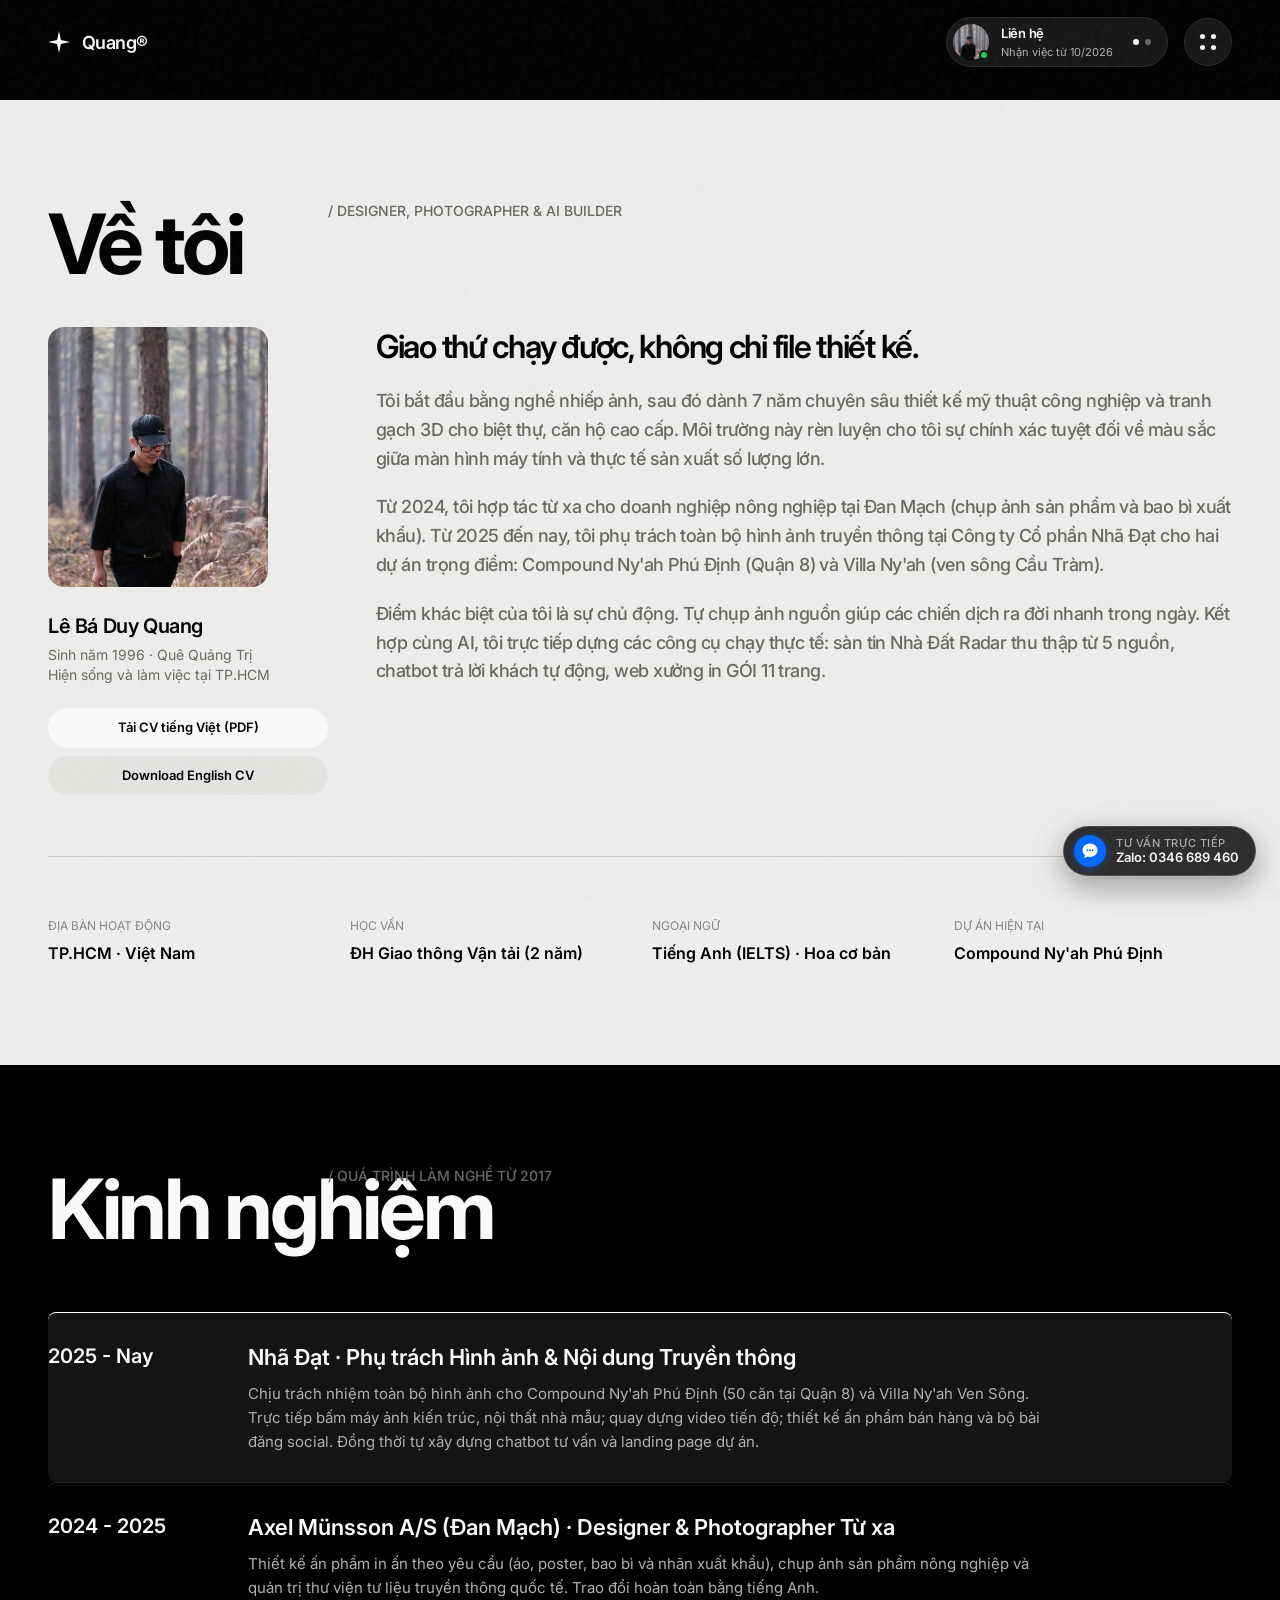
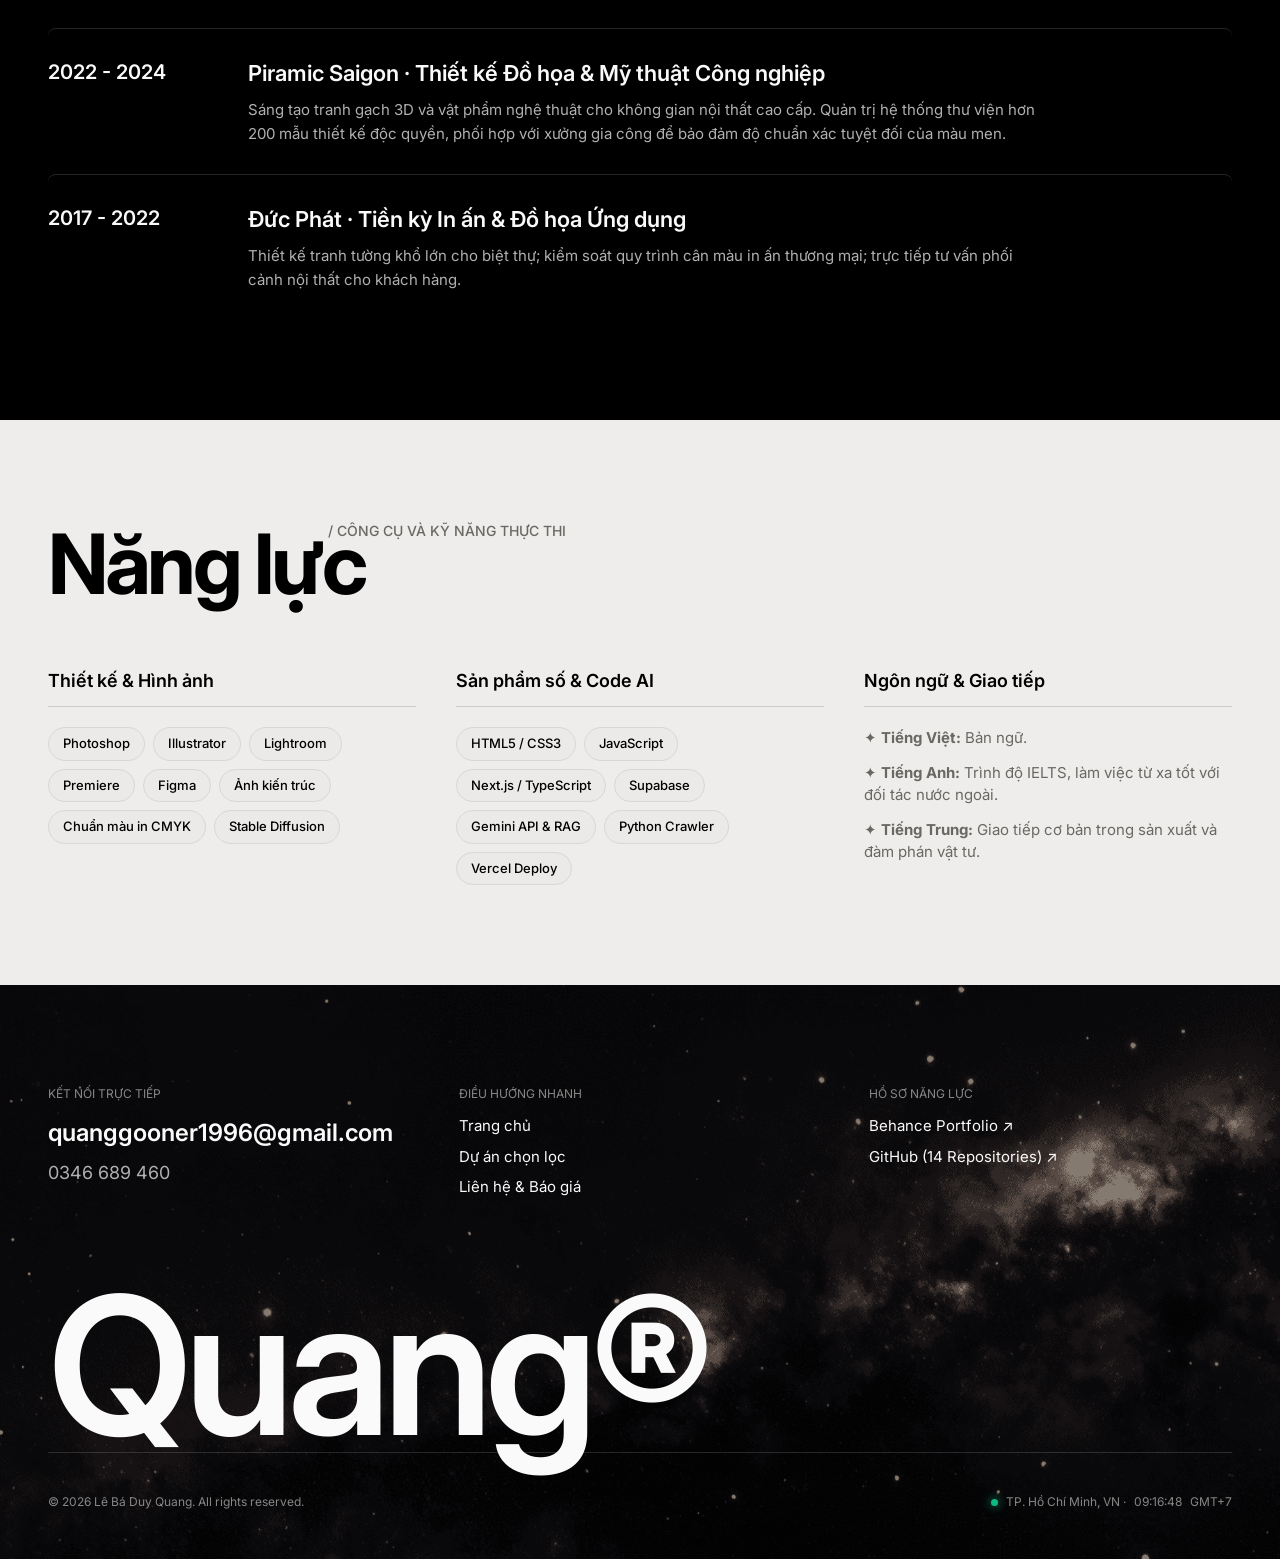
==== about.html @ fb27d02c "feat(ux): audit heuristics, fix unclickable buttons, add full card affordances and mobile 1-touch qu" ====
<!DOCTYPE html>
<html lang="vi">
<head>
  <meta charset="UTF-8">
  <meta name="viewport" content="width=device-width, initial-scale=1.0">
  <title>Về tôi · Lê Bá Duy Quang® | Designer, Photographer &amp; AI Builder</title>
  <meta name="description" content="Lê Bá Duy Quang · 8 năm thiết kế thương mại, am hiểu tiền kỳ in ấn, chụp kiến trúc nội thất và xây dựng sản phẩm AI thực chiến.">
  <meta name="author" content="Lê Bá Duy Quang">
  <meta name="theme-color" content="#000000">

  <!-- Open Graph -->
  <meta property="og:type" content="website">
  <meta property="og:title" content="Về tôi · Lê Bá Duy Quang®">
  <meta property="og:description" content="Hành trình nghề nghiệp, kinh nghiệm thực chiến và bộ kỹ năng của Lê Bá Duy Quang.">
  <meta property="og:image" content="media/portrait.jpg">
  <meta property="og:locale" content="vi_VN">

  <!-- Favicon -->
  <link rel="icon" href="data:image/svg+xml,<svg xmlns='http://www.w3.org/2000/svg' viewBox='0 0 100 100'><rect width='100' height='100' fill='%23000'/><text x='50' y='73' font-size='68' font-family='Inter,Helvetica,Arial' font-weight='600' text-anchor='middle' fill='%23fafafa'>Q</text></svg>">

  <!-- Typography -->
  <link rel="preconnect" href="https://fonts.googleapis.com">
  <link rel="preconnect" href="https://fonts.gstatic.com" crossorigin>
  <link href="https://fonts.googleapis.com/css2?family=Inter:wght@300;400;500;600;700&display=swap" rel="stylesheet">

  <!-- Astra CSS -->
  <link rel="stylesheet" href="assets/styles/astra.css?v=2.7">
</head>
<body>

  <!-- Menu Overlay -->
  <div class="menu-overlay" id="menuOverlay" aria-hidden="true">
    <div class="menu-overlay-header">
      <div class="header-left">
        <svg class="header-star-logo" viewBox="0 0 16 16" fill="currentColor">
          <path d="M8 0L9.4 6.6L16 8L9.4 9.4L8 16L6.6 9.4L0 8L6.6 6.6L8 0Z" />
        </svg>
        <span class="header-brand">Quang®</span>
      </div>
      <button class="menu-close-btn" type="button" aria-label="Đóng bảng điều hướng">
        <div class="menu-close-grid">
          <span></span><span></span><span></span><span></span><span></span>
        </div>
      </button>
    </div>

    <nav class="menu-overlay-nav">
      <a href="index.html">Trang chủ</a>
      <a href="about.html" class="active">Về tôi</a>
      <a href="projects.html">Dự án chọn lọc</a>
      <a href="index.html#services">Dịch vụ &amp; Quy trình</a>
      <a href="contact.html">Liên hệ hợp tác</a>
    </nav>

    <div class="menu-overlay-footer">
      <div>TP. Hồ Chí Minh, Việt Nam · GMT+7</div>
      <div><a href="mailto:quanggooner1996@gmail.com">quanggooner1996@gmail.com</a></div>
      <div>Hotline: <a href="tel:+84346689460">0346 689 460</a></div>
    </div>
  </div>

  <!-- Header -->
  <header class="site-header">
    <div class="header-left">
      <svg class="header-star-logo" viewBox="0 0 16 16" fill="currentColor">
        <path d="M8 0L9.4 6.6L16 8L9.4 9.4L8 16L6.6 9.4L0 8L6.6 6.6L8 0Z" />
      </svg>
      <a href="index.html" class="header-brand">Quang®</a>
    </div>

    <div class="header-center">
      <span>Hồ sơ năng lực &amp; Hành trình nghề nghiệp</span>
    </div>

    <div class="header-right">
      <a href="contact.html" class="contact-pill">
        <div class="contact-pill-avatar-wrap">
          <img src="media/portrait.jpg" alt="Lê Bá Duy Quang" class="contact-pill-avatar">
          <span class="contact-pill-status"></span>
        </div>
        <div class="contact-pill-text">
          <div class="contact-pill-title">Liên hệ</div>
          <div class="contact-pill-sub">Nhận việc từ 10/2026</div>
        </div>
        <div class="contact-pill-dots">
          <span></span><span></span>
        </div>
      </a>

      <button class="menu-trigger-btn" type="button" aria-label="Mở menu" id="menuTriggerBtn">
        <div class="menu-trigger-dots">
          <span></span><span></span><span></span><span></span>
        </div>
      </button>
    </div>
  </header>

  <main style="padding-top: 100px;">
    <!-- Section 1: Editorial Introduction -->
    <section class="section-paper">
      <div class="paper-grid">
        <div class="services-head" style="margin-bottom: 40px;">
          <h1 class="section-big-title">Về tôi</h1>
          <div class="section-count-tag">/ DESIGNER, PHOTOGRAPHER &amp; AI BUILDER</div>
        </div>

        <div class="founder-editorial-row" style="align-items: start;">
          <!-- Portrait Card -->
          <div class="founder-bio-card">
            <img src="media/portrait.jpg" alt="Lê Bá Duy Quang" class="founder-portrait-img" style="width: 220px; height: 260px; border-radius: 16px;">
            <div class="founder-name" style="font-size: 20px; margin-top: 8px;">Lê Bá Duy Quang</div>
            <div class="founder-role" style="font-size: 14px; margin-top: 4px;">Sinh năm 1996 · Quê Quảng Trị<br>Hiện sống và làm việc tại TP.HCM</div>
            <div style="margin-top: 24px; display: flex; flex-direction: column; gap: 8px;">
              <a href="assets/docs/Quang's CV.pdf" target="_blank" rel="noopener" class="pricing-btn" style="padding: 10px 20px; font-size: 13px;">Tải CV tiếng Việt (PDF)</a>
              <a href="assets/docs/Quang's CV English.pdf" target="_blank" rel="noopener" class="pricing-btn" style="background:#E5E4E2; padding: 10px 20px; font-size: 13px;">Download English CV</a>
            </div>
          </div>

          <!-- Editorial Detail -->
          <div class="editorial-statement-block" style="grid-column: span 2;">
            <h2 class="statement-main">Giao thứ chạy được, không chỉ file thiết kế.</h2>
            <p class="statement-muted" style="font-size: 18px; line-height: 1.6;">Tôi bắt đầu bằng nghề nhiếp ảnh, sau đó dành 7 năm chuyên sâu thiết kế mỹ thuật công nghiệp và tranh gạch 3D cho biệt thự, căn hộ cao cấp. Môi trường này rèn luyện cho tôi sự chính xác tuyệt đối về màu sắc giữa màn hình máy tính và thực tế sản xuất số lượng lớn.</p>
            <p class="statement-muted" style="font-size: 18px; line-height: 1.6;">Từ 2024, tôi hợp tác từ xa cho doanh nghiệp nông nghiệp tại Đan Mạch (chụp ảnh sản phẩm và bao bì xuất khẩu). Từ 2025 đến nay, tôi phụ trách toàn bộ hình ảnh truyền thông tại Công ty Cổ phần Nhã Đạt cho hai dự án trọng điểm: Compound Ny'ah Phú Định (Quận 8) và Villa Ny'ah (ven sông Cầu Tràm).</p>
            <p class="statement-muted" style="font-size: 18px; line-height: 1.6;">Điểm khác biệt của tôi là sự chủ động. Tự chụp ảnh nguồn giúp các chiến dịch ra đời nhanh trong ngày. Kết hợp cùng AI, tôi trực tiếp dựng các công cụ chạy thực tế: sàn tin Nhà Đất Radar thu thập từ 5 nguồn, chatbot trả lời khách tự động, web xưởng in GÓI 11 trang.</p>
          </div>
        </div>

        <div class="paper-divider" style="margin-top: 60px;"></div>

        <!-- Quick Facts Grid -->
        <div style="display: grid; grid-template-columns: repeat(4, 1fr); gap: 24px; margin-top: 40px;">
          <div>
            <div style="font-size: 12px; color: var(--text-dark-subtle); margin-bottom: 6px;">ĐỊA BÀN HOẠT ĐỘNG</div>
            <div style="font-size: 16px; font-weight: 600;">TP.HCM · Việt Nam</div>
          </div>
          <div>
            <div style="font-size: 12px; color: var(--text-dark-subtle); margin-bottom: 6px;">HỌC VẤN</div>
            <div style="font-size: 16px; font-weight: 600;">ĐH Giao thông Vận tải (2 năm)</div>
          </div>
          <div>
            <div style="font-size: 12px; color: var(--text-dark-subtle); margin-bottom: 6px;">NGOẠI NGỮ</div>
            <div style="font-size: 16px; font-weight: 600;">Tiếng Anh (IELTS) · Hoa cơ bản</div>
          </div>
          <div>
            <div style="font-size: 12px; color: var(--text-dark-subtle); margin-bottom: 6px;">DỰ ÁN HIỆN TẠI</div>
            <div style="font-size: 16px; font-weight: 600;">Compound Ny'ah Phú Định</div>
          </div>
        </div>
      </div>
    </section>

    <!-- Section 2: Detailed Experience Timeline -->
    <section class="section-experience" style="padding: 100px 48px;">
      <div class="paper-grid">
        <div class="services-head">
          <h2 class="section-big-title">Kinh nghiệm</h2>
          <div class="section-count-tag">/ QUÁ TRÌNH LÀM NGHỀ TỪ 2017</div>
        </div>

        <div class="stages-list" style="margin-top: 40px;">
          <!-- Stage 1 -->
          <div class="stage-item active" style="align-items: start; padding: 28px 0;">
            <div style="width: 200px; font-size: 20px; font-weight: 600;">2025 - Nay</div>
            <div style="flex: 1;">
              <h3 style="font-size: 22px; font-weight: 600; margin-bottom: 8px;">Nhã Đạt · Phụ trách Hình ảnh &amp; Nội dung Truyền thông</h3>
              <p style="font-size: 15px; color: var(--text-light-muted); line-height: 1.6; max-width: 800px;">
                Chịu trách nhiệm toàn bộ hình ảnh cho Compound Ny'ah Phú Định (50 căn tại Quận 8) và Villa Ny'ah Ven Sông. Trực tiếp bấm máy ảnh kiến trúc, nội thất nhà mẫu; quay dựng video tiến độ; thiết kế ấn phẩm bán hàng và bộ bài đăng social. Đồng thời tự xây dựng chatbot tư vấn và landing page dự án.
              </p>
            </div>
          </div>

          <!-- Stage 2 -->
          <div class="stage-item" style="align-items: start; padding: 28px 0;">
            <div style="width: 200px; font-size: 20px; font-weight: 600;">2024 - 2025</div>
            <div style="flex: 1;">
              <h3 style="font-size: 22px; font-weight: 600; margin-bottom: 8px;">Axel Münsson A/S (Đan Mạch) · Designer &amp; Photographer Từ xa</h3>
              <p style="font-size: 15px; color: var(--text-light-muted); line-height: 1.6; max-width: 800px;">
                Thiết kế ấn phẩm in ấn theo yêu cầu (áo, poster, bao bì và nhãn xuất khẩu), chụp ảnh sản phẩm nông nghiệp và quản trị thư viện tư liệu truyền thông quốc tế. Trao đổi hoàn toàn bằng tiếng Anh.
              </p>
            </div>
          </div>

          <!-- Stage 3 -->
          <div class="stage-item" style="align-items: start; padding: 28px 0;">
            <div style="width: 200px; font-size: 20px; font-weight: 600;">2022 - 2024</div>
            <div style="flex: 1;">
              <h3 style="font-size: 22px; font-weight: 600; margin-bottom: 8px;">Piramic Saigon · Thiết kế Đồ họa &amp; Mỹ thuật Công nghiệp</h3>
              <p style="font-size: 15px; color: var(--text-light-muted); line-height: 1.6; max-width: 800px;">
                Sáng tạo tranh gạch 3D và vật phẩm nghệ thuật cho không gian nội thất cao cấp. Quản trị hệ thống thư viện hơn 200 mẫu thiết kế độc quyền, phối hợp với xưởng gia công để bảo đảm độ chuẩn xác tuyệt đối của màu men.
              </p>
            </div>
          </div>

          <!-- Stage 4 -->
          <div class="stage-item" style="align-items: start; padding: 28px 0;">
            <div style="width: 200px; font-size: 20px; font-weight: 600;">2017 - 2022</div>
            <div style="flex: 1;">
              <h3 style="font-size: 22px; font-weight: 600; margin-bottom: 8px;">Đức Phát · Tiền kỳ In ấn &amp; Đồ họa Ứng dụng</h3>
              <p style="font-size: 15px; color: var(--text-light-muted); line-height: 1.6; max-width: 800px;">
                Thiết kế tranh tường khổ lớn cho biệt thự; kiểm soát quy trình cân màu in ấn thương mại; trực tiếp tư vấn phối cảnh nội thất cho khách hàng.
              </p>
            </div>
          </div>
        </div>
      </div>
    </section>

    <!-- Section 3: Skill & Tools Matrix -->
    <section class="section-paper" style="padding: 100px 48px;">
      <div class="paper-grid">
        <div class="services-head">
          <h2 class="section-big-title">Năng lực</h2>
          <div class="section-count-tag">/ CÔNG CỤ VÀ KỸ NĂNG THỰC THI</div>
        </div>

        <div style="display: grid; grid-template-columns: repeat(3, 1fr); gap: 40px; margin-top: 50px;">
          <!-- Column 1 -->
          <div>
            <h3 style="font-size: 18px; font-weight: 600; margin-bottom: 20px; border-bottom: 1px solid var(--border-dark); padding-bottom: 12px;">Thiết kế &amp; Hình ảnh</h3>
            <div style="display: flex; flex-wrap: wrap; gap: 8px;">
              <span class="role-badge" style="background:#EBEAE8; color:#000; border-color:#D8D7D4;">Photoshop</span>
              <span class="role-badge" style="background:#EBEAE8; color:#000; border-color:#D8D7D4;">Illustrator</span>
              <span class="role-badge" style="background:#EBEAE8; color:#000; border-color:#D8D7D4;">Lightroom</span>
              <span class="role-badge" style="background:#EBEAE8; color:#000; border-color:#D8D7D4;">Premiere</span>
              <span class="role-badge" style="background:#EBEAE8; color:#000; border-color:#D8D7D4;">Figma</span>
              <span class="role-badge" style="background:#EBEAE8; color:#000; border-color:#D8D7D4;">Ảnh kiến trúc</span>
              <span class="role-badge" style="background:#EBEAE8; color:#000; border-color:#D8D7D4;">Chuẩn màu in CMYK</span>
              <span class="role-badge" style="background:#EBEAE8; color:#000; border-color:#D8D7D4;">Stable Diffusion</span>
            </div>
          </div>

          <!-- Column 2 -->
          <div>
            <h3 style="font-size: 18px; font-weight: 600; margin-bottom: 20px; border-bottom: 1px solid var(--border-dark); padding-bottom: 12px;">Sản phẩm số &amp; Code AI</h3>
            <div style="display: flex; flex-wrap: wrap; gap: 8px;">
              <span class="role-badge" style="background:#EBEAE8; color:#000; border-color:#D8D7D4;">HTML5 / CSS3</span>
              <span class="role-badge" style="background:#EBEAE8; color:#000; border-color:#D8D7D4;">JavaScript</span>
              <span class="role-badge" style="background:#EBEAE8; color:#000; border-color:#D8D7D4;">Next.js / TypeScript</span>
              <span class="role-badge" style="background:#EBEAE8; color:#000; border-color:#D8D7D4;">Supabase</span>
              <span class="role-badge" style="background:#EBEAE8; color:#000; border-color:#D8D7D4;">Gemini API &amp; RAG</span>
              <span class="role-badge" style="background:#EBEAE8; color:#000; border-color:#D8D7D4;">Python Crawler</span>
              <span class="role-badge" style="background:#EBEAE8; color:#000; border-color:#D8D7D4;">Vercel Deploy</span>
            </div>
          </div>

          <!-- Column 3 -->
          <div>
            <h3 style="font-size: 18px; font-weight: 600; margin-bottom: 20px; border-bottom: 1px solid var(--border-dark); padding-bottom: 12px;">Ngôn ngữ &amp; Giao tiếp</h3>
            <div style="display: flex; flex-direction: column; gap: 12px; font-size: 15px; color: var(--text-dark-muted);">
              <div>✦ <strong>Tiếng Việt:</strong> Bản ngữ.</div>
              <div>✦ <strong>Tiếng Anh:</strong> Trình độ IELTS, làm việc từ xa tốt với đối tác nước ngoài.</div>
              <div>✦ <strong>Tiếng Trung:</strong> Giao tiếp cơ bản trong sản xuất và đàm phán vật tư.</div>
            </div>
          </div>
        </div>
      </div>
    </section>
  </main>

  <!-- Footer -->
  <footer class="site-footer">
    <div class="footer-sky-bg"></div>
    <div class="footer-content">
      <div class="footer-top-grid">
        <div>
          <div style="font-size: 12px; color: var(--text-light-subtle); margin-bottom: 12px;">KẾT NỐI TRỰC TIẾP</div>
          <div style="font-size: 24px; font-weight: 600; margin-bottom: 8px;">
            <a href="mailto:quanggooner1996@gmail.com">quanggooner1996@gmail.com</a>
          </div>
          <div style="font-size: 18px; color: var(--text-light-muted);">
            <a href="tel:+84346689460">0346 689 460</a>
          </div>
        </div>
        <div>
          <div style="font-size: 12px; color: var(--text-light-subtle); margin-bottom: 12px;">ĐIỀU HƯỚNG NHANH</div>
          <div style="display: flex; flex-direction: column; gap: 8px; font-size: 15px;">
            <a href="index.html">Trang chủ</a>
            <a href="projects.html">Dự án chọn lọc</a>
            <a href="contact.html">Liên hệ &amp; Báo giá</a>
          </div>
        </div>
        <div>
          <div style="font-size: 12px; color: var(--text-light-subtle); margin-bottom: 12px;">HỒ SƠ NĂNG LỰC</div>
          <div style="display: flex; flex-direction: column; gap: 8px; font-size: 15px;">
            <a href="https://www.behance.net/quanglee1996" target="_blank" rel="noopener">Behance Portfolio ↗</a>
            <a href="https://github.com/quang507" target="_blank" rel="noopener">GitHub (14 Repositories) ↗</a>
          </div>
        </div>
      </div>
      <div class="footer-giant-brand">Quang®</div>
      <div class="footer-bottom-bar">
        <div>© 2026 Lê Bá Duy Quang. All rights reserved.</div>
        <div>TP. Hồ Chí Minh, Việt Nam · GMT+7</div>
      </div>
    </div>
  </footer>

  <script src="assets/astra.js?v=2.7"></script>
</body>
</html>
---- assets/styles/astra.css ----
/* ==========================================================================
   ASTRA DESIGN SYSTEM · LÊ BÁ DUY QUANG PORTFOLIO
   Extracted & Transformed from Figma: Portfolio_Quang
   Tokens, Typography, Modular Layouts & Responsive Fluid Grid
   ========================================================================== */

:root {
  /* Surface Colors */
  --bg-cosmos: #000000;
  --bg-paper: #EEEDEC;
  --bg-card-dark: #161616;
  --bg-card-light: #FAFAFA;
  --bg-input: #E5E4E2;
  
  /* Text Colors */
  --text-light-primary: #FAFAFA;
  --text-light-muted: #B0B0B0;
  --text-light-subtle: #878787;
  --text-dark-primary: #000000;
  --text-dark-muted: #686963;
  --text-dark-subtle: #878787;
  
  /* Borders & Dividers */
  --border-light: rgba(255, 255, 255, 0.14);
  --border-light-subtle: rgba(255, 255, 255, 0.08);
  --border-dark: rgba(0, 0, 0, 0.14);
  --border-dark-subtle: rgba(0, 0, 0, 0.08);
  --border-card-dark: #2B2B2B;

  /* Typography */
  --font-sans: 'Inter', -apple-system, BlinkMacSystemFont, "Segoe UI", Roboto, sans-serif;
  
  /* Radii */
  --radius-xs: 4px;
  --radius-sm: 8px;
  --radius-md: 12px;
  --radius-lg: 16px;
  --radius-xl: 20px;
  --radius-pill: 1000px;

  /* Transitions */
  --ease-astra: cubic-bezier(0.16, 1, 0.3, 1);
  --transition-fast: 0.25s var(--ease-astra);
  --transition-smooth: 0.4s var(--ease-astra);
}

/* Base Reset */
*, *::before, *::after {
  box-sizing: border-box;
  margin: 0;
  padding: 0;
}

html {
  font-family: var(--font-sans);
  background-color: var(--bg-cosmos);
  color: var(--text-light-primary);
  scroll-behavior: smooth;
  -webkit-font-smoothing: antialiased;
  -moz-osx-font-smoothing: grayscale;
}

body {
  width: 100%;
  overflow-x: hidden;
  line-height: 1.5;
}

a {
  color: inherit;
  text-decoration: none;
}

button {
  font-family: inherit;
  cursor: pointer;
  border: none;
  background: none;
}

img {
  display: block;
  max-width: 100%;
  height: auto;
}

/* ==========================================================================
   TOP HEADER NAVIGATION (Glass / Pill / Astra 4-Dot Menu)
   ========================================================================== */
.site-header {
  position: fixed;
  top: 0;
  left: 0;
  right: 0;
  height: 84px;
  display: flex;
  align-items: center;
  justify-content: space-between;
  padding: 0 48px;
  z-index: 100;
  pointer-events: none;
  transition: background 0.35s var(--ease-astra),
              backdrop-filter 0.35s var(--ease-astra),
              -webkit-backdrop-filter 0.35s var(--ease-astra),
              border-color 0.35s var(--ease-astra),
              height 0.35s var(--ease-astra),
              box-shadow 0.35s var(--ease-astra);
}

.site-header.is-scrolled {
  background: rgba(10, 10, 10, 0.85);
  backdrop-filter: blur(24px);
  -webkit-backdrop-filter: blur(24px);
  border-bottom: 1px solid rgba(255, 255, 255, 0.08);
  height: 72px;
  box-shadow: 0 10px 30px rgba(0, 0, 0, 0.5);
}

.site-header.is-scrolled .header-brand {
  color: #FAFAFA !important;
}

.site-header.is-scrolled .header-star-logo {
  fill: #FAFAFA !important;
}

.site-header > * {
  pointer-events: auto;
}

.header-left {
  display: flex;
  align-items: center;
  gap: 12px;
}

.header-star-logo {
  width: 22px;
  height: 22px;
}

.header-brand {
  font-size: 18px;
  font-weight: 600;
  letter-spacing: -0.03em;
  transition: color var(--transition-fast);
}

/* On Hero, brand sits over white sphere, so it turns black */
.hero-active .header-left .header-brand,
.hero-active .header-left .header-star-logo path {
  color: var(--text-dark-primary);
  fill: var(--text-dark-primary);
}

.header-center {
  display: none;
}
@media (min-width: 1024px) {
  .header-center {
    display: block;
    position: absolute;
    left: 360px;
    font-size: 13px;
    font-weight: 500;
    line-height: 1.3;
    letter-spacing: -0.02em;
    color: var(--text-dark-primary);
    transition: color var(--transition-fast);
  }
  .header-nav-links {
    display: flex;
    gap: 32px;
  }
  .header-nav-links a {
    font-size: 14px;
    font-weight: 500;
    color: var(--text-light-subtle);
    transition: color var(--transition-fast);
  }
  .header-nav-links a:hover,
  .header-nav-links a.active {
    color: var(--text-light-primary);
  }
}

.header-right {
  display: flex;
  align-items: center;
  gap: 16px;
}

.contact-pill {
  display: flex;
  align-items: center;
  gap: 12px;
  padding: 6px 16px 6px 6px;
  background: var(--bg-card-dark);
  border: 1px solid var(--border-card-dark);
  border-radius: var(--radius-pill);
  transition: transform var(--transition-fast), border-color var(--transition-fast);
}
.contact-pill:hover {
  transform: translateY(-2px);
  border-color: rgba(255, 255, 255, 0.3);
}

.contact-pill-avatar-wrap {
  position: relative;
  width: 36px;
  height: 36px;
}
.contact-pill-avatar {
  width: 36px;
  height: 36px;
  border-radius: 50%;
  object-fit: cover;
}
.contact-pill-status {
  position: absolute;
  right: 0;
  bottom: 0;
  width: 10px;
  height: 10px;
  background: #22C55E;
  border: 2px solid var(--bg-card-dark);
  border-radius: 50%;
}

.contact-pill-text {
  display: flex;
  flex-direction: column;
}
.contact-pill-title {
  font-size: 13px;
  font-weight: 600;
  letter-spacing: -0.02em;
  color: var(--text-light-primary);
}
.contact-pill-sub {
  font-size: 11px;
  color: var(--text-light-muted);
}
.contact-pill-dots {
  display: flex;
  gap: 6px;
  margin-left: 8px;
}
.contact-pill-dots span {
  width: 6px;
  height: 6px;
  border-radius: 50%;
  background: var(--text-light-primary);
}
.contact-pill-dots span:last-child {
  background: var(--text-dark-muted);
}

/* ==========================================================================
   MENU TRIGGER & FULL-SCREEN OVERLAY (Astra Genuine Fluid Reveal)
   ========================================================================== */
.menu-trigger-btn {
  width: 48px;
  height: 48px;
  background: var(--bg-card-dark);
  border: 1px solid var(--border-card-dark);
  border-radius: 50%;
  display: grid;
  place-items: center;
  cursor: pointer;
  position: relative;
  overflow: hidden;
  transition: transform 0.4s cubic-bezier(0.16, 1, 0.3, 1),
              border-color 0.4s ease,
              background 0.4s ease,
              box-shadow 0.4s ease;
}
.menu-trigger-btn:hover {
  transform: scale(1.08);
  border-color: rgba(255, 255, 255, 0.3);
  box-shadow: 0 0 24px rgba(255, 255, 255, 0.12);
  background: #1f1f1f;
}
.menu-trigger-btn:hover .menu-trigger-dots {
  transform: rotate(90deg);
}
.menu-trigger-dots {
  display: grid;
  grid-template-columns: repeat(2, 5px);
  gap: 6px;
  transition: transform 0.5s cubic-bezier(0.16, 1, 0.3, 1);
}
.menu-trigger-dots span {
  width: 5px;
  height: 5px;
  background: var(--text-light-primary);
  border-radius: 50%;
  transition: transform 0.3s ease, background 0.3s ease;
}

/* FULL-SCREEN MENU OVERLAY (00_Menu_Overlay) */
.menu-overlay {
  position: fixed;
  inset: 0;
  background: rgba(7, 7, 7, 0.96);
  backdrop-filter: blur(36px) saturate(180%);
  -webkit-backdrop-filter: blur(36px) saturate(180%);
  z-index: 9999;
  display: flex;
  flex-direction: column;
  justify-content: space-between;
  padding: clamp(28px, 4vw, 48px) clamp(28px, 5vw, 64px);
  opacity: 0;
  visibility: hidden !important;
  clip-path: circle(0% at calc(100% - 72px) 48px);
  transition: clip-path 0.75s cubic-bezier(0.16, 1, 0.3, 1),
              opacity 0.45s cubic-bezier(0.16, 1, 0.3, 1),
              visibility 0.75s;
  pointer-events: none !important;
}
.menu-overlay.is-open {
  opacity: 1;
  visibility: visible !important;
  clip-path: circle(150% at calc(100% - 72px) 48px);
  pointer-events: auto !important;
}

.menu-overlay-header {
  display: flex;
  justify-content: space-between;
  align-items: center;
  opacity: 0;
  transform: translateY(-20px);
  transition: opacity 0.5s cubic-bezier(0.16, 1, 0.3, 1) 0.1s,
              transform 0.5s cubic-bezier(0.16, 1, 0.3, 1) 0.1s;
}
.menu-overlay.is-open .menu-overlay-header {
  opacity: 1;
  transform: translateY(0);
}

.menu-close-btn {
  width: 48px;
  height: 48px;
  background: rgba(255, 255, 255, 0.08);
  border: 1px solid rgba(255, 255, 255, 0.15);
  border-radius: 50%;
  display: grid;
  place-items: center;
  cursor: pointer;
  transition: transform 0.5s cubic-bezier(0.16, 1, 0.3, 1),
              background 0.3s ease,
              border-color 0.3s ease;
}
.menu-close-btn:hover {
  transform: rotate(180deg) scale(1.08);
  background: #FAFAFA;
  border-color: #FAFAFA;
}
.menu-close-grid {
  position: relative;
  width: 24px;
  height: 24px;
  transition: transform 0.3s ease;
}
.menu-close-grid span {
  position: absolute;
  width: 5px;
  height: 5px;
  background: var(--text-light-primary);
  border-radius: 50%;
  transition: background 0.3s ease;
}
.menu-close-btn:hover .menu-close-grid span {
  background: #000000;
}
.menu-close-grid span:nth-child(1) { top: 2px; left: 2px; }
.menu-close-grid span:nth-child(2) { top: 2px; right: 2px; }
.menu-close-grid span:nth-child(3) { top: 50%; left: 50%; transform: translate(-50%, -50%); }
.menu-close-grid span:nth-child(4) { bottom: 2px; left: 2px; }
.menu-close-grid span:nth-child(5) { bottom: 2px; right: 2px; }

.menu-overlay-nav {
  display: flex;
  flex-direction: column;
  align-items: center;
  gap: clamp(14px, 2.5vw, 26px);
  perspective: 1000px;
}
.menu-overlay-nav a {
  font-size: clamp(40px, 6vw, 84px);
  font-weight: 500;
  letter-spacing: -0.04em;
  line-height: 1.1;
  color: rgba(250, 250, 250, 0.82);
  text-decoration: none;
  position: relative;
  display: inline-flex;
  align-items: center;
  gap: 16px;
  opacity: 0;
  transform: translateY(45px) rotateX(10deg);
  filter: blur(8px);
  transition: transform 0.7s cubic-bezier(0.16, 1, 0.3, 1),
              opacity 0.7s cubic-bezier(0.16, 1, 0.3, 1),
              filter 0.7s cubic-bezier(0.16, 1, 0.3, 1),
              color 0.25s ease;
}

/* Staggered entry sequence */
.menu-overlay.is-open .menu-overlay-nav a:nth-child(1) { transition-delay: 0.16s; }
.menu-overlay.is-open .menu-overlay-nav a:nth-child(2) { transition-delay: 0.23s; }
.menu-overlay.is-open .menu-overlay-nav a:nth-child(3) { transition-delay: 0.30s; }
.menu-overlay.is-open .menu-overlay-nav a:nth-child(4) { transition-delay: 0.37s; }
.menu-overlay.is-open .menu-overlay-nav a:nth-child(5) { transition-delay: 0.44s; }

.menu-overlay.is-open .menu-overlay-nav a {
  opacity: 1;
  transform: translateY(0) rotateX(0deg);
  filter: blur(0);
}

/* Astra Hover Focus Effect */
.menu-overlay-nav:hover a {
  opacity: 0.25;
  filter: blur(1.5px);
}
.menu-overlay-nav a:hover {
  opacity: 1 !important;
  filter: blur(0) !important;
  color: #FFFFFF;
  transform: translateX(14px) scale(1.02);
}
.menu-overlay-nav a.active {
  color: var(--text-light-primary);
}
.menu-overlay-nav a.active::before {
  content: '✦';
  font-size: 0.4em;
  color: rgba(255, 255, 255, 0.4);
}

.menu-overlay-footer {
  display: flex;
  justify-content: space-between;
  align-items: center;
  font-size: 14px;
  font-weight: 500;
  color: var(--text-light-muted);
  border-top: 1px solid rgba(255, 255, 255, 0.08);
  padding-top: 24px;
  opacity: 0;
  transform: translateY(20px);
  transition: opacity 0.5s cubic-bezier(0.16, 1, 0.3, 1) 0.25s,
              transform 0.5s cubic-bezier(0.16, 1, 0.3, 1) 0.25s;
}
.menu-overlay.is-open .menu-overlay-footer {
  opacity: 1;
  transform: translateY(0);
}
.menu-overlay-footer a {
  color: var(--text-light-primary);
  text-decoration: underline;
  text-underline-offset: 4px;
}

/* ==========================================================================
   01_HERO_CELESTIAL_CONTRAST (Eclipse Lens Layout)
   ========================================================================== */
.hero-section {
  position: relative;
  width: 100%;
  height: 100vh;
  min-height: 800px;
  max-height: 1000px;
  background: var(--bg-cosmos);
  overflow: hidden;
}

.hero-cosmos-bg {
  position: absolute;
  inset: 0;
  overflow: hidden;
  background: #000000;
  z-index: 0;
}

.hero-planet {
  position: absolute;
  top: -310px;
  left: -830px;
  width: 1520px;
  height: 1520px;
  border-radius: 50%;
  background: linear-gradient(105deg, #FFFFFF 0%, #FFFFFF 72%, #F4F3F0 88%, #E3E2DE 97%, #C8C4C6 100%);
  z-index: 1;
  overflow: hidden;
  box-shadow: 0 0 120px rgba(0, 0, 0, 0.9);
}

.hero-planet-backdrop {
  display: none;
}

.hero-lens-ring-outer {
  position: absolute;
  top: -325px;
  left: -845px;
  width: 1550px;
  height: 1550px;
  border-radius: 50%;
  border: 1px solid rgba(250, 250, 250, 0.22);
  z-index: 3;
  pointer-events: none;
}
.hero-lens-ring-inner {
  position: absolute;
  top: -295px;
  left: -815px;
  width: 1490px;
  height: 1490px;
  border-radius: 50%;
  border: 1px solid rgba(0, 0, 0, 0.12);
  z-index: 3;
  pointer-events: none;
}

.hero-streak {
  position: absolute;
  top: 248px;
  left: 310px;
  width: 430px;
  height: 22px;
  border-radius: 11px;
  background: linear-gradient(90deg, rgba(0,0,0,0) 0%, rgba(0,0,0,0.88) 22%, rgba(0,0,0,0.98) 75%, rgba(0,0,0,0) 100%);
  z-index: 4;
}

.hero-satellite {
  position: absolute;
  top: 148px;
  left: 465px;
  width: 74px;
  height: 74px;
  background: #000000;
  border-radius: 50%;
  z-index: 4;
}

/* Giant Center Display Typography with Split Blend / Pure Contrast */
.hero-title-wrap {
  position: absolute;
  top: 330px;
  left: 360px;
  z-index: 10;
  pointer-events: none;
  mix-blend-mode: difference !important;
}

.hero-display-title {
  font-size: clamp(120px, 15vw, 216px);
  font-weight: 600;
  letter-spacing: -0.04em;
  line-height: 0.9;
  color: #FFFFFF !important;
  mix-blend-mode: difference !important;
}

.hero-optics-badges {
  position: absolute;
  top: 120px;
  right: 180px;
  z-index: 4;
  text-align: right;
  display: flex;
  flex-direction: column;
  gap: 6px;
}
.hero-optics-badge {
  font-size: 12px;
  font-weight: 500;
  letter-spacing: 0.05em;
  color: var(--text-light-subtle);
}
.hero-location-badge {
  font-size: 12px;
  color: var(--text-dark-muted);
}

.hero-subtitle-wrap {
  position: absolute;
  top: 556px;
  left: 760px;
  display: flex;
  gap: 12px;
  z-index: 5;
}
.hero-sparkle-icon {
  width: 18px;
  height: 18px;
  margin-top: 4px;
}
.hero-subtitle-text {
  font-size: 18px;
  font-weight: 500;
  letter-spacing: -0.03em;
  line-height: 1.35;
  color: var(--text-light-muted);
}

.hero-services-list {
  position: absolute;
  bottom: 60px;
  left: 48px;
  width: 330px;
  z-index: 5;
  display: flex;
  flex-direction: column;
}
.hero-service-item {
  position: relative;
  display: flex;
  justify-content: space-between;
  align-items: center;
  padding: 14px 0;
  border-top: 1px solid rgba(0, 0, 0, 0.16);
  color: var(--text-dark-muted);
  font-size: 14px;
  font-weight: 500;
  letter-spacing: -0.02em;
}
.hero-service-item.active {
  color: var(--text-dark-primary);
  font-weight: 600;
  border-top-color: rgba(0, 0, 0, 0.85);
  padding-left: 28px;
}
.hero-service-item.active::before {
  content: "";
  position: absolute;
  left: 0;
  top: 50%;
  transform: translateY(-50%);
  width: 18px;
  height: 2px;
  background: #000000;
}
.hero-service-step {
  font-size: 12px;
  color: var(--text-dark-subtle);
}

.hero-scroll-indicator {
  position: absolute;
  bottom: 48px;
  right: 48px;
  font-size: 12px;
  font-weight: 600;
  letter-spacing: 0.05em;
  color: var(--text-light-subtle);
  z-index: 5;
}

/* ==========================================================================
   02_HELLO_EDITORIAL_INTRO_&_STATS (Warm Paper #EEEDEC)
   ========================================================================== */
.section-paper {
  background: var(--bg-paper);
  color: var(--text-dark-primary);
  padding: 100px 48px;
  position: relative;
}

.paper-grid {
  max-width: 1344px;
  margin: 0 auto;
}

.stats-row {
  display: grid;
  grid-template-columns: 80px 1fr 1fr;
  gap: 48px;
  align-items: start;
  margin-bottom: 80px;
}
.double-sparkle-svg {
  width: 44px;
  height: 22px;
}

.stat-card {
  display: flex;
  flex-direction: column;
}
.stat-card-label {
  font-size: 15px;
  font-weight: 500;
  color: var(--text-dark-primary);
  padding-bottom: 12px;
  border-bottom: 1px solid var(--border-dark);
}
.stat-card-body {
  display: flex;
  align-items: baseline;
  gap: 24px;
  padding-top: 18px;
}
.stat-card-number {
  font-size: clamp(64px, 8vw, 116px);
  font-weight: 600;
  letter-spacing: -0.04em;
  line-height: 0.95;
  color: var(--text-dark-primary);
}
.stat-card-desc {
  font-size: 13px;
  line-height: 1.4;
  color: var(--text-dark-muted);
  max-width: 200px;
}

.stats-row-offset {
  display: grid;
  grid-template-columns: 80px 1fr 1fr;
  gap: 48px;
  margin-bottom: 80px;
}

.paper-divider {
  width: 100%;
  height: 1px;
  background: var(--border-dark);
  margin-bottom: 60px;
}

.founder-editorial-row {
  display: grid;
  grid-template-columns: 280px 240px 1fr;
  gap: 48px;
}
.tools-stack-block {
  display: flex;
  flex-direction: column;
}
.tools-stack-title {
  font-size: 15px;
  font-weight: 600;
  color: var(--text-dark-primary);
}
.tools-stack-sub {
  font-size: 13px;
  color: var(--text-dark-muted);
  margin-bottom: 18px;
}
.tools-badges-cluster {
  display: flex;
  align-items: center;
}
.tool-badge {
  width: 44px;
  height: 44px;
  border-radius: 50%;
  background: #EBEAE8;
  border: 3px solid var(--bg-paper);
  display: grid;
  place-items: center;
  font-size: 13px;
  font-weight: 600;
  color: var(--text-dark-primary);
  margin-left: -10px;
}
.tool-badge:first-child {
  margin-left: 0;
}
.tool-badge.dark {
  background: var(--bg-cosmos);
  color: var(--text-light-primary);
}

.founder-bio-card {
  display: flex;
  flex-direction: column;
}
.founder-portrait-img {
  width: 88px;
  height: 88px;
  border-radius: var(--radius-md);
  object-fit: cover;
  margin-bottom: 16px;
}
.founder-name {
  font-size: 16px;
  font-weight: 600;
  letter-spacing: -0.02em;
}
.founder-role {
  font-size: 13px;
  color: var(--text-dark-muted);
  line-height: 1.4;
}

.editorial-statement-block {
  display: flex;
  flex-direction: column;
  gap: 20px;
}
.statement-main {
  font-size: clamp(24px, 2.5vw, 32px);
  font-weight: 600;
  letter-spacing: -0.04em;
  line-height: 1.25;
  color: var(--text-dark-primary);
}
.statement-muted {
  font-size: clamp(18px, 1.8vw, 24px);
  font-weight: 500;
  letter-spacing: -0.03em;
  line-height: 1.35;
  color: var(--text-dark-muted);
}

.brand-partners-strip {
  margin-top: 40px;
  padding-top: 24px;
  border-top: 1px solid var(--border-dark);
}
.brand-strip-label {
  font-size: 11px;
  font-weight: 600;
  letter-spacing: 0.05em;
  color: var(--text-dark-subtle);
  margin-bottom: 16px;
}
.brand-tags-grid {
  display: grid;
  grid-template-columns: repeat(auto-fit, minmax(220px, 1fr));
  gap: 12px;
}
.brand-tag {
  display: flex;
  align-items: center;
  gap: 8px;
  padding: 12px 18px;
  background: #EBEAE8;
  border: 1px solid #D8D7D4;
  border-radius: var(--radius-sm);
  font-size: 13px;
  font-weight: 600;
  color: #2B2B2B;
}

/* ==========================================================================
   03_SERVICES_ACCORDION (Staggered Layout + Layered Images)
   ========================================================================== */
.section-services {
  background: var(--bg-paper);
  color: var(--text-dark-primary);
  padding: 100px 48px;
  border-top: 1px solid var(--border-dark);
}

.services-head {
  display: grid;
  grid-template-columns: 280px 1fr;
  margin-bottom: 60px;
}
.section-big-title {
  font-size: clamp(48px, 6.5vw, 92px);
  font-weight: 700;
  letter-spacing: -0.04em;
  line-height: 1.05;
  white-space: nowrap;
}
.section-count-tag {
  font-size: 14px;
  font-weight: 500;
  color: var(--text-dark-muted);
}

.accordion-item {
  border-top: 1px solid var(--border-dark);
  padding: 24px 0;
  transition: padding var(--transition-smooth);
}
.accordion-header {
  display: flex;
  align-items: center;
  justify-content: space-between;
  cursor: pointer;
}
.accordion-left {
  display: flex;
  align-items: center;
  gap: 80px;
}
.accordion-num {
  font-size: 12px;
  font-weight: 500;
  color: var(--text-dark-subtle);
}
.accordion-title {
  font-size: clamp(24px, 3vw, 40px);
  font-weight: 600;
  letter-spacing: -0.04em;
}
.accordion-right {
  display: flex;
  align-items: center;
  gap: 40px;
}
.accordion-count {
  font-size: 14px;
  font-weight: 600;
}
.accordion-plus {
  font-size: 32px;
  font-weight: 400;
  transition: transform var(--transition-fast);
}
.accordion-item.open .accordion-plus {
  transform: rotate(45deg);
}

.accordion-body {
  max-height: 0;
  overflow: hidden;
  transition: max-height 0.5s var(--ease-astra), padding var(--transition-smooth);
}
.accordion-item.open .accordion-body {
  max-height: 400px;
  padding-top: 40px;
  padding-bottom: 20px;
}
.accordion-content-grid {
  display: grid;
  grid-template-columns: 200px 320px 1fr;
  gap: 40px;
  align-items: center;
}
.accordion-images-overlap {
  position: relative;
  width: 240px;
  height: 160px;
}
.accordion-overlap-img {
  width: 140px;
  height: 140px;
  border-radius: 50%;
  object-fit: cover;
  position: absolute;
  box-shadow: 0 8px 24px rgba(0,0,0,0.12);
}
.accordion-overlap-img:last-child {
  left: 80px;
  top: 15px;
}

/* ==========================================================================
   04_PROJECTS_STICKY_TIMELINE (Cosmos Dark Background)
   ========================================================================== */
.section-projects {
  background: var(--bg-cosmos);
  position: relative;
  padding: 120px 48px;
  color: var(--text-light-primary);
}
.projects-sky-bg {
  position: absolute;
  top: 0;
  left: 0;
  right: 0;
  height: 1000px;
  background-image: url('../../media/sky-galaxy.png');
  background-size: cover;
  opacity: 0.8;
  pointer-events: none;
}

.timeline-items-stack {
  position: relative;
  z-index: 2;
  display: flex;
  flex-direction: column;
  gap: 80px;
  max-width: 1344px;
  margin: 80px auto 0;
}
.timeline-card-row {
  display: grid;
  grid-template-columns: 180px 1fr 140px;
  gap: 32px;
  align-items: start;
}
.timeline-date-block {
  display: flex;
  flex-direction: column;
}
.timeline-date {
  font-size: 28px;
  font-weight: 600;
  letter-spacing: -0.03em;
}
.timeline-year {
  font-size: 14px;
  color: var(--text-light-subtle);
}

.timeline-card {
  border-radius: var(--radius-lg);
  overflow: hidden;
  background: var(--bg-card-dark);
  border: 1px solid var(--border-card-dark);
  transition: transform var(--transition-smooth), border-color var(--transition-fast);
}
.timeline-card:hover {
  transform: translateY(-4px);
  border-color: rgba(255,255,255,0.3);
}
.timeline-card-media {
  width: 100%;
  height: clamp(320px, 42vh, 460px);
  object-fit: cover;
}
.timeline-card-meta {
  padding: 24px 32px;
}
.timeline-card-title {
  font-size: 32px;
  font-weight: 600;
  letter-spacing: -0.04em;
  margin-bottom: 8px;
}
.timeline-card-desc {
  font-size: 15px;
  color: var(--text-light-muted);
}

.timeline-roles-stack {
  display: flex;
  flex-direction: column;
  gap: 8px;
}
.role-badge {
  padding: 6px 14px;
  background: var(--bg-card-dark);
  border: 1px solid var(--border-card-dark);
  border-radius: var(--radius-pill);
  font-size: 13px;
  font-weight: 500;
  color: var(--text-light-primary);
  text-align: center;
}

/* ==========================================================================
   05_PRICING_ECLIPSE (Astrological Cooperation)
   ========================================================================== */
.section-pricing {
  background: var(--bg-cosmos);
  padding: 120px 48px;
  color: var(--text-light-primary);
  position: relative;
  overflow: hidden;
}
.pricing-cards-grid {
  display: grid;
  grid-template-columns: 1fr 1fr;
  gap: 48px;
  max-width: 1100px;
  margin: 60px auto 0;
  position: relative;
  z-index: 2;
}
.pricing-card {
  background: var(--bg-card-dark);
  border: 1px solid var(--border-card-dark);
  border-radius: 24px;
  padding: 40px;
  display: flex;
  flex-direction: column;
}
.pricing-card-num {
  font-size: 12px;
  color: var(--text-light-subtle);
}
.pricing-card-name {
  font-size: 20px;
  font-weight: 600;
  margin: 8px 0 16px;
}
.pricing-card-price {
  font-size: 36px;
  font-weight: 600;
  letter-spacing: -0.04em;
  margin-bottom: 32px;
}
.pricing-items-list {
  display: flex;
  flex-direction: column;
  gap: 16px;
  margin-bottom: 40px;
}
.pricing-item-row {
  display: flex;
  align-items: center;
  gap: 12px;
  padding-top: 12px;
  border-top: 1px solid var(--border-light);
  font-size: 15px;
  color: var(--text-light-muted);
}
.pricing-btn {
  display: inline-flex;
  align-items: center;
  justify-content: center;
  padding: 16px 32px;
  background: var(--bg-card-light);
  color: var(--text-dark-primary);
  font-size: 15px;
  font-weight: 600;
  border-radius: var(--radius-pill);
  transition: transform var(--transition-fast);
}
.pricing-btn:hover {
  transform: translateY(-2px);
}

.eclipse-shape-wrap {
  position: absolute;
  top: 50%;
  left: 50%;
  transform: translate(-50%, -50%);
  width: 320px;
  height: 320px;
  pointer-events: none;
  z-index: 1;
}
.eclipse-white-sun {
  width: 260px;
  height: 260px;
  background: #FAFAFA;
  border-radius: 50%;
  position: absolute;
}
.eclipse-black-moon {
  width: 260px;
  height: 260px;
  background: #000000;
  border-radius: 50%;
  position: absolute;
  top: -16px;
  left: 44px;
}

/* ==========================================================================
   06_DASHBOARD_NUMBERS (Analytical Metrics)
   ========================================================================== */
.dashboard-cards-grid {
  display: grid;
  grid-template-columns: repeat(3, 1fr);
  gap: 24px;
  margin: 60px 0;
}
.dash-card {
  background: var(--bg-card-light);
  border-radius: var(--radius-lg);
  padding: 32px;
  display: flex;
  flex-direction: column;
  height: 360px;
}
.dash-card-title {
  font-size: 15px;
  font-weight: 600;
  margin-bottom: 24px;
}

/* ==========================================================================
   07_EXPERIENCE_PLANET_ARC (Orbital Stages)
   ========================================================================== */
.section-experience {
  background: var(--bg-cosmos);
  padding: 120px 48px;
  color: var(--text-light-primary);
  position: relative;
}
.experience-layout-grid {
  display: grid;
  grid-template-columns: 1fr 1fr;
  gap: 60px;
  align-items: center;
  max-width: 1344px;
  margin: 60px auto 0;
}
.planets-arc-wrap {
  display: flex;
  align-items: center;
  gap: 16px;
}
.planet-item-portrait {
  width: 220px;
  height: 220px;
  border-radius: 50%;
  object-fit: cover;
  border: 2px solid var(--border-light);
}
.planet-item {
  border-radius: 50%;
  object-fit: cover;
  border: 1px solid var(--border-light);
}

.stages-list {
  display: flex;
  flex-direction: column;
}
.stage-item {
  display: flex;
  justify-content: space-between;
  align-items: center;
  padding: 18px 0;
  border-top: 1px solid var(--border-light);
}
.stage-item.active {
  border-top-color: rgba(255,255,255,0.7);
}
.stage-name {
  font-size: 20px;
  font-weight: 600;
}

/* ==========================================================================
   08_FOOTER_COSMOS_CTA (Giant Brand Mark)
   ========================================================================== */
.site-footer {
  background: var(--bg-cosmos);
  position: relative;
  padding: 100px 48px 48px;
  color: var(--text-light-primary);
  overflow: hidden;
}
.footer-sky-bg {
  position: absolute;
  inset: 0;
  background-image: url('../../media/sky-galaxy.png');
  background-size: cover;
  opacity: 0.85;
}
.footer-content {
  position: relative;
  z-index: 2;
  max-width: 1344px;
  margin: 0 auto;
}
.footer-top-grid {
  display: grid;
  grid-template-columns: 1fr 1fr 1fr;
  gap: 48px;
  margin-bottom: 80px;
}
.footer-giant-brand {
  font-size: clamp(100px, 15vw, 216px);
  font-weight: 600;
  letter-spacing: -0.04em;
  line-height: 0.9;
  margin-top: 60px;
}
.footer-bottom-bar {
  display: flex;
  justify-content: space-between;
  padding-top: 40px;
  border-top: 1px solid var(--border-light);
  font-size: 12px;
  color: var(--text-light-subtle);
}

/* Responsive Breakpoints */
@media (max-width: 1024px) {
  .site-header { padding: 0 24px; }
  .section-paper, .section-services, .section-projects, .section-pricing, .section-experience, .site-footer {
    padding: 80px 24px;
  }
  .stats-row, .stats-row-offset, .founder-editorial-row, .timeline-card-row, .pricing-cards-grid, .dashboard-cards-grid, .experience-layout-grid, .footer-top-grid {
    grid-template-columns: 1fr;
    gap: 32px;
  }
  .hero-planet {
    left: -400px;
  }
  .hero-title-wrap {
    left: 48px;
    top: 280px;
  }
  .hero-subtitle-wrap {
    left: 48px;
    top: 500px;
  }
}


/* ==========================================================================
   SUBPAGES: PROJECTS, TOOLS, CONTACT & LIGHTBOX (Astra Tokens)
   ========================================================================== */

/* Project Filters */
.project-filters {
  display: flex;
  flex-wrap: wrap;
  gap: 10px;
  margin: 32px 0 48px;
}
.filter-btn {
  padding: 10px 20px;
  background: #EBEAE8;
  border: 1px solid #D8D7D4;
  border-radius: var(--radius-pill);
  font-size: 14px;
  font-weight: 500;
  color: var(--text-dark-primary);
  transition: all var(--transition-fast);
}
.filter-btn:hover, .filter-btn[aria-pressed="true"] {
  background: var(--bg-cosmos);
  color: var(--text-light-primary);
  border-color: var(--bg-cosmos);
}

/* Projects Grid */
.projects-gallery-grid {
  display: grid;
  grid-template-columns: repeat(auto-fill, minmax(380px, 1fr));
  gap: 32px;
}
@media (max-width: 640px) {
  .projects-gallery-grid {
    grid-template-columns: 1fr;
  }
}
.project-work-card {
  background: #FAFAFA;
  border: 1px solid #E5E4E2;
  border-radius: var(--radius-lg);
  overflow: hidden;
  display: flex;
  flex-direction: column;
  transition: transform var(--transition-smooth), box-shadow var(--transition-smooth);
}
.project-work-card:hover {
  transform: translateY(-4px);
  box-shadow: 0 12px 32px rgba(0,0,0,0.08);
}
.project-work-card.hidden {
  display: none !important;
}
.project-work-thumb {
  width: 100%;
  height: 260px;
  object-fit: cover;
  background: #E5E4E2;
}
.project-work-body {
  padding: 24px;
  display: flex;
  flex-direction: column;
  flex: 1;
}
.project-work-tags {
  display: flex;
  gap: 8px;
  margin-bottom: 12px;
}
.project-work-tag {
  font-size: 11px;
  font-weight: 600;
  letter-spacing: 0.04em;
  text-transform: uppercase;
  color: var(--text-dark-subtle);
}
.project-work-title {
  font-size: 20px;
  font-weight: 600;
  letter-spacing: -0.02em;
  margin-bottom: 8px;
}
.project-work-desc {
  font-size: 14px;
  line-height: 1.55;
  color: var(--text-dark-muted);
  margin-bottom: 16px;
  flex: 1;
}
.project-work-link {
  font-size: 13px;
  font-weight: 600;
  color: var(--text-dark-primary);
  display: inline-flex;
  align-items: center;
  gap: 4px;
}
.project-work-link:hover {
  text-decoration: underline;
}

/* Tools List */
.tools-items-list {
  display: grid;
  grid-template-columns: repeat(auto-fit, minmax(300px, 1fr));
  gap: 20px;
  margin-top: 24px;
}
.tool-box-card {
  background: #FAFAFA;
  border: 1px solid #E5E4E2;
  border-radius: var(--radius-md);
  padding: 20px;
  display: flex;
  flex-direction: column;
  justify-content: space-between;
}
.tool-box-title {
  font-size: 16px;
  font-weight: 600;
  margin-bottom: 4px;
}
.tool-box-tech {
  font-size: 12px;
  color: var(--text-dark-subtle);
  margin-bottom: 10px;
}
.tool-box-desc {
  font-size: 13px;
  color: var(--text-dark-muted);
  line-height: 1.5;
  margin-bottom: 14px;
}

/* Contact Grid & Form */
.contact-page-grid {
  display: grid;
  grid-template-columns: 1fr 1fr;
  gap: 60px;
  align-items: start;
}
@media (max-width: 900px) {
  .contact-page-grid {
    grid-template-columns: 1fr;
    gap: 40px;
  }
}
.contact-info-list {
  display: flex;
  flex-direction: column;
  gap: 20px;
  margin-top: 32px;
}
.contact-info-item {
  display: flex;
  justify-content: space-between;
  align-items: center;
  padding: 16px 0;
  border-bottom: 1px solid var(--border-dark);
}
.contact-info-label {
  font-size: 13px;
  color: var(--text-dark-subtle);
}
.contact-info-val {
  font-size: 16px;
  font-weight: 600;
  color: var(--text-dark-primary);
}

.astra-form-card {
  background: #FAFAFA;
  border: 1px solid #E5E4E2;
  border-radius: var(--radius-xl);
  padding: 40px;
}
.form-field-group {
  display: flex;
  flex-direction: column;
  gap: 6px;
  margin-bottom: 20px;
}
.form-field-group label {
  font-size: 13px;
  font-weight: 500;
  color: var(--text-dark-primary);
}
.form-field-input, .form-field-textarea, .form-field-select {
  width: 100%;
  padding: 14px 16px;
  background: var(--bg-input);
  border: 1px solid transparent;
  border-radius: var(--radius-md);
  font-family: inherit;
  font-size: 14px;
  color: var(--text-dark-primary);
  transition: border-color var(--transition-fast), background var(--transition-fast);
}
.form-field-input:focus, .form-field-textarea:focus, .form-field-select:focus {
  outline: none;
  border-color: #000000;
  background: #FFFFFF;
}
.form-field-textarea {
  min-height: 120px;
  resize: vertical;
}

/* Lightbox */
.lightbox {
  position: fixed;
  inset: 0;
  z-index: 200;
  background: rgba(0, 0, 0, 0.95);
  display: none;
  flex-direction: column;
  color: #FAFAFA;
}
.lightbox.open {
  display: flex;
}
.lb-bar {
  display: flex;
  justify-content: space-between;
  align-items: center;
  padding: 20px 48px;
  font-size: 14px;
  border-bottom: 1px solid var(--border-light);
}
.lb-close {
  background: none;
  border: none;
  color: #FAFAFA;
  font-size: 16px;
  cursor: pointer;
  padding: 8px 16px;
  border-radius: var(--radius-pill);
  border: 1px solid var(--border-light);
}
.lb-stage {
  flex: 1;
  display: flex;
  align-items: center;
  justify-content: center;
  position: relative;
  padding: 20px;
}
.lb-stage-media img, .lb-stage-media video {
  max-width: 90vw;
  max-height: 75vh;
  object-fit: contain;
  border-radius: 8px;
}
.lb-thumbs {
  display: flex;
  gap: 10px;
  justify-content: center;
  padding: 16px;
  overflow-x: auto;
}
.lb-thumbs img {
  width: 50px;
  height: 50px;
  object-fit: cover;
  border-radius: 4px;
  cursor: pointer;
  opacity: 0.5;
  transition: opacity 0.2s;
}
.lb-thumbs img.on {
  opacity: 1;
  outline: 2px solid #FFFFFF;
}



/* ==========================================================================
   AUTHENTIC ASTRA MOTION & INTERACTION ENGINE (Framer 1:1)
   ========================================================================== */

/* 1. Continuous Marquee Ticker */
@keyframes tickerScroll {
  0% { transform: translateX(0); }
  100% { transform: translateX(-50%); }
}

.astra-ticker-wrap {
  width: 100%;
  overflow: hidden;
  background: #000000;
  border-top: 1px solid rgba(255, 255, 255, 0.12);
  border-bottom: 1px solid rgba(255, 255, 255, 0.12);
  padding: 18px 0;
  position: relative;
  z-index: 10;
}
.astra-ticker-track {
  display: flex;
  width: max-content;
  animation: tickerScroll 28s linear infinite;
}
.astra-ticker-track:hover {
  animation-play-state: paused;
}
.astra-ticker-item {
  display: flex;
  align-items: center;
  gap: 28px;
  padding: 0 28px;
  font-size: 13px;
  font-weight: 600;
  letter-spacing: 0.14em;
  text-transform: uppercase;
  color: #FAFAFA;
  white-space: nowrap;
}
.astra-ticker-item span.star {
  color: #878787;
  font-size: 14px;
}

/* 2. Sticky Stacking Cards in Timeline (Astra Signature) */
.timeline-card-row {
  position: sticky;
  top: 100px;
  background: var(--bg-cosmos);
  padding-top: 24px;
  margin-bottom: 60px;
}
.timeline-card {
  box-shadow: 0 20px 50px rgba(0, 0, 0, 0.6);
  transition: transform var(--transition-smooth), border-color var(--transition-fast);
}
.timeline-card:hover {
  transform: translateY(-4px);
  border-color: rgba(255, 255, 255, 0.35);
}

/* 3. Hero Celestial Elements & Split Contrast */
.hero-planet {
  position: absolute;
  top: -310px;
  left: -830px;
  width: 1520px;
  height: 1520px;
  border-radius: 50%;
  background: linear-gradient(105deg, #FFFFFF 0%, #F5F4F2 78%, #E2E1DE 96%, #CFCCCE 100%);
  z-index: 2;
  box-shadow: 0 0 120px rgba(0, 0, 0, 0.85);
  pointer-events: none;
  transition: transform 0.1s ease-out;
  will-change: transform;
}
/* Integrated Satellite & Streak in Astra Engine below */

/* 4. Astronomical Eclipse */
@keyframes coronaGlow {
  0%, 100% {
    box-shadow: 0 0 40px rgba(255, 255, 255, 0.25), 0 0 80px rgba(255, 255, 255, 0.1);
  }
  50% {
    box-shadow: 0 0 70px rgba(255, 255, 255, 0.45), 0 0 120px rgba(255, 255, 255, 0.25);
  }
}
.eclipse-white-sun {
  animation: coronaGlow 6s ease-in-out infinite;
}
.section-pricing:hover .eclipse-black-moon {
  transform: translate(-20px, 8px);
}

/* 5. Tool Badges & Partners Hover */
.tool-badge {
  transition: transform 0.25s cubic-bezier(0.34, 1.56, 0.64, 1), box-shadow 0.25s ease;
  cursor: pointer;
  position: relative;
}
.tool-badge:hover {
  transform: translateY(-6px) scale(1.15);
  box-shadow: 0 8px 18px rgba(0, 0, 0, 0.15);
  z-index: 10;
}
.brand-tag {
  transition: transform 0.2s var(--ease-astra), background 0.2s ease, border-color 0.2s ease;
  cursor: pointer;
}
.brand-tag:hover {
  transform: translateY(-2px);
  background: #FFFFFF;
  border-color: #000000;
}


/* ==========================================================================
   AUTHENTIC FRAMER ASTRA APPEAR ANIMATION SPEC
   Extracted from __framer__appearAnimationsContent on astralab.framer.website
   ========================================================================== */

.framer-appear {
  opacity: 1;
  transform: none;
  transition: opacity 0.65s cubic-bezier(0.16, 1, 0.3, 1),
              transform 0.65s cubic-bezier(0.16, 1, 0.3, 1);
  will-change: transform, opacity;
}
.framer-appear.will-animate {
  opacity: 0.001;
  transform: translate3d(0, 24px, 0);
}
.framer-appear.will-animate.in-view {
  opacity: 1;
  transform: translate3d(0, 0, 0);
}

.framer-delay-1 { transition-delay: 0.08s; }
.framer-delay-2 { transition-delay: 0.16s; }
.framer-delay-3 { transition-delay: 0.24s; }

.hero-planet {
  transform: scale(0.92);
  transition: transform 2.4s cubic-bezier(0.16, 1, 0.3, 1);
}
.hero-planet.in-view {
  transform: scale(1);
}

.timeline-card-media, .accordion-overlap-img {
  transform: scale(1.15);
  transition: transform 0.9s cubic-bezier(0.16, 1, 0.3, 1);
}
.in-view .timeline-card-media, .in-view .accordion-overlap-img {
  transform: scale(1);
}


/* ==========================================================================
   ASTRA CINEMATIC FILM GRAIN (Authentic Analog Atmosphere)
   ========================================================================== */
.grain-overlay {
  position: fixed;
  top: 0;
  left: 0;
  width: 100vw;
  height: 100vh;
  pointer-events: none;
  z-index: 9990;
  opacity: 0.038;
  background-image: url("data:image/svg+xml,%3Csvg viewBox='0 0 200 200' xmlns='http://www.w3.org/2000/svg'%3E%3Cfilter id='noiseFilter'%3E%3CfeTurbulence type='fractalNoise' baseFrequency='0.85' numOctaves='3' stitchTiles='stitch'/%3E%3C/filter%3E%3Crect width='100%25' height='100%25' filter='url(%23noiseFilter)'/%3E%3C/svg%3E");
}

/* ==========================================================================
   STANDARD SYSTEM CURSOR
   ========================================================================== */
a, button, [role="button"], .contact-pill, .menu-trigger-btn, .menu-close-btn, .accordion-header, .pricing-card-btn {
  cursor: pointer;
}

/* ==========================================================================
   INFINITE MARQUEE TICKER (Astra Genuine Tech & Craft Marquee)
   ========================================================================== */
.astra-marquee-wrap {
  position: relative;
  width: 100%;
  overflow: hidden;
  background: var(--bg-cosmos);
  border-top: 1px solid rgba(255, 255, 255, 0.08);
  border-bottom: 1px solid rgba(255, 255, 255, 0.08);
  padding: 22px 0;
  user-select: none;
}
.astra-marquee-track {
  display: flex;
  align-items: center;
  gap: 36px;
  width: max-content;
  white-space: nowrap;
  animation: astraMarquee 32s linear infinite;
  will-change: transform;
}
.astra-marquee-track:hover {
  animation-play-state: paused;
}
.astra-marquee-track span {
  font-size: 13px;
  font-weight: 600;
  letter-spacing: 0.16em;
  text-transform: uppercase;
  color: var(--text-light-muted);
}
.astra-marquee-track .star-sep {
  color: rgba(255, 255, 255, 0.35);
  font-size: 10px;
}
@keyframes astraMarquee {
  0% { transform: translate3d(0, 0, 0); }
  100% { transform: translate3d(-50%, 0, 0); }
}

/* ==========================================================================
   LIVE TIMEZONE CLOCK IN FOOTER
   ========================================================================== */
.live-clock {
  display: inline-flex;
  align-items: center;
  gap: 8px;
}
.clock-dot {
  width: 7px;
  height: 7px;
  background: #10B981;
  border-radius: 50%;
  box-shadow: 0 0 10px #10B981;
  animation: pulseDot 2s ease-in-out infinite;
}
@keyframes pulseDot {
  0%, 100% { opacity: 1; transform: scale(1); }
  50% { opacity: 0.4; transform: scale(0.85); }
}


/* ==========================================================================
   INTERACTIVE CAREER STAGES & PLANETS (Hành trình)
   ========================================================================== */
.stage-item {
  display: flex;
  justify-content: space-between;
  align-items: center;
  padding: 18px 16px;
  border-top: 1px solid var(--border-light);
  cursor: pointer !important;
  border-radius: 8px;
  transition: background 0.25s ease, border-top-color 0.25s ease, transform 0.25s ease;
  user-select: none;
}
.stage-item:hover {
  background: rgba(255, 255, 255, 0.05);
  border-top-color: rgba(255, 255, 255, 0.4);
  transform: translateX(8px);
}
.stage-item.active {
  background: rgba(255, 255, 255, 0.08);
  border-top-color: #FAFAFA !important;
  transform: translateX(12px);
}
.stage-item.active .stage-name {
  color: #FFFFFF !important;
  font-weight: 600;
}

.planets-arc-wrap img {
  cursor: pointer !important;
  border-radius: 50%;
  transition: transform 0.35s cubic-bezier(0.16, 1, 0.3, 1),
              box-shadow 0.35s ease,
              opacity 0.35s ease,
              outline 0.35s ease;
}
.planets-arc-wrap img:hover {
  transform: scale(1.12);
  box-shadow: 0 0 24px rgba(255, 255, 255, 0.35);
}
.planets-arc-wrap img.active {
  transform: scale(1.18);
  box-shadow: 0 0 32px rgba(255, 255, 255, 0.55);
  outline: 2px solid #FAFAFA;
  outline-offset: 4px;
  opacity: 1 !important;
}

/* Explicit interactive styles for header & footer */
.contact-pill {
  cursor: pointer !important;
  pointer-events: auto !important;
  position: relative;
  z-index: 102;
}
.menu-trigger-btn {
  cursor: pointer !important;
  pointer-events: auto !important;
  position: relative;
  z-index: 102;
}
.site-footer a {
  cursor: pointer !important;
  position: relative;
  z-index: 20;
  pointer-events: auto !important;
  transition: color 0.2s ease, transform 0.2s ease;
  display: inline-block;
}
.site-footer a:hover {
  color: #FFFFFF !important;
  transform: translateX(4px);
}

/* ==========================================================================
   COSMIC BACKGROUND 4K VIDEOS (Hero & Footer)
   ========================================================================== */
.hero-cosmos-bg {
  position: absolute;
  inset: 0;
  overflow: hidden;
  z-index: 0;
  background: #000000;
}
.hero-cosmos-video {
  position: absolute;
  inset: 0;
  width: 100%;
  height: 100%;
  object-fit: cover;
  object-position: 70% center;
  pointer-events: none;
  opacity: 1 !important;
  mix-blend-mode: normal !important;
  z-index: 0;
  transition: opacity 2.0s cubic-bezier(0.16, 1, 0.3, 1);
}

.footer-sky-bg {
  position: absolute;
  inset: 0;
  overflow: hidden;
  z-index: 0;
}
.footer-cosmos-video {
  position: absolute;
  inset: 0;
  width: 100%;
  height: 100%;
  object-fit: cover;
  object-position: center bottom;
  pointer-events: none;
  opacity: 0.60;
  mix-blend-mode: screen;
  z-index: 0;
}


/* ==========================================================================
   FRAMER ASTRA 1:1 HERO LIQUID ENTRANCE ENGINE (Spring Physics)
   ========================================================================== */

/* 1. Header slide-down */
.site-header {
  transform: translate3d(0, -60px, 0);
  opacity: 0;
  transition: transform 2.1s cubic-bezier(0.16, 1, 0.3, 1) 0.15s,
              opacity 1.8s cubic-bezier(0.16, 1, 0.3, 1) 0.15s;
  will-change: transform, opacity;
}
.site-header.hero-ready {
  transform: translate3d(0, 0, 0);
  opacity: 1;
}

/* 2. Main Title Drop (Quang: y -126px, ®: y -176px) */
.hero-title-wrap {
  pointer-events: none;
  position: absolute;
  top: 330px;
  left: 360px;
  z-index: 10;
  mix-blend-mode: difference !important;
}
.hero-display-title {
  display: inline-flex;
  align-items: flex-start;
  overflow: visible;
  line-height: 0.9;
  letter-spacing: -0.04em;
}
.hero-name {
  display: inline-block;
  color: #FFFFFF !important;
  mix-blend-mode: difference !important;
  transform: translate3d(0, -126px, 0);
  opacity: 0.001;
  transition: transform 2.2s cubic-bezier(0.16, 1, 0.3, 1) 0.25s,
              opacity 2.0s cubic-bezier(0.16, 1, 0.3, 1) 0.25s;
  will-change: transform, opacity;
}
.hero-reg {
  display: inline-block;
  color: #FFFFFF !important;
  mix-blend-mode: difference !important;
  margin-left: 8px;
  transform: translate3d(0, -176px, 0);
  opacity: 0.001;
  transition: transform 2.0s cubic-bezier(0.16, 1, 0.3, 1) 0.35s,
              opacity 1.8s cubic-bezier(0.16, 1, 0.3, 1) 0.35s;
  will-change: transform, opacity;
}
.hero-ready .hero-name,
.hero-ready .hero-reg {
  transform: translate3d(0, 0, 0);
  opacity: 1 !important;
}

/* 3. Celestial Planet Sphere expansion */
.hero-planet {
  transform: scale(0.92);
  opacity: 0.85;
  transition: transform 2.4s cubic-bezier(0.16, 1, 0.3, 1) 0.1s,
              opacity 2.0s cubic-bezier(0.16, 1, 0.3, 1) 0.1s;
  will-change: transform, opacity;
}
.hero-planet.hero-ready {
  transform: scale(1.0);
  opacity: 1;
}

/* 4. Optical Lens Rings */
.hero-lens-ring-outer,
.hero-lens-ring-inner {
  transform: scale(0.95);
  opacity: 0.001;
  transition: transform 2.4s cubic-bezier(0.16, 1, 0.3, 1) 0.2s,
              opacity 2.0s cubic-bezier(0.16, 1, 0.3, 1) 0.2s;
  will-change: transform, opacity;
}
.hero-lens-ring-outer.hero-ready,
.hero-lens-ring-inner.hero-ready {
  transform: scale(1.0);
  opacity: 1;
}

/* 5. Satellite Orb & Horizontal Asteroid Streak */
.hero-satellite-orb {
  transform: scale(0.01);
  opacity: 0.001;
  transition: transform 1.8s cubic-bezier(0.16, 1, 0.3, 1) 0.35s,
              opacity 1.2s cubic-bezier(0.16, 1, 0.3, 1) 0.35s;
  will-change: transform, opacity;
}
.hero-satellite-orb.hero-ready {
  transform: scale(1.0);
  opacity: 1;
}

.hero-streak {
  position: absolute;
  top: 260px;
  left: 190px;
  width: 530px;
  height: 16px;
  border-radius: 8px;
  background: linear-gradient(90deg, rgba(0,0,0,0) 0%, rgba(0,0,0,0.88) 18%, rgba(0,0,0,0.96) 75%, rgba(0,0,0,0) 100%);
  z-index: 3;
  pointer-events: none;
  transform: scaleX(0);
  transform-origin: left center;
  opacity: 0.001;
  transition: transform 2.0s cubic-bezier(0.16, 1, 0.3, 1) 0.45s,
              opacity 1.4s cubic-bezier(0.16, 1, 0.3, 1) 0.45s;
  will-change: transform, opacity;
}
.hero-streak.hero-ready {
  transform: scaleX(1);
  opacity: 1;
}

/* 6. White Subtitles & Center Header text (y: -41px drop) */
.hero-subtitle-wrap {
  transform: translate3d(0, -41px, 0);
  opacity: 0.001;
  transition: transform 2.1s cubic-bezier(0.16, 1, 0.3, 1) 0.65s,
              opacity 1.8s cubic-bezier(0.16, 1, 0.3, 1) 0.65s;
  will-change: transform, opacity;
}
.hero-subtitle-wrap.hero-ready {
  transform: translate3d(0, 0, 0);
  opacity: 1;
}

.header-center {
  transform: translate3d(0, -32px, 0);
  opacity: 0.001;
  transition: transform 2.1s cubic-bezier(0.16, 1, 0.3, 1) 0.5s,
              opacity 1.8s cubic-bezier(0.16, 1, 0.3, 1) 0.5s;
  will-change: transform, opacity;
}
.header-center.hero-ready {
  transform: translate3d(0, 0, 0);
  opacity: 1;
}

/* 7. Left Service Items (Staggered Slide-in) */
.hero-service-item {
  transform: translate3d(-35px, -15px, 0);
  opacity: 0.001;
  transition: transform 2.0s cubic-bezier(0.16, 1, 0.3, 1),
              opacity 1.8s cubic-bezier(0.16, 1, 0.3, 1),
              border-color 0.25s ease,
              background 0.25s ease;
  will-change: transform, opacity;
}
.hero-ready .hero-service-item:nth-child(1) {
  transition-delay: 0.50s;
  transform: translate3d(0, 0, 0);
  opacity: 1;
}
.hero-ready .hero-service-item:nth-child(2) {
  transition-delay: 0.65s;
  transform: translate3d(0, 0, 0);
  opacity: 1;
}
.hero-ready .hero-service-item:nth-child(3) {
  transition-delay: 0.80s;
  transform: translate3d(0, 0, 0);
  opacity: 1;
}
.hero-ready .hero-service-item:nth-child(4) {
  transition-delay: 0.95s;
  transform: translate3d(0, 0, 0);
  opacity: 1;
}

/* ==========================================================================
   ASTRA SATELLITE ORB (Positioned inside planet sphere 1:1 with Astra)
   ========================================================================== */
.hero-satellite-wrap {
  position: absolute;
  top: 152px;
  left: 465px;
  width: 74px;
  height: 74px;
  z-index: 4;
  pointer-events: none;
  transform: scale(0.01);
  opacity: 0.001;
  transition: transform 1.8s cubic-bezier(0.16, 1, 0.3, 1) 0.35s,
              opacity 1.2s cubic-bezier(0.16, 1, 0.3, 1) 0.35s;
  will-change: transform, opacity;
}
.hero-satellite-wrap.hero-ready {
  transform: scale(1.0);
  opacity: 1;
}

.hero-satellite-orb {
  position: absolute;
  top: 0;
  left: 0;
  width: 74px;
  height: 74px;
  border-radius: 50%;
  background: radial-gradient(circle at 35% 35%, #2a2a2a 0%, #000000 75%);
  box-shadow: 0 4px 24px rgba(0, 0, 0, 0.85);
}

/* Hero Cosmic Slogan (Right Side on Dark Space - No overflow) */
.hero-slogan-block {
  position: absolute;
  top: 240px;
  right: 180px;
  z-index: 5;
  text-align: right;
  font-size: clamp(20px, 2.2vw, 32px);
  font-weight: 600;
  color: #FAFAFA;
  line-height: 1.25;
  letter-spacing: -0.02em;
  pointer-events: none;
  transform: translate3d(0, -32px, 0);
  opacity: 0.001;
  transition: transform 2.0s cubic-bezier(0.16, 1, 0.3, 1) 0.5s,
              opacity 1.8s cubic-bezier(0.16, 1, 0.3, 1) 0.5s;
}
.hero-slogan-block.hero-ready {
  transform: translate3d(0, 0, 0);
  opacity: 1;
}

.timeline-view-link {
  display: inline-block;
  margin-top: 12px;
  font-size: 13px;
  font-weight: 500;
  color: var(--text-light-muted);
  text-decoration: none;
  border-bottom: 1px solid rgba(255, 255, 255, 0.2);
  padding-bottom: 2px;
  transition: color 0.2s ease, border-color 0.2s ease;
}
.timeline-view-link:hover {
  color: #FAFAFA;
  border-color: #FAFAFA;
}

/* ==========================================================================
   UI/UX PRO MAX HEURISTIC INTERACTIVITY & ERGONOMICS
   ========================================================================== */
.hero-service-item {
  cursor: pointer;
  transition: background 0.25s ease, transform 0.2s cubic-bezier(0.16, 1, 0.3, 1), border-color 0.25s ease;
  user-select: none;
  border-radius: 6px;
  padding: 8px 12px;
  margin: -2px -12px;
}
.hero-service-item:hover {
  background: rgba(0, 0, 0, 0.04);
  transform: translateX(4px);
}
.hero-service-item:active {
  transform: translateX(2px) scale(0.98);
}
.hero-service-item:focus-visible {
  outline: 2px solid rgba(0, 0, 0, 0.6);
  outline-offset: 2px;
}

.timeline-card {
  cursor: pointer;
}
.timeline-card:active {
  transform: scale(0.99);
}

.accordion-header {
  cursor: pointer;
  user-select: none;
  transition: opacity 0.2s ease, transform 0.2s ease;
}
.accordion-header:active {
  opacity: 0.85;
}
.accordion-header:focus-visible {
  outline: 2px solid rgba(0, 0, 0, 0.7);
  outline-offset: 4px;
}

/* Lightbox overlay sits above header (z-index 1000) */
.lightbox {
  z-index: 10000 !important;
}

/* Project gallery cards interactivity */
.project-work-thumb, .project-work-title {
  cursor: pointer;
  transition: opacity 0.2s ease;
}
.project-work-thumb:hover {
  opacity: 0.94;
}
.project-work-title:hover {
  color: var(--brand-accent, #2563eb);
}

/* Active touch feedback for all buttons */
button:active, .filter-btn:active, .pricing-btn:active, .contact-pill:active, .menu-trigger-btn:active {
  transform: scale(0.96);
  transition: transform 0.1s ease;
}

/* Focus rings for accessibility */
button:focus-visible, a:focus-visible {
  outline: 2px solid rgba(255, 255, 255, 0.6);
  outline-offset: 2px;
}
.section-paper button:focus-visible, .section-paper a:focus-visible {
  outline: 2px solid rgba(0, 0, 0, 0.6);
}

/* Quick Contact Floating Thumb Button (Mobile Ergonomics >= 44px) */
.floating-quick-contact {
  position: fixed;
  bottom: 24px;
  right: 24px;
  z-index: 990;
  display: flex;
  align-items: center;
  gap: 10px;
  background: rgba(18, 18, 18, 0.88);
  backdrop-filter: blur(20px);
  -webkit-backdrop-filter: blur(20px);
  border: 1px solid rgba(255, 255, 255, 0.15);
  border-radius: 999px;
  padding: 8px 16px 8px 10px;
  color: #FAFAFA;
  text-decoration: none;
  box-shadow: 0 10px 30px rgba(0, 0, 0, 0.35);
  transition: transform 0.25s cubic-bezier(0.16, 1, 0.3, 1), box-shadow 0.25s ease, background 0.25s ease;
  min-height: 48px;
}
.floating-quick-contact:hover {
  transform: translateY(-3px) scale(1.02);
  background: rgba(26, 26, 26, 0.95);
  border-color: rgba(255, 255, 255, 0.3);
  box-shadow: 0 14px 36px rgba(0, 0, 0, 0.45);
  color: #FFFFFF;
}
.floating-quick-contact:active {
  transform: translateY(0) scale(0.96);
}
.floating-quick-icon {
  width: 32px;
  height: 32px;
  border-radius: 50%;
  background: #0068FF;
  display: flex;
  align-items: center;
  justify-content: center;
  flex-shrink: 0;
  box-shadow: 0 2px 8px rgba(0, 104, 255, 0.4);
}
.floating-quick-text {
  display: flex;
  flex-direction: column;
  line-height: 1.2;
}
.floating-quick-label {
  font-size: 11px;
  text-transform: uppercase;
  letter-spacing: 0.05em;
  color: rgba(255, 255, 255, 0.6);
  font-weight: 500;
}
.floating-quick-title {
  font-size: 13px;
  font-weight: 600;
  color: #FAFAFA;
}
@media (max-width: 600px) {
  .floating-quick-contact {
    bottom: 20px;
    right: 20px;
    padding: 8px 14px 8px 10px;
  }
}

body.lightbox-open .site-header,
body.lightbox-open .floating-quick-contact {
  opacity: 0 !important;
  visibility: hidden !important;
  pointer-events: none !important;
}
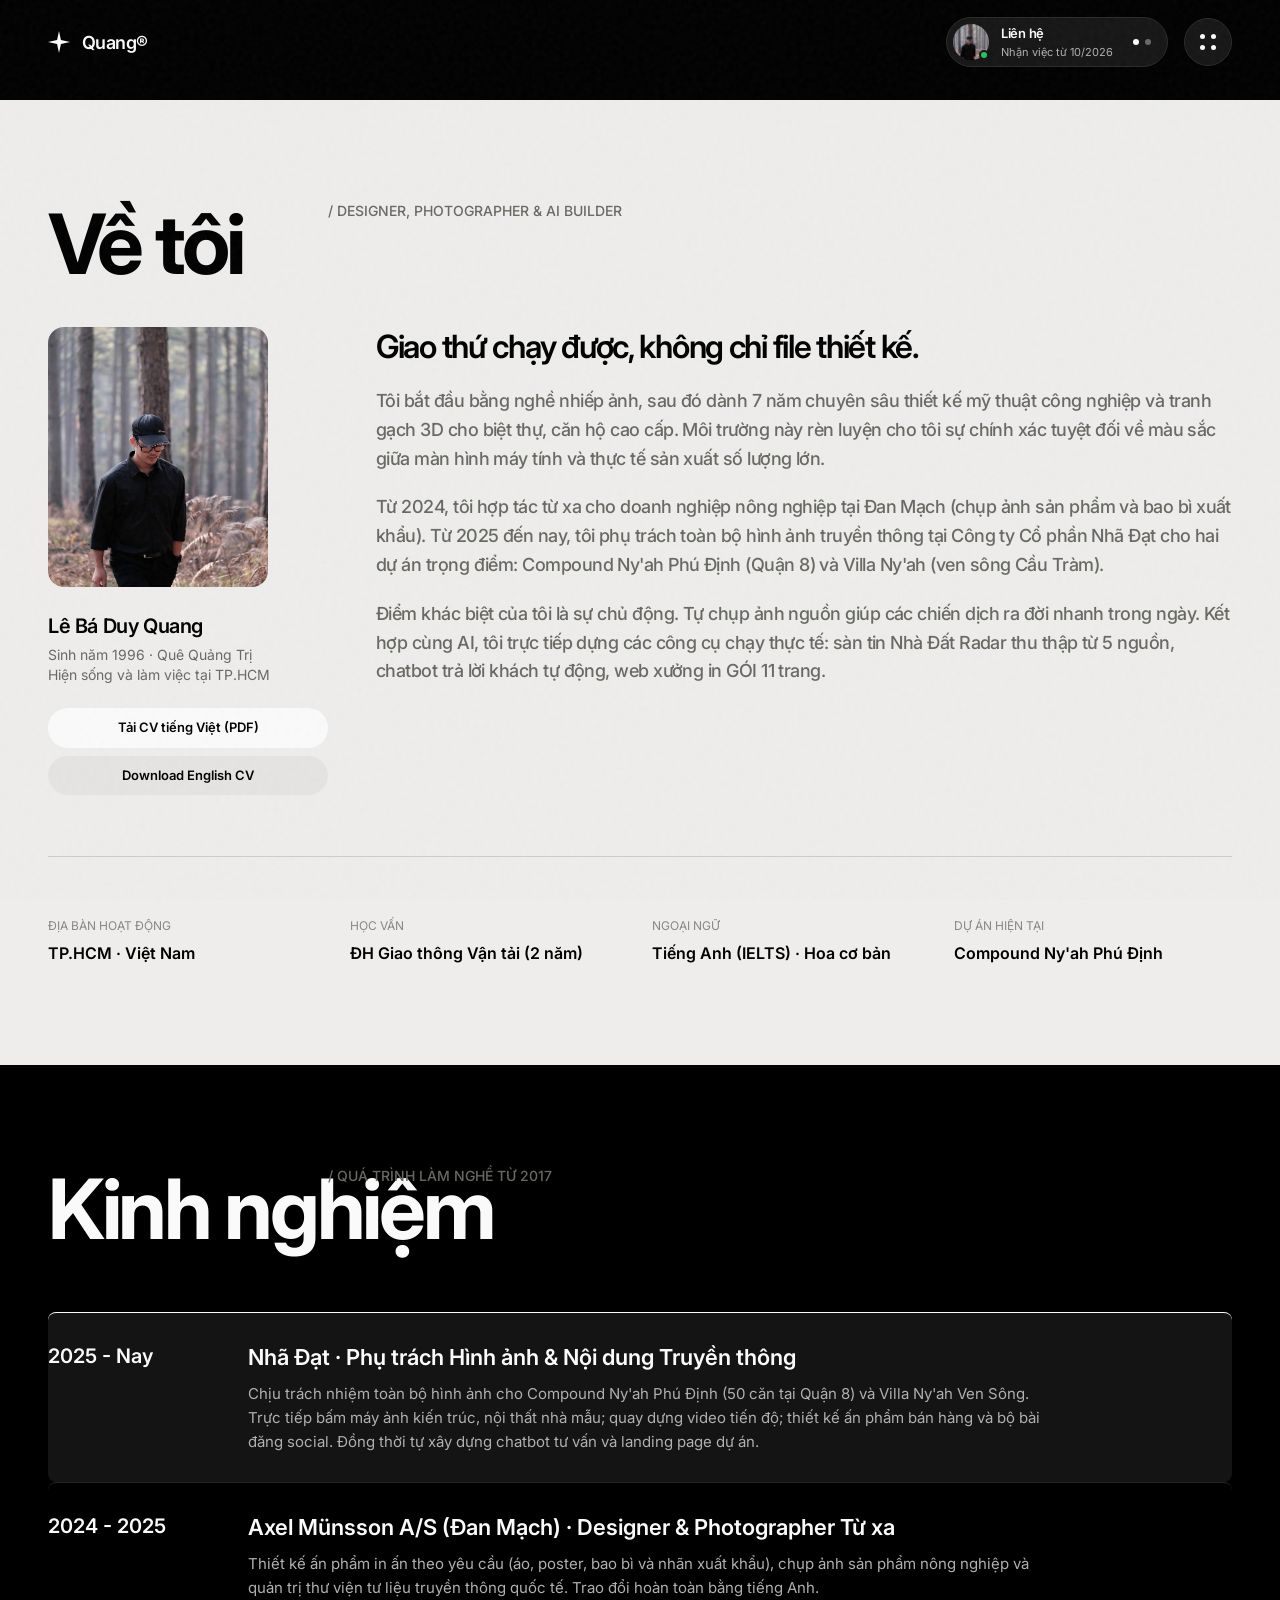
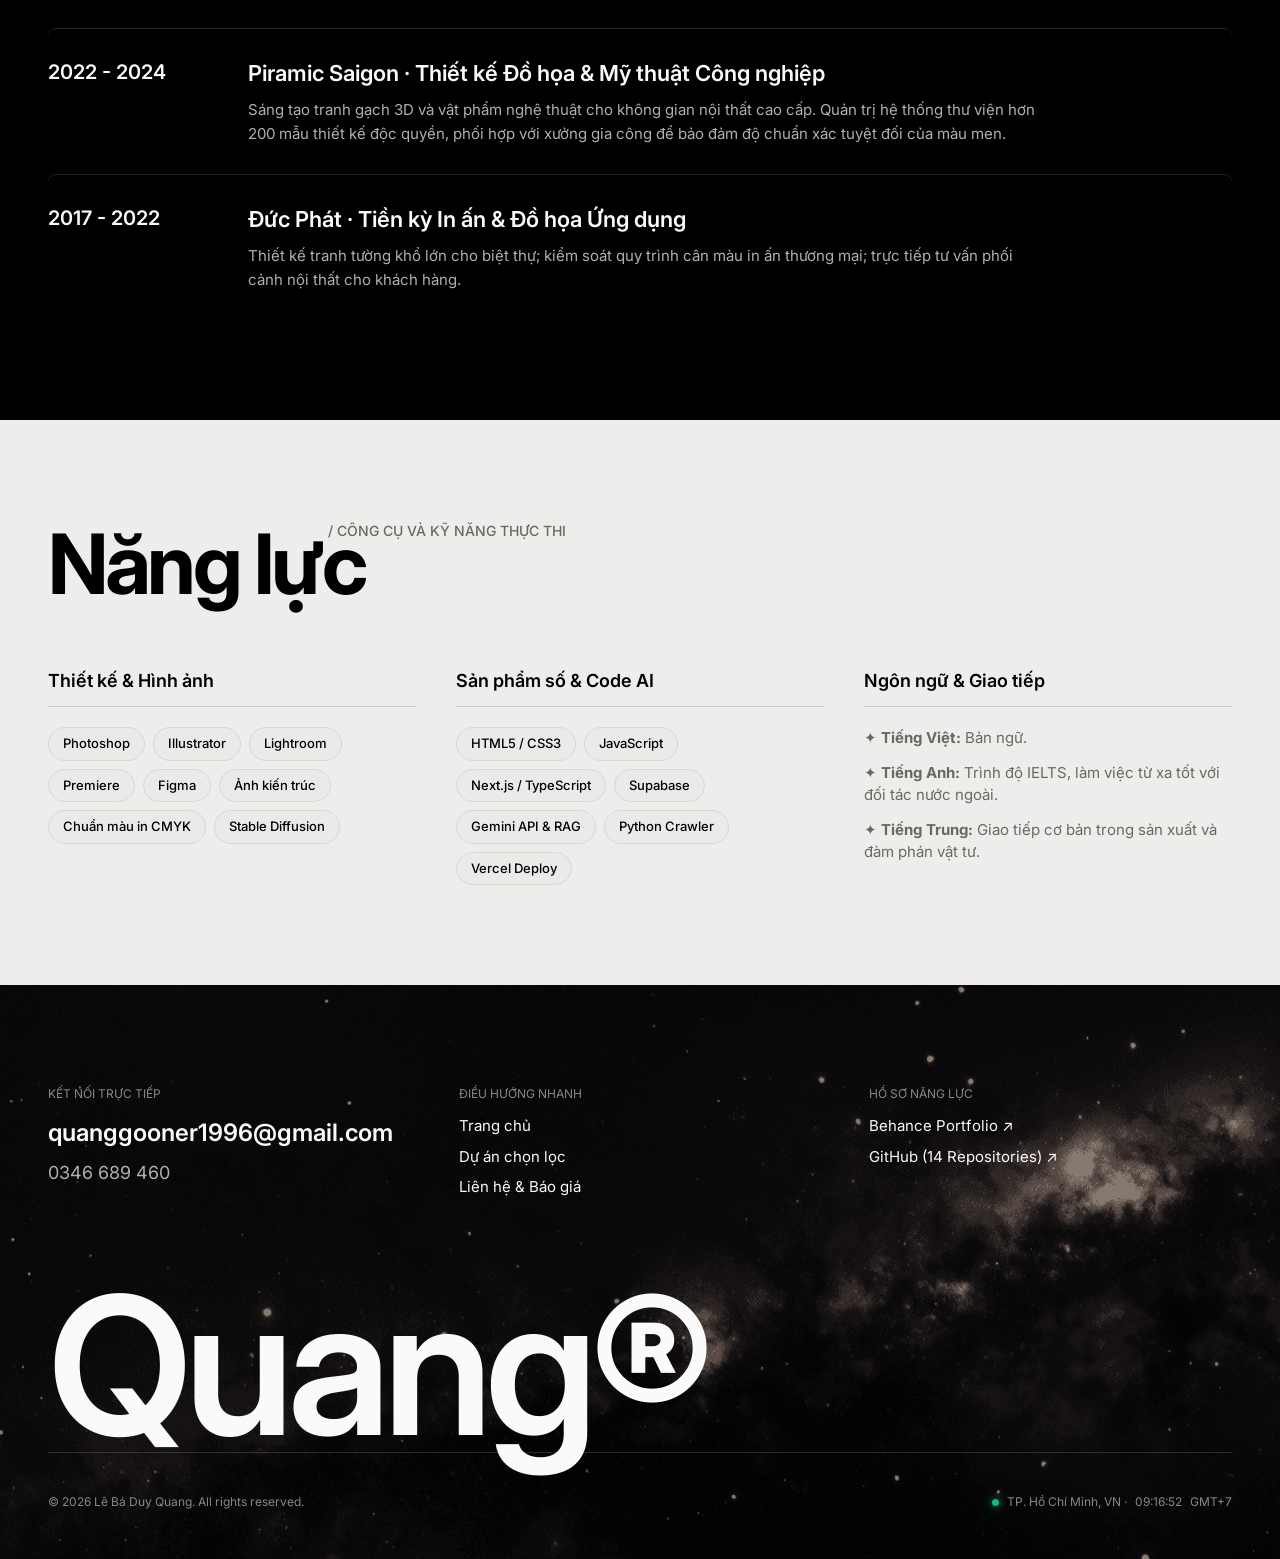
==== commit 49f5dd31: "fix(hero-polish): restore satellite orbit physics, add 20% video dark overlay, remove active dash ba" ====
--- a/about.html
+++ b/about.html
@@ -24,7 +24,7 @@
   <link href="https://fonts.googleapis.com/css2?family=Inter:wght@300;400;500;600;700&display=swap" rel="stylesheet">
 
   <!-- Astra CSS -->
-  <link rel="stylesheet" href="assets/styles/astra.css?v=2.7">
+  <link rel="stylesheet" href="assets/styles/astra.css?v=2.8">
 </head>
 <body>
 
@@ -295,6 +295,6 @@
     </div>
   </footer>
 
-  <script src="assets/astra.js?v=2.7"></script>
+  <script src="assets/astra.js?v=2.8"></script>
 </body>
 </html>
--- a/assets/styles/astra.css
+++ b/assets/styles/astra.css
@@ -484,6 +484,14 @@
   background: #000000;
   z-index: 0;
 }
+.hero-cosmos-bg::after {
+  content: "";
+  position: absolute;
+  inset: 0;
+  background: rgba(0, 0, 0, 0.20);
+  pointer-events: none;
+  z-index: 2;
+}
 
 .hero-planet {
   position: absolute;
@@ -633,18 +641,9 @@
   color: var(--text-dark-primary);
   font-weight: 600;
   border-top-color: rgba(0, 0, 0, 0.85);
-  padding-left: 28px;
-}
-.hero-service-item.active::before {
-  content: "";
-  position: absolute;
-  left: 0;
-  top: 50%;
-  transform: translateY(-50%);
-  width: 18px;
-  height: 2px;
-  background: #000000;
-}
+  padding-left: 12px;
+}
+/* Dash bar removed per user request */
 .hero-service-step {
   font-size: 12px;
   color: var(--text-dark-subtle);
@@ -836,9 +835,11 @@
   grid-template-columns: repeat(auto-fit, minmax(220px, 1fr));
   gap: 12px;
 }
+
 .brand-tag {
   display: flex;
   align-items: center;
+  justify-content: space-between;
   gap: 8px;
   padding: 12px 18px;
   background: #EBEAE8;
@@ -847,7 +848,35 @@
   font-size: 13px;
   font-weight: 600;
   color: #2B2B2B;
-}
+  text-decoration: none;
+  cursor: pointer;
+  transition: all 0.25s cubic-bezier(0.16, 1, 0.3, 1);
+  user-select: none;
+}
+.brand-tag:hover {
+  background: #FFFFFF;
+  border-color: #000000;
+  color: #000000;
+  transform: translateY(-2px);
+  box-shadow: 0 4px 14px rgba(0, 0, 0, 0.08);
+}
+.brand-tag:active {
+  transform: translateY(0) scale(0.98);
+}
+.brand-tag-arrow {
+  font-size: 14px;
+  color: var(--text-dark-subtle);
+  transition: transform 0.2s ease, color 0.2s ease;
+}
+.brand-tag:hover .brand-tag-arrow {
+  color: #000000;
+  transform: translate(2px, -2px);
+}
+.timeline-card-row.partner-highlight .timeline-card {
+  box-shadow: 0 0 0 3px rgba(255, 255, 255, 0.8), 0 16px 40px rgba(0, 0, 0, 0.6);
+  transition: box-shadow 0.4s ease;
+}
+
 
 /* ==========================================================================
    03_SERVICES_ACCORDION (Staggered Layout + Layered Images)
@@ -1681,10 +1710,48 @@
   box-shadow: 0 8px 18px rgba(0, 0, 0, 0.15);
   z-index: 10;
 }
+
 .brand-tag {
-  transition: transform 0.2s var(--ease-astra), background 0.2s ease, border-color 0.2s ease;
+  display: flex;
+  align-items: center;
+  justify-content: space-between;
+  gap: 8px;
+  padding: 12px 18px;
+  background: #EBEAE8;
+  border: 1px solid #D8D7D4;
+  border-radius: var(--radius-sm);
+  font-size: 13px;
+  font-weight: 600;
+  color: #2B2B2B;
+  text-decoration: none;
   cursor: pointer;
-}
+  transition: all 0.25s cubic-bezier(0.16, 1, 0.3, 1);
+  user-select: none;
+}
+.brand-tag:hover {
+  background: #FFFFFF;
+  border-color: #000000;
+  color: #000000;
+  transform: translateY(-2px);
+  box-shadow: 0 4px 14px rgba(0, 0, 0, 0.08);
+}
+.brand-tag:active {
+  transform: translateY(0) scale(0.98);
+}
+.brand-tag-arrow {
+  font-size: 14px;
+  color: var(--text-dark-subtle);
+  transition: transform 0.2s ease, color 0.2s ease;
+}
+.brand-tag:hover .brand-tag-arrow {
+  color: #000000;
+  transform: translate(2px, -2px);
+}
+.timeline-card-row.partner-highlight .timeline-card {
+  box-shadow: 0 0 0 3px rgba(255, 255, 255, 0.8), 0 16px 40px rgba(0, 0, 0, 0.6);
+  transition: box-shadow 0.4s ease;
+}
+
 .brand-tag:hover {
   transform: translateY(-2px);
   background: #FFFFFF;
@@ -1898,6 +1965,15 @@
    COSMIC BACKGROUND 4K VIDEOS (Hero & Footer)
    ========================================================================== */
 .hero-cosmos-bg {
+.hero-cosmos-bg::after {
+  content: "";
+  position: absolute;
+  inset: 0;
+  background: rgba(0, 0, 0, 0.20);
+  pointer-events: none;
+  z-index: 2;
+}
+
   position: absolute;
   inset: 0;
   overflow: hidden;
@@ -2264,76 +2340,69 @@
   outline: 2px solid rgba(0, 0, 0, 0.6);
 }
 
-/* Quick Contact Floating Thumb Button (Mobile Ergonomics >= 44px) */
-.floating-quick-contact {
-  position: fixed;
-  bottom: 24px;
-  right: 24px;
-  z-index: 990;
-  display: flex;
-  align-items: center;
-  gap: 10px;
-  background: rgba(18, 18, 18, 0.88);
-  backdrop-filter: blur(20px);
-  -webkit-backdrop-filter: blur(20px);
-  border: 1px solid rgba(255, 255, 255, 0.15);
-  border-radius: 999px;
-  padding: 8px 16px 8px 10px;
-  color: #FAFAFA;
-  text-decoration: none;
-  box-shadow: 0 10px 30px rgba(0, 0, 0, 0.35);
-  transition: transform 0.25s cubic-bezier(0.16, 1, 0.3, 1), box-shadow 0.25s ease, background 0.25s ease;
-  min-height: 48px;
-}
-.floating-quick-contact:hover {
-  transform: translateY(-3px) scale(1.02);
-  background: rgba(26, 26, 26, 0.95);
-  border-color: rgba(255, 255, 255, 0.3);
-  box-shadow: 0 14px 36px rgba(0, 0, 0, 0.45);
-  color: #FFFFFF;
-}
-.floating-quick-contact:active {
-  transform: translateY(0) scale(0.96);
-}
-.floating-quick-icon {
-  width: 32px;
-  height: 32px;
+
+/* ==========================================================================
+   ASTRA REVOLVING SATELLITE & MINI MOON SYSTEM (Astra 1:1 Continuous Orbit)
+   ========================================================================== */
+.hero-satellite-wrap {
+  position: absolute;
+  top: 148px;
+  left: 465px;
+  width: 74px;
+  height: 74px;
+  z-index: 4;
+  pointer-events: none;
+  transform: scale(1.0);
+  opacity: 1;
+  transition: transform 1.2s cubic-bezier(0.16, 1, 0.3, 1), opacity 0.8s ease;
+  will-change: transform, opacity;
+}
+.hero-satellite-wrap.hero-ready {
+  transform: scale(1.0);
+  opacity: 1;
+}
+
+.hero-satellite-orb {
+  width: 74px;
+  height: 74px;
   border-radius: 50%;
-  background: #0068FF;
-  display: flex;
-  align-items: center;
-  justify-content: center;
-  flex-shrink: 0;
-  box-shadow: 0 2px 8px rgba(0, 104, 255, 0.4);
-}
-.floating-quick-text {
-  display: flex;
-  flex-direction: column;
-  line-height: 1.2;
-}
-.floating-quick-label {
-  font-size: 11px;
-  text-transform: uppercase;
-  letter-spacing: 0.05em;
-  color: rgba(255, 255, 255, 0.6);
-  font-weight: 500;
-}
-.floating-quick-title {
-  font-size: 13px;
-  font-weight: 600;
-  color: #FAFAFA;
-}
-@media (max-width: 600px) {
-  .floating-quick-contact {
-    bottom: 20px;
-    right: 20px;
-    padding: 8px 14px 8px 10px;
+  background: radial-gradient(circle at 35% 35%, #2a2a2a 0%, #0d0d0d 65%, #000000 100%);
+  box-shadow: 0 12px 36px rgba(0, 0, 0, 0.65), inset 0 -2px 6px rgba(255, 255, 255, 0.08);
+  position: relative;
+}
+
+.hero-satellite-orbit-track {
+  position: absolute;
+  top: 50%;
+  left: 50%;
+  width: 116px;
+  height: 116px;
+  margin-top: -58px;
+  margin-left: -58px;
+  border-radius: 50%;
+  pointer-events: none;
+  animation: astraOrbitMini 4.5s linear infinite;
+  will-change: transform;
+}
+
+.hero-satellite-mini {
+  position: absolute;
+  top: 0;
+  left: 50%;
+  width: 16px;
+  height: 16px;
+  margin-left: -8px;
+  margin-top: -8px;
+  border-radius: 50%;
+  background: radial-gradient(circle at 35% 35%, #ffffff 0%, #d1d5db 45%, #4b5563 100%);
+  box-shadow: 0 0 14px rgba(255, 255, 255, 0.85), 0 2px 6px rgba(0, 0, 0, 0.6);
+}
+
+@keyframes astraOrbitMini {
+  0% {
+    transform: rotate(0deg);
   }
-}
-
-body.lightbox-open .site-header,
-body.lightbox-open .floating-quick-contact {
-  opacity: 0 !important;
-  visibility: hidden !important;
-  pointer-events: none !important;
-}
+  100% {
+    transform: rotate(360deg);
+  }
+}
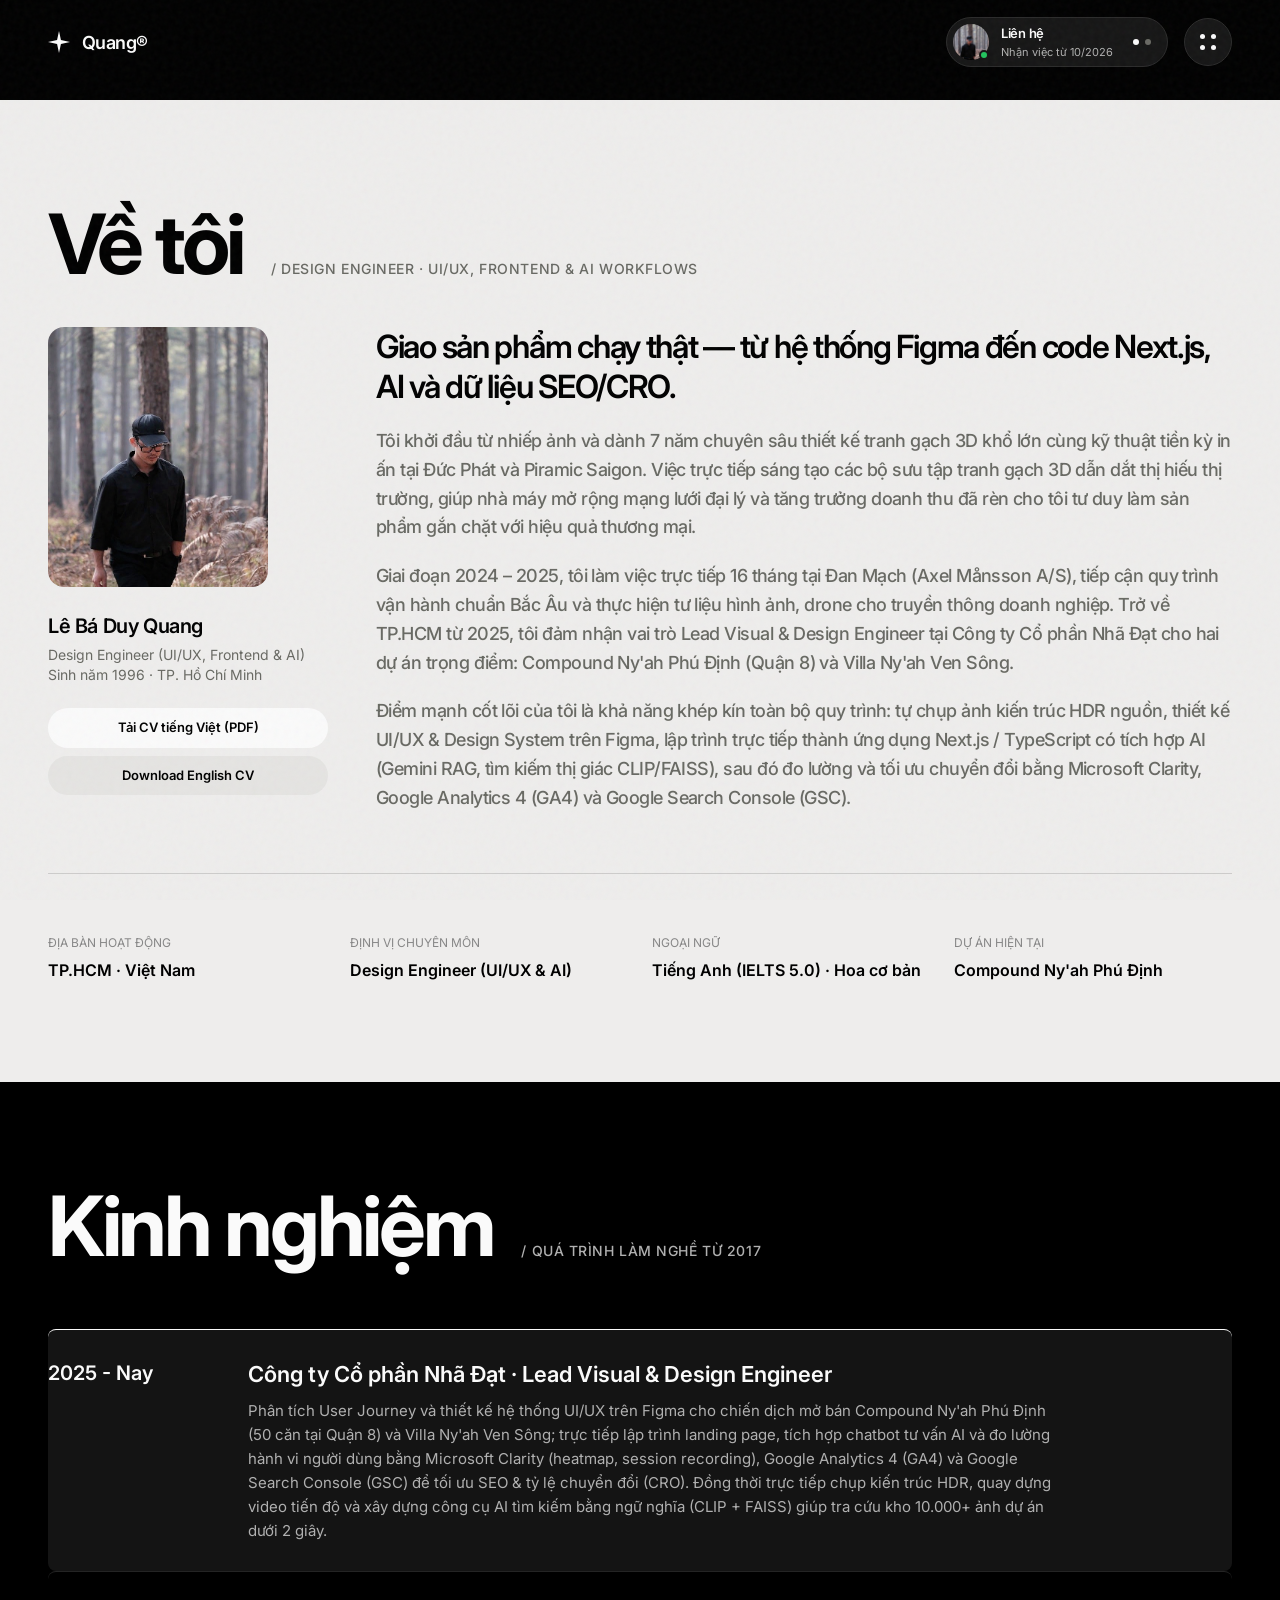
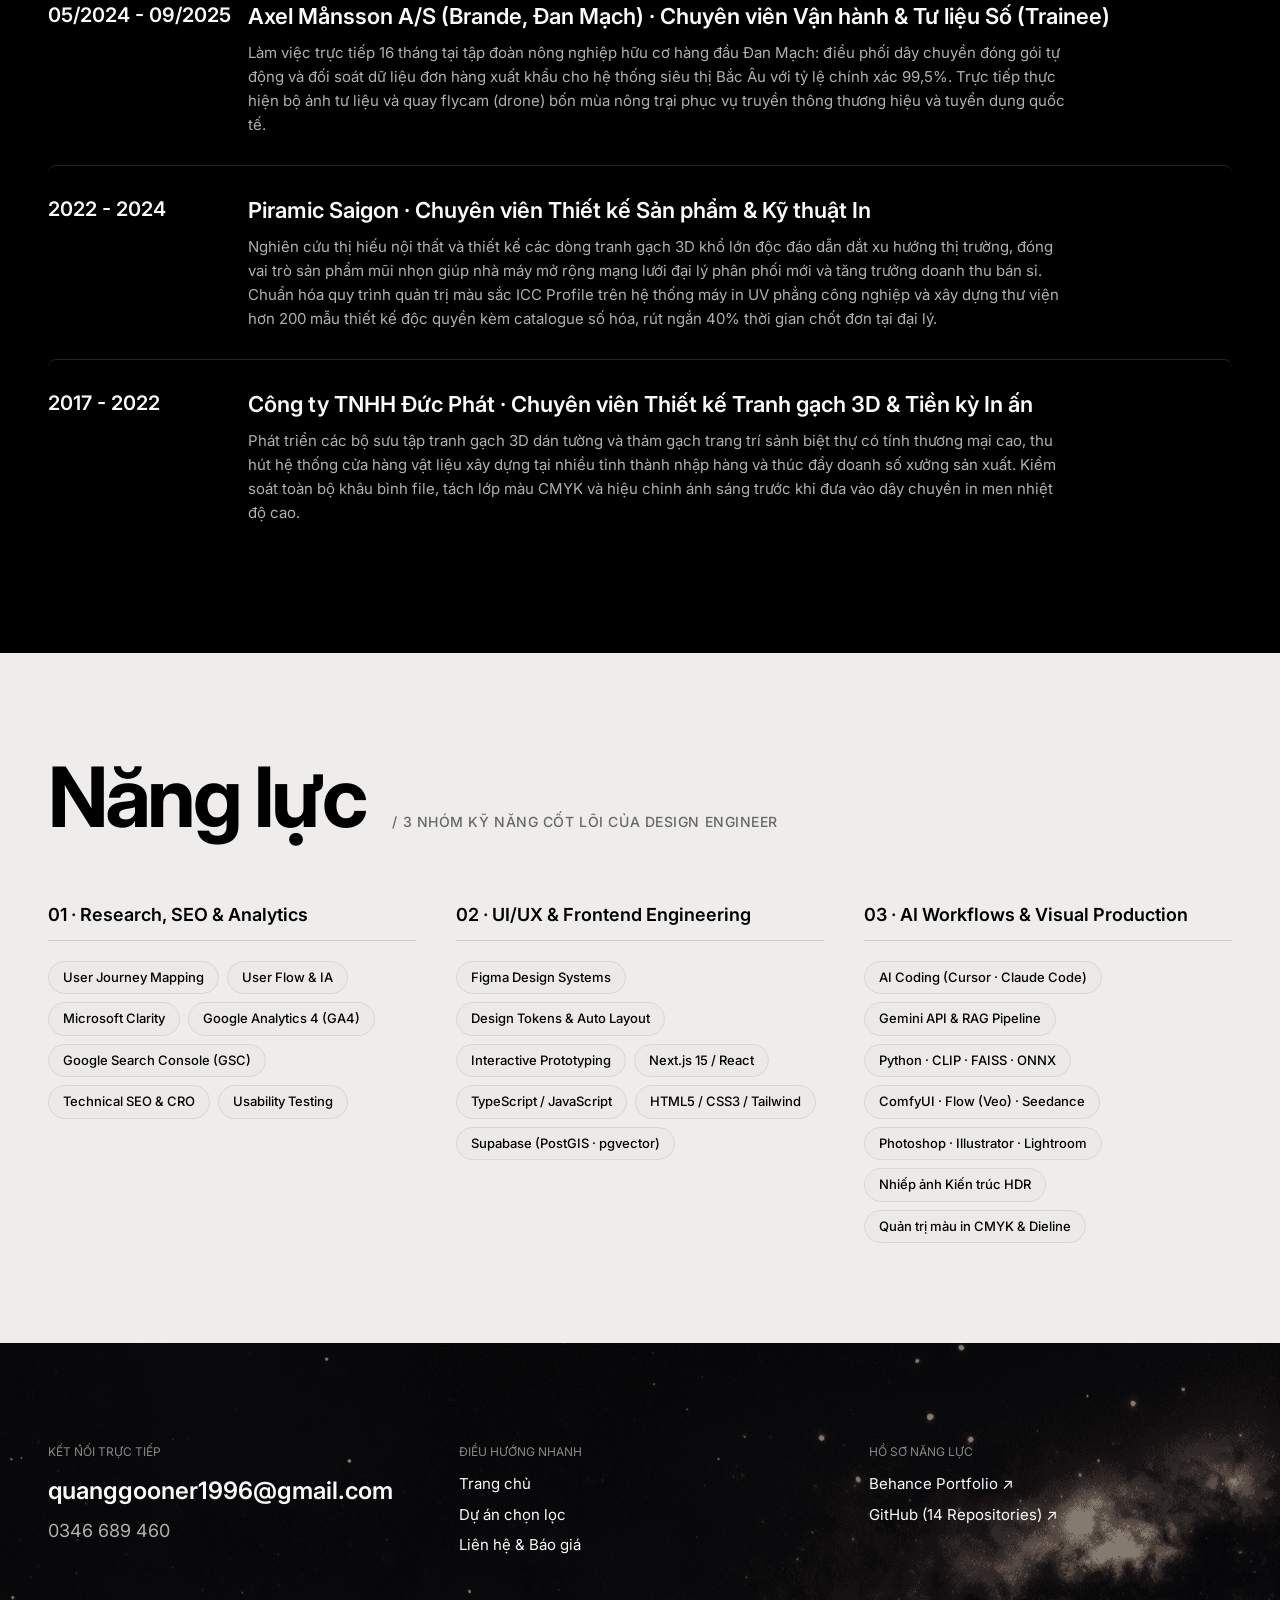
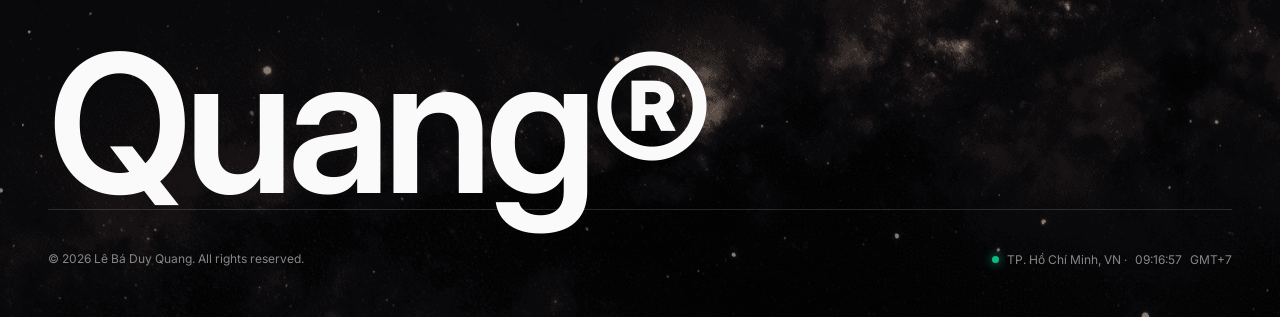
==== commit 34346ee0: "Rebuild portfolio pages (index, about, projects, contact) to align with Design Engineer positioning," ====
--- a/about.html
+++ b/about.html
@@ -3,15 +3,15 @@
 <head>
   <meta charset="UTF-8">
   <meta name="viewport" content="width=device-width, initial-scale=1.0">
-  <title>Về tôi · Lê Bá Duy Quang® | Designer, Photographer &amp; AI Builder</title>
-  <meta name="description" content="Lê Bá Duy Quang · 8 năm thiết kế thương mại, am hiểu tiền kỳ in ấn, chụp kiến trúc nội thất và xây dựng sản phẩm AI thực chiến.">
+  <title>Về tôi · Lê Bá Duy Quang® | Design Engineer (UI/UX, Frontend &amp; AI Workflows)</title>
+  <meta name="description" content="Lê Bá Duy Quang · Design Engineer kết hợp 8+ năm kinh nghiệm thị giác, in ấn và nhiếp ảnh kiến trúc với năng lực thiết kế hệ thống UI/UX Figma, lập trình Next.js, tối ưu SEO/CRO và xây dựng ứng dụng AI thực chiến.">
   <meta name="author" content="Lê Bá Duy Quang">
   <meta name="theme-color" content="#000000">
 
   <!-- Open Graph -->
   <meta property="og:type" content="website">
-  <meta property="og:title" content="Về tôi · Lê Bá Duy Quang®">
-  <meta property="og:description" content="Hành trình nghề nghiệp, kinh nghiệm thực chiến và bộ kỹ năng của Lê Bá Duy Quang.">
+  <meta property="og:title" content="Về tôi · Lê Bá Duy Quang® | Design Engineer">
+  <meta property="og:description" content="Hành trình nghề nghiệp, kinh nghiệm thực chiến từ Việt Nam đến Đan Mạch và bộ kỹ năng Design Engineer của Lê Bá Duy Quang.">
   <meta property="og:image" content="media/portrait.jpg">
   <meta property="og:locale" content="vi_VN">
 
@@ -101,7 +101,7 @@
       <div class="paper-grid">
         <div class="services-head" style="margin-bottom: 40px;">
           <h1 class="section-big-title">Về tôi</h1>
-          <div class="section-count-tag">/ DESIGNER, PHOTOGRAPHER &amp; AI BUILDER</div>
+          <div class="section-count-tag">/ DESIGN ENGINEER · UI/UX, FRONTEND &amp; AI WORKFLOWS</div>
         </div>
 
         <div class="founder-editorial-row" style="align-items: start;">
@@ -109,7 +109,7 @@
           <div class="founder-bio-card">
             <img src="media/portrait.jpg" alt="Lê Bá Duy Quang" class="founder-portrait-img" style="width: 220px; height: 260px; border-radius: 16px;">
             <div class="founder-name" style="font-size: 20px; margin-top: 8px;">Lê Bá Duy Quang</div>
-            <div class="founder-role" style="font-size: 14px; margin-top: 4px;">Sinh năm 1996 · Quê Quảng Trị<br>Hiện sống và làm việc tại TP.HCM</div>
+            <div class="founder-role" style="font-size: 14px; margin-top: 4px;">Design Engineer (UI/UX, Frontend &amp; AI)<br>Sinh năm 1996 · TP. Hồ Chí Minh</div>
             <div style="margin-top: 24px; display: flex; flex-direction: column; gap: 8px;">
               <a href="assets/docs/Quang's CV.pdf" target="_blank" rel="noopener" class="pricing-btn" style="padding: 10px 20px; font-size: 13px;">Tải CV tiếng Việt (PDF)</a>
               <a href="assets/docs/Quang's CV English.pdf" target="_blank" rel="noopener" class="pricing-btn" style="background:#E5E4E2; padding: 10px 20px; font-size: 13px;">Download English CV</a>
@@ -118,10 +118,10 @@
 
           <!-- Editorial Detail -->
           <div class="editorial-statement-block" style="grid-column: span 2;">
-            <h2 class="statement-main">Giao thứ chạy được, không chỉ file thiết kế.</h2>
-            <p class="statement-muted" style="font-size: 18px; line-height: 1.6;">Tôi bắt đầu bằng nghề nhiếp ảnh, sau đó dành 7 năm chuyên sâu thiết kế mỹ thuật công nghiệp và tranh gạch 3D cho biệt thự, căn hộ cao cấp. Môi trường này rèn luyện cho tôi sự chính xác tuyệt đối về màu sắc giữa màn hình máy tính và thực tế sản xuất số lượng lớn.</p>
-            <p class="statement-muted" style="font-size: 18px; line-height: 1.6;">Từ 2024, tôi hợp tác từ xa cho doanh nghiệp nông nghiệp tại Đan Mạch (chụp ảnh sản phẩm và bao bì xuất khẩu). Từ 2025 đến nay, tôi phụ trách toàn bộ hình ảnh truyền thông tại Công ty Cổ phần Nhã Đạt cho hai dự án trọng điểm: Compound Ny'ah Phú Định (Quận 8) và Villa Ny'ah (ven sông Cầu Tràm).</p>
-            <p class="statement-muted" style="font-size: 18px; line-height: 1.6;">Điểm khác biệt của tôi là sự chủ động. Tự chụp ảnh nguồn giúp các chiến dịch ra đời nhanh trong ngày. Kết hợp cùng AI, tôi trực tiếp dựng các công cụ chạy thực tế: sàn tin Nhà Đất Radar thu thập từ 5 nguồn, chatbot trả lời khách tự động, web xưởng in GÓI 11 trang.</p>
+            <h2 class="statement-main">Giao sản phẩm chạy thật — từ hệ thống Figma đến code Next.js, AI và dữ liệu SEO/CRO.</h2>
+            <p class="statement-muted" style="font-size: 18px; line-height: 1.6;">Tôi khởi đầu từ nhiếp ảnh và dành 7 năm chuyên sâu thiết kế tranh gạch 3D khổ lớn cùng kỹ thuật tiền kỳ in ấn tại Đức Phát và Piramic Saigon. Việc trực tiếp sáng tạo các bộ sưu tập tranh gạch 3D dẫn dắt thị hiếu thị trường, giúp nhà máy mở rộng mạng lưới đại lý và tăng trưởng doanh thu đã rèn cho tôi tư duy làm sản phẩm gắn chặt với hiệu quả thương mại.</p>
+            <p class="statement-muted" style="font-size: 18px; line-height: 1.6;">Giai đoạn 2024 – 2025, tôi làm việc trực tiếp 16 tháng tại Đan Mạch (Axel Månsson A/S), tiếp cận quy trình vận hành chuẩn Bắc Âu và thực hiện tư liệu hình ảnh, drone cho truyền thông doanh nghiệp. Trở về TP.HCM từ 2025, tôi đảm nhận vai trò Lead Visual &amp; Design Engineer tại Công ty Cổ phần Nhã Đạt cho hai dự án trọng điểm: Compound Ny'ah Phú Định (Quận 8) và Villa Ny'ah Ven Sông.</p>
+            <p class="statement-muted" style="font-size: 18px; line-height: 1.6;">Điểm mạnh cốt lõi của tôi là khả năng khép kín toàn bộ quy trình: tự chụp ảnh kiến trúc HDR nguồn, thiết kế UI/UX &amp; Design System trên Figma, lập trình trực tiếp thành ứng dụng Next.js / TypeScript có tích hợp AI (Gemini RAG, tìm kiếm thị giác CLIP/FAISS), sau đó đo lường và tối ưu chuyển đổi bằng Microsoft Clarity, Google Analytics 4 (GA4) và Google Search Console (GSC).</p>
           </div>
         </div>
 
@@ -134,12 +134,12 @@
             <div style="font-size: 16px; font-weight: 600;">TP.HCM · Việt Nam</div>
           </div>
           <div>
-            <div style="font-size: 12px; color: var(--text-dark-subtle); margin-bottom: 6px;">HỌC VẤN</div>
-            <div style="font-size: 16px; font-weight: 600;">ĐH Giao thông Vận tải (2 năm)</div>
+            <div style="font-size: 12px; color: var(--text-dark-subtle); margin-bottom: 6px;">ĐỊNH VỊ CHUYÊN MÔN</div>
+            <div style="font-size: 16px; font-weight: 600;">Design Engineer (UI/UX &amp; AI)</div>
           </div>
           <div>
             <div style="font-size: 12px; color: var(--text-dark-subtle); margin-bottom: 6px;">NGOẠI NGỮ</div>
-            <div style="font-size: 16px; font-weight: 600;">Tiếng Anh (IELTS) · Hoa cơ bản</div>
+            <div style="font-size: 16px; font-weight: 600;">Tiếng Anh (IELTS 5.0) · Hoa cơ bản</div>
           </div>
           <div>
             <div style="font-size: 12px; color: var(--text-dark-subtle); margin-bottom: 6px;">DỰ ÁN HIỆN TẠI</div>
@@ -162,20 +162,20 @@
           <div class="stage-item active" style="align-items: start; padding: 28px 0;">
             <div style="width: 200px; font-size: 20px; font-weight: 600;">2025 - Nay</div>
             <div style="flex: 1;">
-              <h3 style="font-size: 22px; font-weight: 600; margin-bottom: 8px;">Nhã Đạt · Phụ trách Hình ảnh &amp; Nội dung Truyền thông</h3>
-              <p style="font-size: 15px; color: var(--text-light-muted); line-height: 1.6; max-width: 800px;">
-                Chịu trách nhiệm toàn bộ hình ảnh cho Compound Ny'ah Phú Định (50 căn tại Quận 8) và Villa Ny'ah Ven Sông. Trực tiếp bấm máy ảnh kiến trúc, nội thất nhà mẫu; quay dựng video tiến độ; thiết kế ấn phẩm bán hàng và bộ bài đăng social. Đồng thời tự xây dựng chatbot tư vấn và landing page dự án.
+              <h3 style="font-size: 22px; font-weight: 600; margin-bottom: 8px;">Công ty Cổ phần Nhã Đạt · Lead Visual &amp; Design Engineer</h3>
+              <p style="font-size: 15px; color: var(--text-light-muted); line-height: 1.6; max-width: 820px;">
+                Phân tích User Journey và thiết kế hệ thống UI/UX trên Figma cho chiến dịch mở bán Compound Ny'ah Phú Định (50 căn tại Quận 8) và Villa Ny'ah Ven Sông; trực tiếp lập trình landing page, tích hợp chatbot tư vấn AI và đo lường hành vi người dùng bằng Microsoft Clarity (heatmap, session recording), Google Analytics 4 (GA4) và Google Search Console (GSC) để tối ưu SEO &amp; tỷ lệ chuyển đổi (CRO). Đồng thời trực tiếp chụp kiến trúc HDR, quay dựng video tiến độ và xây dựng công cụ AI tìm kiếm bằng ngữ nghĩa (CLIP + FAISS) giúp tra cứu kho 10.000+ ảnh dự án dưới 2 giây.
               </p>
             </div>
           </div>
 
           <!-- Stage 2 -->
           <div class="stage-item" style="align-items: start; padding: 28px 0;">
-            <div style="width: 200px; font-size: 20px; font-weight: 600;">2024 - 2025</div>
+            <div style="width: 200px; font-size: 20px; font-weight: 600;">05/2024 - 09/2025</div>
             <div style="flex: 1;">
-              <h3 style="font-size: 22px; font-weight: 600; margin-bottom: 8px;">Axel Münsson A/S (Đan Mạch) · Designer &amp; Photographer Từ xa</h3>
-              <p style="font-size: 15px; color: var(--text-light-muted); line-height: 1.6; max-width: 800px;">
-                Thiết kế ấn phẩm in ấn theo yêu cầu (áo, poster, bao bì và nhãn xuất khẩu), chụp ảnh sản phẩm nông nghiệp và quản trị thư viện tư liệu truyền thông quốc tế. Trao đổi hoàn toàn bằng tiếng Anh.
+              <h3 style="font-size: 22px; font-weight: 600; margin-bottom: 8px;">Axel Månsson A/S (Brande, Đan Mạch) · Chuyên viên Vận hành &amp; Tư liệu Số (Trainee)</h3>
+              <p style="font-size: 15px; color: var(--text-light-muted); line-height: 1.6; max-width: 820px;">
+                Làm việc trực tiếp 16 tháng tại tập đoàn nông nghiệp hữu cơ hàng đầu Đan Mạch: điều phối dây chuyền đóng gói tự động và đối soát dữ liệu đơn hàng xuất khẩu cho hệ thống siêu thị Bắc Âu với tỷ lệ chính xác 99,5%. Trực tiếp thực hiện bộ ảnh tư liệu và quay flycam (drone) bốn mùa nông trại phục vụ truyền thông thương hiệu và tuyển dụng quốc tế.
               </p>
             </div>
           </div>
@@ -184,9 +184,9 @@
           <div class="stage-item" style="align-items: start; padding: 28px 0;">
             <div style="width: 200px; font-size: 20px; font-weight: 600;">2022 - 2024</div>
             <div style="flex: 1;">
-              <h3 style="font-size: 22px; font-weight: 600; margin-bottom: 8px;">Piramic Saigon · Thiết kế Đồ họa &amp; Mỹ thuật Công nghiệp</h3>
-              <p style="font-size: 15px; color: var(--text-light-muted); line-height: 1.6; max-width: 800px;">
-                Sáng tạo tranh gạch 3D và vật phẩm nghệ thuật cho không gian nội thất cao cấp. Quản trị hệ thống thư viện hơn 200 mẫu thiết kế độc quyền, phối hợp với xưởng gia công để bảo đảm độ chuẩn xác tuyệt đối của màu men.
+              <h3 style="font-size: 22px; font-weight: 600; margin-bottom: 8px;">Piramic Saigon · Chuyên viên Thiết kế Sản phẩm &amp; Kỹ thuật In</h3>
+              <p style="font-size: 15px; color: var(--text-light-muted); line-height: 1.6; max-width: 820px;">
+                Nghiên cứu thị hiếu nội thất và thiết kế các dòng tranh gạch 3D khổ lớn độc đáo dẫn dắt xu hướng thị trường, đóng vai trò sản phẩm mũi nhọn giúp nhà máy mở rộng mạng lưới đại lý phân phối mới và tăng trưởng doanh thu bán sỉ. Chuẩn hóa quy trình quản trị màu sắc ICC Profile trên hệ thống máy in UV phẳng công nghiệp và xây dựng thư viện hơn 200 mẫu thiết kế độc quyền kèm catalogue số hóa, rút ngắn 40% thời gian chốt đơn tại đại lý.
               </p>
             </div>
           </div>
@@ -195,9 +195,9 @@
           <div class="stage-item" style="align-items: start; padding: 28px 0;">
             <div style="width: 200px; font-size: 20px; font-weight: 600;">2017 - 2022</div>
             <div style="flex: 1;">
-              <h3 style="font-size: 22px; font-weight: 600; margin-bottom: 8px;">Đức Phát · Tiền kỳ In ấn &amp; Đồ họa Ứng dụng</h3>
-              <p style="font-size: 15px; color: var(--text-light-muted); line-height: 1.6; max-width: 800px;">
-                Thiết kế tranh tường khổ lớn cho biệt thự; kiểm soát quy trình cân màu in ấn thương mại; trực tiếp tư vấn phối cảnh nội thất cho khách hàng.
+              <h3 style="font-size: 22px; font-weight: 600; margin-bottom: 8px;">Công ty TNHH Đức Phát · Chuyên viên Thiết kế Tranh gạch 3D &amp; Tiền kỳ In ấn</h3>
+              <p style="font-size: 15px; color: var(--text-light-muted); line-height: 1.6; max-width: 820px;">
+                Phát triển các bộ sưu tập tranh gạch 3D dán tường và thảm gạch trang trí sảnh biệt thự có tính thương mại cao, thu hút hệ thống cửa hàng vật liệu xây dựng tại nhiều tỉnh thành nhập hàng và thúc đẩy doanh số xưởng sản xuất. Kiểm soát toàn bộ khâu bình file, tách lớp màu CMYK và hiệu chỉnh ánh sáng trước khi đưa vào dây chuyền in men nhiệt độ cao.
               </p>
             </div>
           </div>
@@ -210,46 +210,49 @@
       <div class="paper-grid">
         <div class="services-head">
           <h2 class="section-big-title">Năng lực</h2>
-          <div class="section-count-tag">/ CÔNG CỤ VÀ KỸ NĂNG THỰC THI</div>
+          <div class="section-count-tag">/ 3 NHÓM KỸ NĂNG CỐT LÕI CỦA DESIGN ENGINEER</div>
         </div>
 
         <div style="display: grid; grid-template-columns: repeat(3, 1fr); gap: 40px; margin-top: 50px;">
           <!-- Column 1 -->
           <div>
-            <h3 style="font-size: 18px; font-weight: 600; margin-bottom: 20px; border-bottom: 1px solid var(--border-dark); padding-bottom: 12px;">Thiết kế &amp; Hình ảnh</h3>
+            <h3 style="font-size: 18px; font-weight: 600; margin-bottom: 20px; border-bottom: 1px solid var(--border-dark); padding-bottom: 12px;">01 · Research, SEO &amp; Analytics</h3>
             <div style="display: flex; flex-wrap: wrap; gap: 8px;">
-              <span class="role-badge" style="background:#EBEAE8; color:#000; border-color:#D8D7D4;">Photoshop</span>
-              <span class="role-badge" style="background:#EBEAE8; color:#000; border-color:#D8D7D4;">Illustrator</span>
-              <span class="role-badge" style="background:#EBEAE8; color:#000; border-color:#D8D7D4;">Lightroom</span>
-              <span class="role-badge" style="background:#EBEAE8; color:#000; border-color:#D8D7D4;">Premiere</span>
-              <span class="role-badge" style="background:#EBEAE8; color:#000; border-color:#D8D7D4;">Figma</span>
-              <span class="role-badge" style="background:#EBEAE8; color:#000; border-color:#D8D7D4;">Ảnh kiến trúc</span>
-              <span class="role-badge" style="background:#EBEAE8; color:#000; border-color:#D8D7D4;">Chuẩn màu in CMYK</span>
-              <span class="role-badge" style="background:#EBEAE8; color:#000; border-color:#D8D7D4;">Stable Diffusion</span>
+              <span class="role-badge" style="background:#EBEAE8; color:#000; border-color:#D8D7D4;">User Journey Mapping</span>
+              <span class="role-badge" style="background:#EBEAE8; color:#000; border-color:#D8D7D4;">User Flow &amp; IA</span>
+              <span class="role-badge" style="background:#EBEAE8; color:#000; border-color:#D8D7D4;">Microsoft Clarity</span>
+              <span class="role-badge" style="background:#EBEAE8; color:#000; border-color:#D8D7D4;">Google Analytics 4 (GA4)</span>
+              <span class="role-badge" style="background:#EBEAE8; color:#000; border-color:#D8D7D4;">Google Search Console (GSC)</span>
+              <span class="role-badge" style="background:#EBEAE8; color:#000; border-color:#D8D7D4;">Technical SEO &amp; CRO</span>
+              <span class="role-badge" style="background:#EBEAE8; color:#000; border-color:#D8D7D4;">Usability Testing</span>
             </div>
           </div>
 
           <!-- Column 2 -->
           <div>
-            <h3 style="font-size: 18px; font-weight: 600; margin-bottom: 20px; border-bottom: 1px solid var(--border-dark); padding-bottom: 12px;">Sản phẩm số &amp; Code AI</h3>
+            <h3 style="font-size: 18px; font-weight: 600; margin-bottom: 20px; border-bottom: 1px solid var(--border-dark); padding-bottom: 12px;">02 · UI/UX &amp; Frontend Engineering</h3>
             <div style="display: flex; flex-wrap: wrap; gap: 8px;">
-              <span class="role-badge" style="background:#EBEAE8; color:#000; border-color:#D8D7D4;">HTML5 / CSS3</span>
-              <span class="role-badge" style="background:#EBEAE8; color:#000; border-color:#D8D7D4;">JavaScript</span>
-              <span class="role-badge" style="background:#EBEAE8; color:#000; border-color:#D8D7D4;">Next.js / TypeScript</span>
-              <span class="role-badge" style="background:#EBEAE8; color:#000; border-color:#D8D7D4;">Supabase</span>
-              <span class="role-badge" style="background:#EBEAE8; color:#000; border-color:#D8D7D4;">Gemini API &amp; RAG</span>
-              <span class="role-badge" style="background:#EBEAE8; color:#000; border-color:#D8D7D4;">Python Crawler</span>
-              <span class="role-badge" style="background:#EBEAE8; color:#000; border-color:#D8D7D4;">Vercel Deploy</span>
+              <span class="role-badge" style="background:#EBEAE8; color:#000; border-color:#D8D7D4;">Figma Design Systems</span>
+              <span class="role-badge" style="background:#EBEAE8; color:#000; border-color:#D8D7D4;">Design Tokens &amp; Auto Layout</span>
+              <span class="role-badge" style="background:#EBEAE8; color:#000; border-color:#D8D7D4;">Interactive Prototyping</span>
+              <span class="role-badge" style="background:#EBEAE8; color:#000; border-color:#D8D7D4;">Next.js 15 / React</span>
+              <span class="role-badge" style="background:#EBEAE8; color:#000; border-color:#D8D7D4;">TypeScript / JavaScript</span>
+              <span class="role-badge" style="background:#EBEAE8; color:#000; border-color:#D8D7D4;">HTML5 / CSS3 / Tailwind</span>
+              <span class="role-badge" style="background:#EBEAE8; color:#000; border-color:#D8D7D4;">Supabase (PostGIS · pgvector)</span>
             </div>
           </div>
 
           <!-- Column 3 -->
           <div>
-            <h3 style="font-size: 18px; font-weight: 600; margin-bottom: 20px; border-bottom: 1px solid var(--border-dark); padding-bottom: 12px;">Ngôn ngữ &amp; Giao tiếp</h3>
-            <div style="display: flex; flex-direction: column; gap: 12px; font-size: 15px; color: var(--text-dark-muted);">
-              <div>✦ <strong>Tiếng Việt:</strong> Bản ngữ.</div>
-              <div>✦ <strong>Tiếng Anh:</strong> Trình độ IELTS, làm việc từ xa tốt với đối tác nước ngoài.</div>
-              <div>✦ <strong>Tiếng Trung:</strong> Giao tiếp cơ bản trong sản xuất và đàm phán vật tư.</div>
+            <h3 style="font-size: 18px; font-weight: 600; margin-bottom: 20px; border-bottom: 1px solid var(--border-dark); padding-bottom: 12px;">03 · AI Workflows &amp; Visual Production</h3>
+            <div style="display: flex; flex-wrap: wrap; gap: 8px;">
+              <span class="role-badge" style="background:#EBEAE8; color:#000; border-color:#D8D7D4;">AI Coding (Cursor · Claude Code)</span>
+              <span class="role-badge" style="background:#EBEAE8; color:#000; border-color:#D8D7D4;">Gemini API &amp; RAG Pipeline</span>
+              <span class="role-badge" style="background:#EBEAE8; color:#000; border-color:#D8D7D4;">Python · CLIP · FAISS · ONNX</span>
+              <span class="role-badge" style="background:#EBEAE8; color:#000; border-color:#D8D7D4;">ComfyUI · Flow (Veo) · Seedance</span>
+              <span class="role-badge" style="background:#EBEAE8; color:#000; border-color:#D8D7D4;">Photoshop · Illustrator · Lightroom</span>
+              <span class="role-badge" style="background:#EBEAE8; color:#000; border-color:#D8D7D4;">Nhiếp ảnh Kiến trúc HDR</span>
+              <span class="role-badge" style="background:#EBEAE8; color:#000; border-color:#D8D7D4;">Quản trị màu in CMYK &amp; Dieline</span>
             </div>
           </div>
         </div>
--- a/assets/styles/astra.css
+++ b/assets/styles/astra.css
@@ -488,7 +488,7 @@
   content: "";
   position: absolute;
   inset: 0;
-  background: rgba(0, 0, 0, 0.20);
+  background: radial-gradient(ellipse at 75% 50%, rgba(0, 0, 0, 0.38) 0%, rgba(0, 0, 0, 0.68) 100%);
   pointer-events: none;
   z-index: 2;
 }
@@ -500,48 +500,41 @@
   width: 1520px;
   height: 1520px;
   border-radius: 50%;
-  background: linear-gradient(105deg, #FFFFFF 0%, #FFFFFF 72%, #F4F3F0 88%, #E3E2DE 97%, #C8C4C6 100%);
+  background: linear-gradient(100deg, #C2BEB9 0%, #D4D0CB 28%, #E4E1DD 58%, #F2EFEB 80%, #FAF8F6 94%, #FFFFFF 100%);
   z-index: 1;
   overflow: hidden;
-  box-shadow: 0 0 120px rgba(0, 0, 0, 0.9);
+  box-shadow: 35px 0 75px rgba(0, 0, 0, 0.85), 15px 0 25px rgba(0, 0, 0, 0.65), 0 0 100px rgba(0, 0, 0, 0.5);
+  pointer-events: none;
+  will-change: transform;
 }
 
 .hero-planet-backdrop {
   display: none;
 }
 
-.hero-lens-ring-outer {
-  position: absolute;
-  top: -325px;
-  left: -845px;
-  width: 1550px;
-  height: 1550px;
-  border-radius: 50%;
-  border: 1px solid rgba(250, 250, 250, 0.22);
-  z-index: 3;
+.hero-lens-ring-outer,
+.hero-lens-ring-inner {
+  display: none !important;
+}
+
+.hero-planet-star {
+  position: absolute;
+  top: 60px;
+  left: 64px;
+  z-index: 5;
   pointer-events: none;
 }
-.hero-lens-ring-inner {
-  position: absolute;
-  top: -295px;
-  left: -815px;
-  width: 1490px;
-  height: 1490px;
-  border-radius: 50%;
-  border: 1px solid rgba(0, 0, 0, 0.12);
-  z-index: 3;
+
+.hero-streak-bar {
+  position: absolute;
+  top: 275px;
+  left: 0;
+  width: 100%;
+  height: 12px;
+  z-index: 4;
+  background: linear-gradient(90deg, #000000 0%, #000000 680px, rgba(0, 0, 0, 0.85) 710px, rgba(0, 0, 0, 0.65) 100%);
+  border-bottom: 1px solid rgba(255, 255, 255, 0.08);
   pointer-events: none;
-}
-
-.hero-streak {
-  position: absolute;
-  top: 248px;
-  left: 310px;
-  width: 430px;
-  height: 22px;
-  border-radius: 11px;
-  background: linear-gradient(90deg, rgba(0,0,0,0) 0%, rgba(0,0,0,0.88) 22%, rgba(0,0,0,0.98) 75%, rgba(0,0,0,0) 100%);
-  z-index: 4;
 }
 
 .hero-satellite {
@@ -558,7 +551,7 @@
 /* Giant Center Display Typography with Split Blend / Pure Contrast */
 .hero-title-wrap {
   position: absolute;
-  top: 330px;
+  top: 295px;
   left: 360px;
   z-index: 10;
   pointer-events: none;
@@ -567,11 +560,26 @@
 
 .hero-display-title {
   font-size: clamp(120px, 15vw, 216px);
-  font-weight: 600;
-  letter-spacing: -0.04em;
+  font-weight: 700;
+  letter-spacing: -0.055em;
   line-height: 0.9;
   color: #FFFFFF !important;
   mix-blend-mode: difference !important;
+}
+
+.hero-brand-descriptor {
+  position: absolute;
+  top: 100%;
+  left: 50%;
+  transform: translateX(-50%);
+  margin-top: 14px;
+  text-align: center;
+  font-size: 12px;
+  font-weight: 500;
+  letter-spacing: 0.04em;
+  line-height: 1.35;
+  color: #FAFAFA;
+  white-space: nowrap;
 }
 
 .hero-optics-badges {
@@ -595,26 +603,7 @@
   color: var(--text-dark-muted);
 }
 
-.hero-subtitle-wrap {
-  position: absolute;
-  top: 556px;
-  left: 760px;
-  display: flex;
-  gap: 12px;
-  z-index: 5;
-}
-.hero-sparkle-icon {
-  width: 18px;
-  height: 18px;
-  margin-top: 4px;
-}
-.hero-subtitle-text {
-  font-size: 18px;
-  font-weight: 500;
-  letter-spacing: -0.03em;
-  line-height: 1.35;
-  color: var(--text-light-muted);
-}
+
 
 .hero-services-list {
   position: absolute;
@@ -889,21 +878,28 @@
 }
 
 .services-head {
-  display: grid;
-  grid-template-columns: 280px 1fr;
+  display: flex;
+  align-items: baseline;
+  gap: 28px;
+  flex-wrap: wrap;
   margin-bottom: 60px;
 }
 .section-big-title {
-  font-size: clamp(48px, 6.5vw, 92px);
+  font-size: clamp(40px, 6.5vw, 92px);
   font-weight: 700;
   letter-spacing: -0.04em;
   line-height: 1.05;
-  white-space: nowrap;
 }
 .section-count-tag {
   font-size: 14px;
   font-weight: 500;
   color: var(--text-dark-muted);
+  letter-spacing: 0.04em;
+}
+.section-projects .section-count-tag,
+.section-experience .section-count-tag,
+.section-pricing .section-count-tag {
+  color: var(--text-light-muted, rgba(255, 255, 255, 0.5));
 }
 
 .accordion-item {
@@ -1047,8 +1043,11 @@
 }
 .timeline-card-media {
   width: 100%;
-  height: clamp(320px, 42vh, 460px);
+  height: auto;
+  max-height: 580px;
   object-fit: cover;
+  object-position: top center;
+  display: block;
 }
 .timeline-card-meta {
   padding: 24px 32px;
@@ -1384,6 +1383,7 @@
   width: 100%;
   height: 260px;
   object-fit: cover;
+  object-position: top center;
   background: #E5E4E2;
 }
 .project-work-body {
@@ -1674,9 +1674,9 @@
   width: 1520px;
   height: 1520px;
   border-radius: 50%;
-  background: linear-gradient(105deg, #FFFFFF 0%, #F5F4F2 78%, #E2E1DE 96%, #CFCCCE 100%);
+  background: linear-gradient(100deg, #C2BEB9 0%, #D4D0CB 28%, #E4E1DD 58%, #F2EFEB 80%, #FAF8F6 94%, #FFFFFF 100%);
   z-index: 2;
-  box-shadow: 0 0 120px rgba(0, 0, 0, 0.85);
+  box-shadow: 35px 0 75px rgba(0, 0, 0, 0.85), 15px 0 25px rgba(0, 0, 0, 0.65), 0 0 100px rgba(0, 0, 0, 0.5);
   pointer-events: none;
   transition: transform 0.1s ease-out;
   will-change: transform;
@@ -1793,7 +1793,7 @@
 }
 
 .timeline-card-media, .accordion-overlap-img {
-  transform: scale(1.15);
+  transform: scale(1.02);
   transition: transform 0.9s cubic-bezier(0.16, 1, 0.3, 1);
 }
 .in-view .timeline-card-media, .in-view .accordion-overlap-img {
@@ -1965,15 +1965,6 @@
    COSMIC BACKGROUND 4K VIDEOS (Hero & Footer)
    ========================================================================== */
 .hero-cosmos-bg {
-.hero-cosmos-bg::after {
-  content: "";
-  position: absolute;
-  inset: 0;
-  background: rgba(0, 0, 0, 0.20);
-  pointer-events: none;
-  z-index: 2;
-}
-
   position: absolute;
   inset: 0;
   overflow: hidden;
@@ -2198,11 +2189,11 @@
    ========================================================================== */
 .hero-satellite-wrap {
   position: absolute;
-  top: 152px;
-  left: 465px;
-  width: 74px;
-  height: 74px;
-  z-index: 4;
+  top: 168px;
+  left: 475px;
+  width: 96px;
+  height: 96px;
+  z-index: 5;
   pointer-events: none;
   transform: scale(0.01);
   opacity: 0.001;
@@ -2219,14 +2210,13 @@
   position: absolute;
   top: 0;
   left: 0;
-  width: 74px;
-  height: 74px;
+  width: 96px;
+  height: 96px;
   border-radius: 50%;
-  background: radial-gradient(circle at 35% 35%, #2a2a2a 0%, #000000 75%);
-  box-shadow: 0 4px 24px rgba(0, 0, 0, 0.85);
-}
-
-/* Hero Cosmic Slogan (Right Side on Dark Space - No overflow) */
+  background: radial-gradient(circle at 35% 35%, #2c2c2c 0%, #111111 55%, #000000 100%);
+  box-shadow: 0 16px 36px rgba(0, 0, 0, 0.65), 0 4px 12px rgba(0, 0, 0, 0.45);
+}
+
 .hero-slogan-block {
   position: absolute;
   top: 240px;
@@ -2250,19 +2240,31 @@
 }
 
 .timeline-view-link {
-  display: inline-block;
-  margin-top: 12px;
+  display: inline-flex;
+  align-items: center;
+  justify-content: center;
+  margin-top: 16px;
   font-size: 13px;
-  font-weight: 500;
-  color: var(--text-light-muted);
+  font-weight: 600;
+  color: #FAFAFA;
   text-decoration: none;
-  border-bottom: 1px solid rgba(255, 255, 255, 0.2);
-  padding-bottom: 2px;
-  transition: color 0.2s ease, border-color 0.2s ease;
+  min-height: 44px;
+  padding: 0 20px;
+  border-radius: 999px;
+  background: rgba(255, 255, 255, 0.08);
+  border: 1px solid rgba(255, 255, 255, 0.16);
+  transition: background 0.25s ease, border-color 0.25s ease, transform 0.2s ease, box-shadow 0.25s ease;
+  cursor: pointer;
+  white-space: nowrap;
 }
 .timeline-view-link:hover {
-  color: #FAFAFA;
-  border-color: #FAFAFA;
+  background: rgba(255, 255, 255, 0.16);
+  border-color: rgba(255, 255, 255, 0.35);
+  transform: translateY(-2px);
+  box-shadow: 0 6px 20px rgba(0, 0, 0, 0.3);
+}
+.timeline-view-link:active {
+  transform: scale(0.96);
 }
 
 /* ==========================================================================
@@ -2375,10 +2377,10 @@
   position: absolute;
   top: 50%;
   left: 50%;
-  width: 116px;
-  height: 116px;
-  margin-top: -58px;
-  margin-left: -58px;
+  width: 146px;
+  height: 146px;
+  margin-top: -73px;
+  margin-left: -73px;
   border-radius: 50%;
   pointer-events: none;
   animation: astraOrbitMini 4.5s linear infinite;
@@ -2389,13 +2391,14 @@
   position: absolute;
   top: 0;
   left: 50%;
-  width: 16px;
-  height: 16px;
-  margin-left: -8px;
-  margin-top: -8px;
+  width: 18px;
+  height: 18px;
+  margin-left: -9px;
+  margin-top: -9px;
   border-radius: 50%;
-  background: radial-gradient(circle at 35% 35%, #ffffff 0%, #d1d5db 45%, #4b5563 100%);
-  box-shadow: 0 0 14px rgba(255, 255, 255, 0.85), 0 2px 6px rgba(0, 0, 0, 0.6);
+  background: radial-gradient(circle at 35% 35%, #3a3a3a 0%, #181818 60%, #000000 100%);
+  box-shadow: 0 4px 12px rgba(0, 0, 0, 0.55), 0 1px 4px rgba(0, 0, 0, 0.35);
+  border: 1px solid rgba(255, 255, 255, 0.12);
 }
 
 @keyframes astraOrbitMini {
@@ -2406,3 +2409,110 @@
     transform: rotate(360deg);
   }
 }
+
+
+/* ==========================================================================
+   HEURISTIC INTERACTION ENHANCEMENTS (UI/UX Pro Max WCAG AA & Ergonomics)
+   ========================================================================== */
+.tools-stack-block {
+  position: relative;
+}
+.tools-popover {
+  position: absolute;
+  top: 100%;
+  left: 0;
+  margin-top: 14px;
+  background: rgba(18, 18, 18, 0.95);
+  backdrop-filter: blur(24px);
+  -webkit-backdrop-filter: blur(24px);
+  border: 1px solid rgba(255, 255, 255, 0.16);
+  border-radius: var(--radius-md);
+  padding: 18px 22px;
+  width: 320px;
+  max-width: calc(100vw - 48px);
+  box-shadow: 0 20px 50px rgba(0, 0, 0, 0.5);
+  z-index: 100;
+  display: none;
+  opacity: 0;
+  transform: translateY(-6px);
+  transition: opacity 0.25s cubic-bezier(0.16, 1, 0.3, 1), transform 0.25s cubic-bezier(0.16, 1, 0.3, 1);
+}
+.tools-popover.open {
+  display: block;
+  opacity: 1;
+  transform: translateY(0);
+}
+.tools-popover-title {
+  font-size: 13px;
+  font-weight: 600;
+  color: #FFFFFF;
+  margin-bottom: 12px;
+  letter-spacing: -0.01em;
+}
+.tools-popover-tags {
+  display: flex;
+  flex-wrap: wrap;
+  gap: 8px;
+}
+.tools-popover-tags span {
+  font-size: 11px;
+  font-weight: 500;
+  background: rgba(255, 255, 255, 0.10);
+  color: rgba(255, 255, 255, 0.85);
+  padding: 5px 12px;
+  border-radius: 999px;
+  border: 1px solid rgba(255, 255, 255, 0.14);
+}
+.tool-badge-more {
+  cursor: pointer;
+  transition: transform 0.2s ease, border-color 0.2s ease, background 0.2s ease;
+}
+.tool-badge-more:hover {
+  transform: scale(1.12);
+  background: #1a1a1a;
+  border-color: #2563eb !important;
+}
+
+/* Dashboard Products Link Highlight */
+.dash-product-link {
+  color: var(--text-dark-primary);
+  text-decoration: none;
+  border-bottom: 1px dashed var(--text-dark-muted);
+  transition: color 0.2s ease, border-color 0.2s ease;
+}
+.dash-product-link:hover {
+  color: #2563eb;
+  border-color: #2563eb;
+}
+
+/* Footer Giant Watermark Link */
+.footer-giant-brand-link {
+  text-decoration: none;
+  display: block;
+  cursor: pointer;
+}
+.footer-giant-brand {
+  transition: opacity 0.3s ease, transform 0.3s ease;
+}
+.footer-giant-brand-link:hover .footer-giant-brand {
+  opacity: 0.12 !important;
+  transform: translateY(-6px);
+}
+
+/* Ensure entire timeline-card has pointer cursor */
+.timeline-card {
+  cursor: pointer;
+}
+
+.hero-service-dash {
+  font-size: 16px;
+  font-weight: 400;
+  opacity: 0.35;
+  margin-left: 24px;
+  transition: opacity 0.2s ease, font-weight 0.2s ease;
+}
+.hero-service-item.active .hero-service-dash {
+  opacity: 1;
+  font-weight: 700;
+  color: #000000;
+}
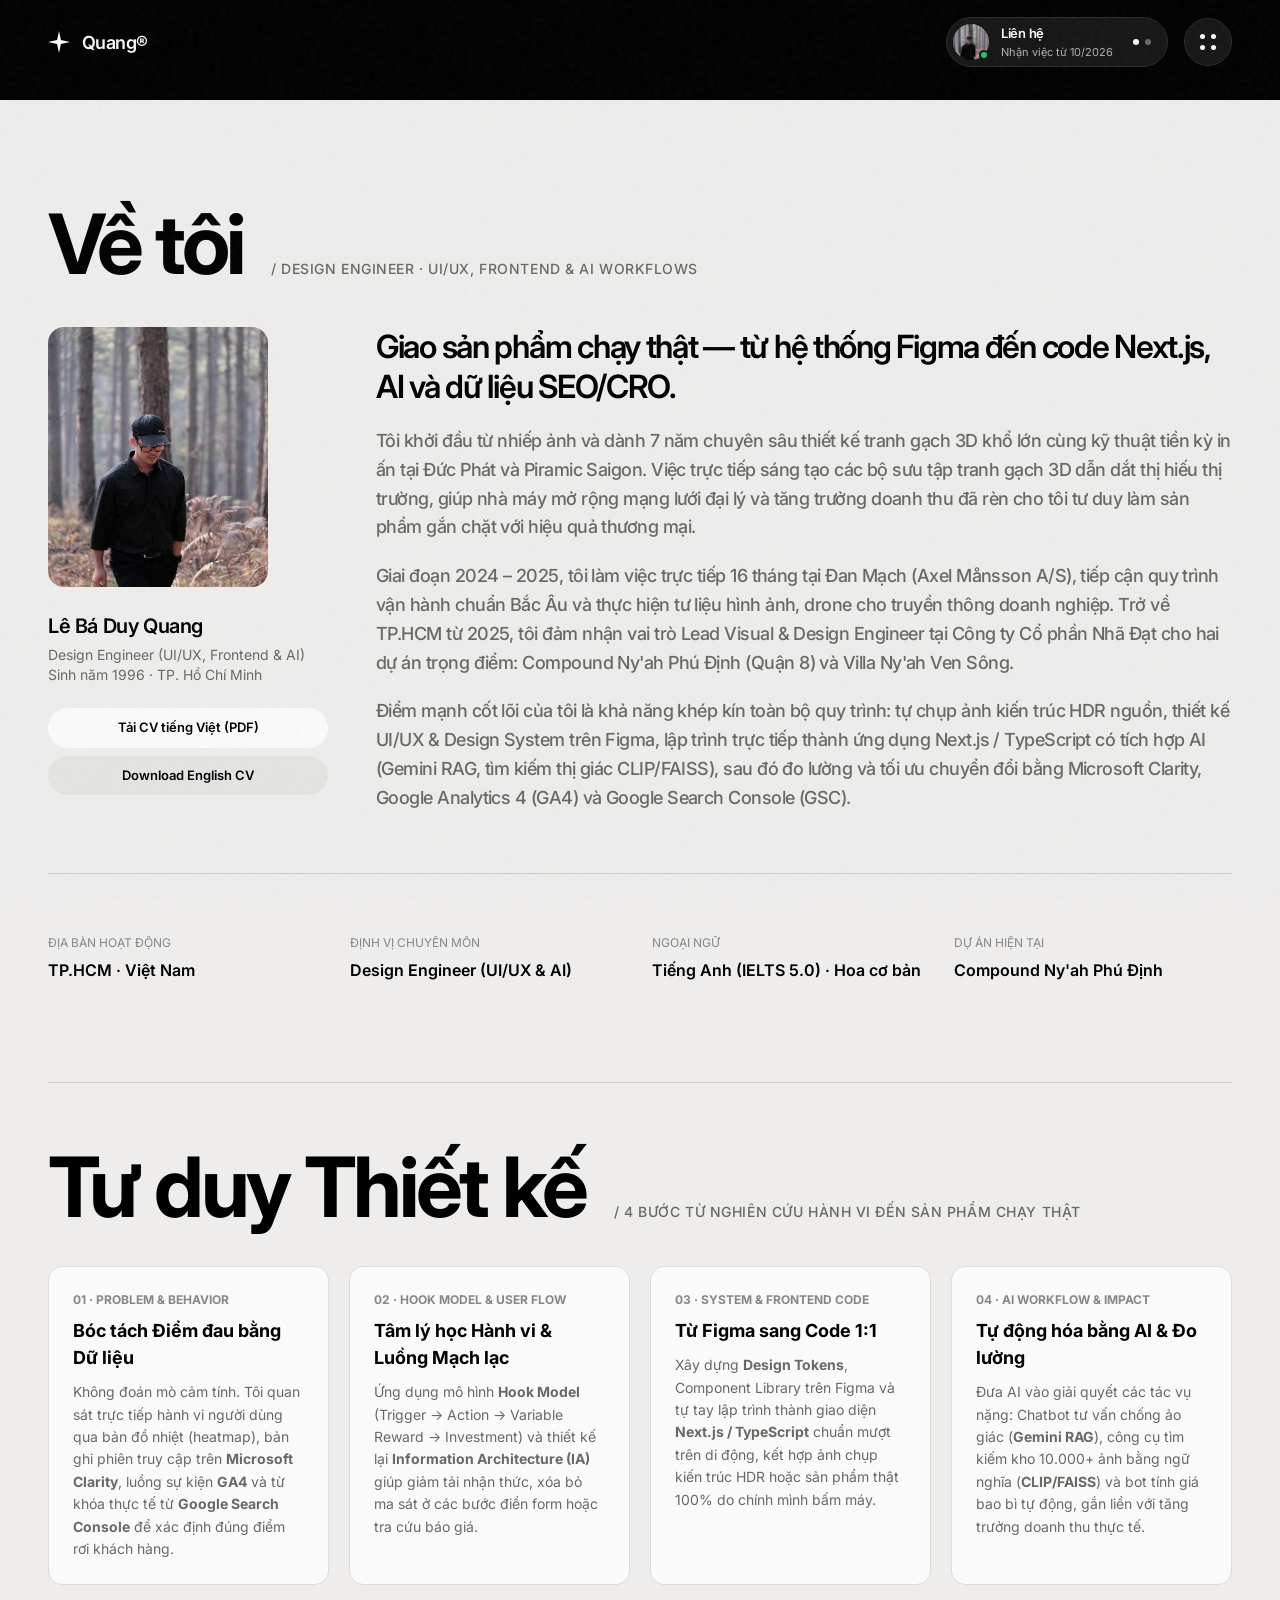
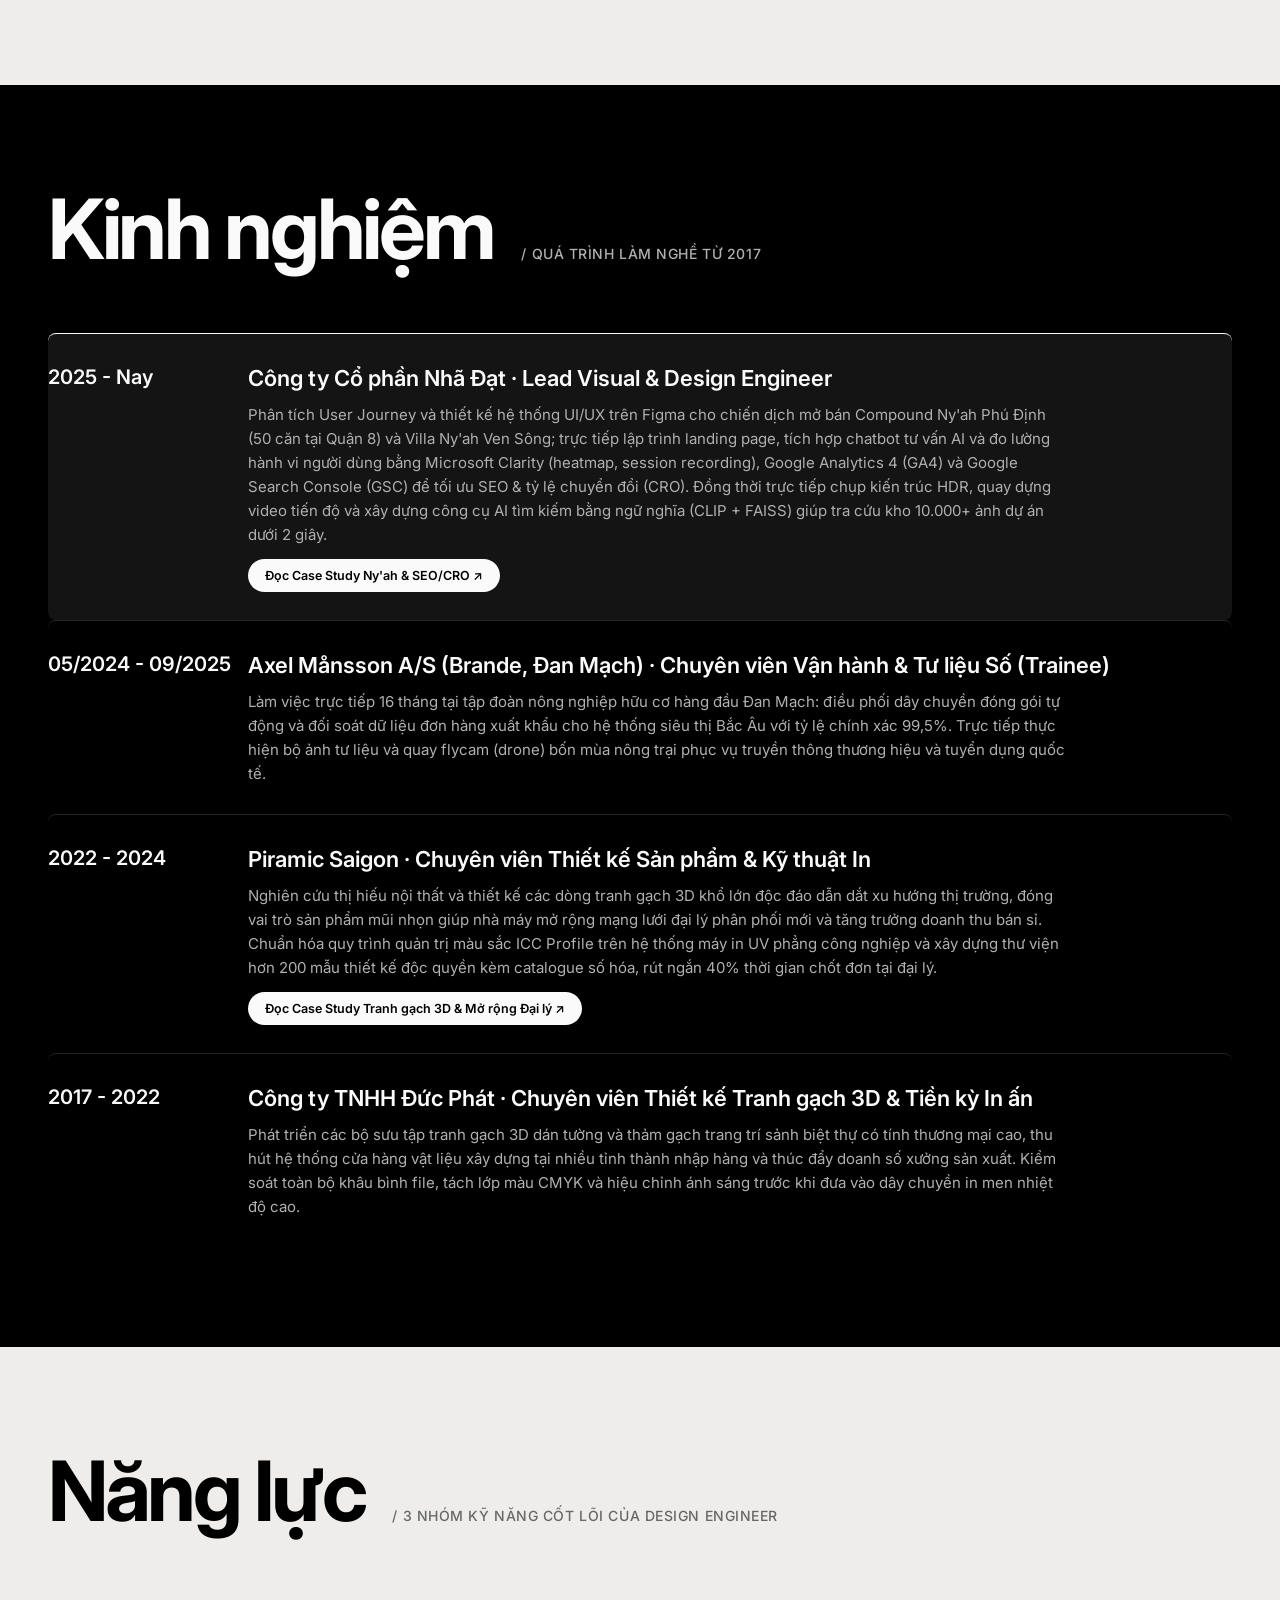
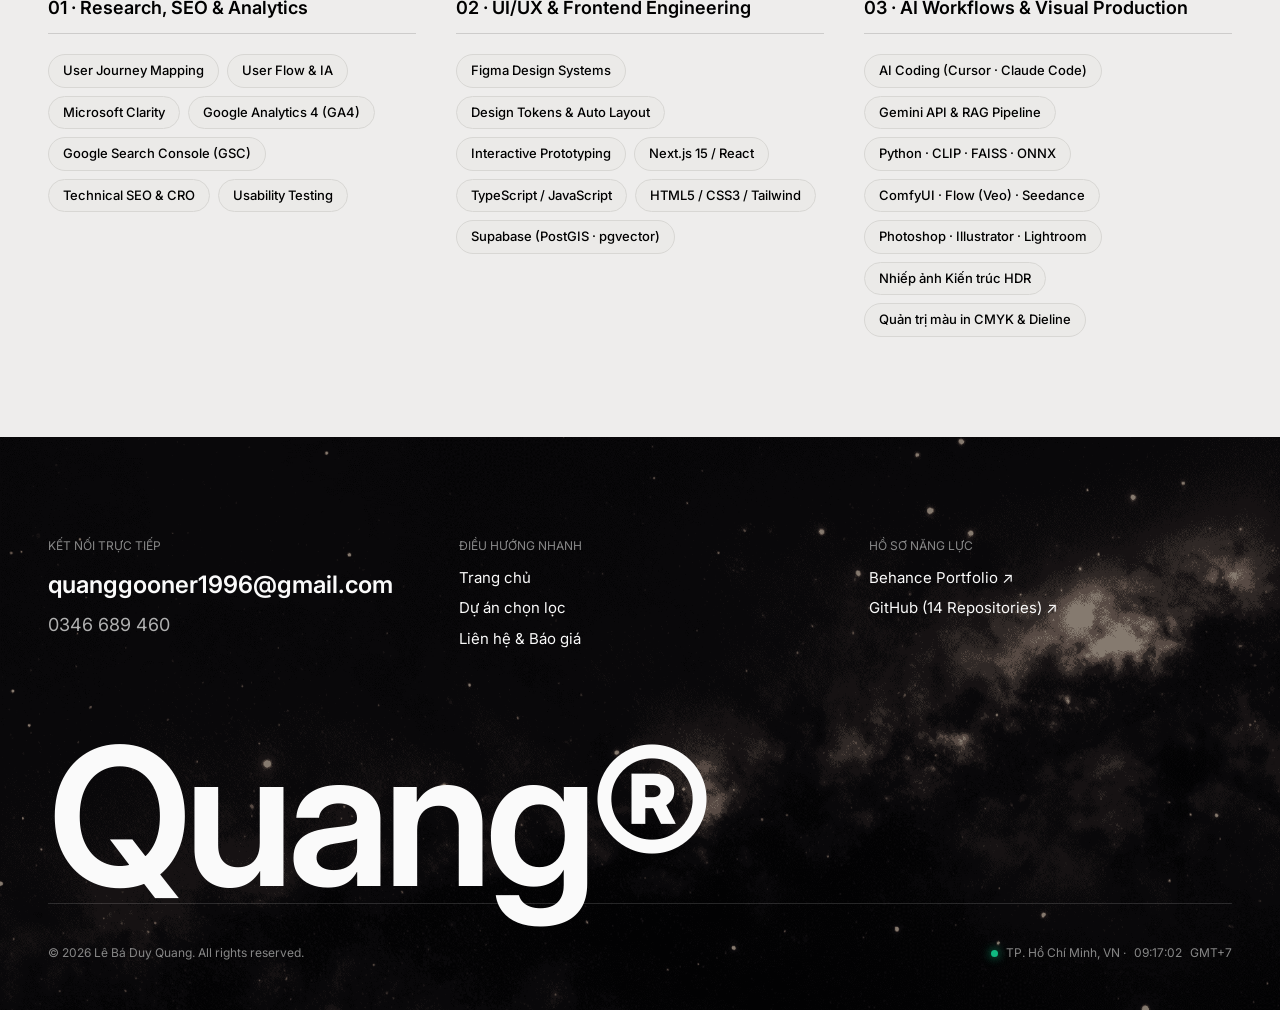
==== commit e0a8448d: "Add deep-dive UX & Product Case Studies (Problem Statement, Pain Points, Hook Model, User Flow, Exec" ====
--- a/about.html
+++ b/about.html
@@ -11,7 +11,7 @@
   <!-- Open Graph -->
   <meta property="og:type" content="website">
   <meta property="og:title" content="Về tôi · Lê Bá Duy Quang® | Design Engineer">
-  <meta property="og:description" content="Hành trình nghề nghiệp, kinh nghiệm thực chiến từ Việt Nam đến Đan Mạch và bộ kỹ năng Design Engineer của Lê Bá Duy Quang.">
+  <meta property="og:description" content="Hành trình nghề nghiệp, phương pháp tư duy sản phẩm và bộ kỹ năng Design Engineer của Lê Bá Duy Quang.">
   <meta property="og:image" content="media/portrait.jpg">
   <meta property="og:locale" content="vi_VN">
 
@@ -24,7 +24,7 @@
   <link href="https://fonts.googleapis.com/css2?family=Inter:wght@300;400;500;600;700&display=swap" rel="stylesheet">
 
   <!-- Astra CSS -->
-  <link rel="stylesheet" href="assets/styles/astra.css?v=2.8">
+  <link rel="stylesheet" href="assets/styles/astra.css?v=2.9">
 </head>
 <body>
 
@@ -69,7 +69,7 @@
     </div>
 
     <div class="header-center">
-      <span>Hồ sơ năng lực &amp; Hành trình nghề nghiệp</span>
+      <span>Hồ sơ năng lực &amp; Phương pháp tư duy sản phẩm</span>
     </div>
 
     <div class="header-right">
@@ -149,6 +149,51 @@
       </div>
     </section>
 
+    <!-- Section 1.5: Product & Design Thinking Methodology -->
+    <section class="section-paper" style="padding-top: 0;">
+      <div class="paper-grid">
+        <div class="paper-divider" style="margin-bottom: 60px;"></div>
+        <div class="services-head" style="margin-bottom: 36px;">
+          <h2 class="section-big-title">Tư duy Thiết kế</h2>
+          <div class="section-count-tag">/ 4 BƯỚC TỪ NGHIÊN CỨU HÀNH VI ĐẾN SẢN PHẨM CHẠY THẬT</div>
+        </div>
+
+        <div style="display: grid; grid-template-columns: repeat(4, 1fr); gap: 20px;">
+          <div class="cs-mini-card" style="padding: 24px;">
+            <div style="font-size: 12px; font-weight: 700; color: var(--text-dark-subtle); margin-bottom: 8px;">01 · PROBLEM &amp; BEHAVIOR</div>
+            <h3 style="font-size: 18px; font-weight: 700; margin-bottom: 10px;">Bóc tách Điểm đau bằng Dữ liệu</h3>
+            <p style="font-size: 14px; line-height: 1.6; color: var(--text-dark-muted);">
+              Không đoán mò cảm tính. Tôi quan sát trực tiếp hành vi người dùng qua bản đồ nhiệt (heatmap), bản ghi phiên truy cập trên <strong>Microsoft Clarity</strong>, luồng sự kiện <strong>GA4</strong> và từ khóa thực tế từ <strong>Google Search Console</strong> để xác định đúng điểm rơi khách hàng.
+            </p>
+          </div>
+
+          <div class="cs-mini-card" style="padding: 24px;">
+            <div style="font-size: 12px; font-weight: 700; color: var(--text-dark-subtle); margin-bottom: 8px;">02 · HOOK MODEL &amp; USER FLOW</div>
+            <h3 style="font-size: 18px; font-weight: 700; margin-bottom: 10px;">Tâm lý học Hành vi &amp; Luồng Mạch lạc</h3>
+            <p style="font-size: 14px; line-height: 1.6; color: var(--text-dark-muted);">
+              Ứng dụng mô hình <strong>Hook Model</strong> (Trigger → Action → Variable Reward → Investment) và thiết kế lại <strong>Information Architecture (IA)</strong> giúp giảm tải nhận thức, xóa bỏ ma sát ở các bước điền form hoặc tra cứu báo giá.
+            </p>
+          </div>
+
+          <div class="cs-mini-card" style="padding: 24px;">
+            <div style="font-size: 12px; font-weight: 700; color: var(--text-dark-subtle); margin-bottom: 8px;">03 · SYSTEM &amp; FRONTEND CODE</div>
+            <h3 style="font-size: 18px; font-weight: 700; margin-bottom: 10px;">Từ Figma sang Code 1:1</h3>
+            <p style="font-size: 14px; line-height: 1.6; color: var(--text-dark-muted);">
+              Xây dựng <strong>Design Tokens</strong>, Component Library trên Figma và tự tay lập trình thành giao diện <strong>Next.js / TypeScript</strong> chuẩn mượt trên di động, kết hợp ảnh chụp kiến trúc HDR hoặc sản phẩm thật 100% do chính mình bấm máy.
+            </p>
+          </div>
+
+          <div class="cs-mini-card" style="padding: 24px;">
+            <div style="font-size: 12px; font-weight: 700; color: var(--text-dark-subtle); margin-bottom: 8px;">04 · AI WORKFLOW &amp; IMPACT</div>
+            <h3 style="font-size: 18px; font-weight: 700; margin-bottom: 10px;">Tự động hóa bằng AI &amp; Đo lường</h3>
+            <p style="font-size: 14px; line-height: 1.6; color: var(--text-dark-muted);">
+              Đưa AI vào giải quyết các tác vụ nặng: Chatbot tư vấn chống ảo giác (<strong>Gemini RAG</strong>), công cụ tìm kiếm kho 10.000+ ảnh bằng ngữ nghĩa (<strong>CLIP/FAISS</strong>) và bot tính giá bao bì tự động, gắn liền với tăng trưởng doanh thu thực tế.
+            </p>
+          </div>
+        </div>
+      </div>
+    </section>
+
     <!-- Section 2: Detailed Experience Timeline -->
     <section class="section-experience" style="padding: 100px 48px;">
       <div class="paper-grid">
@@ -163,9 +208,10 @@
             <div style="width: 200px; font-size: 20px; font-weight: 600;">2025 - Nay</div>
             <div style="flex: 1;">
               <h3 style="font-size: 22px; font-weight: 600; margin-bottom: 8px;">Công ty Cổ phần Nhã Đạt · Lead Visual &amp; Design Engineer</h3>
-              <p style="font-size: 15px; color: var(--text-light-muted); line-height: 1.6; max-width: 820px;">
+              <p style="font-size: 15px; color: var(--text-light-muted); line-height: 1.6; max-width: 820px; margin-bottom: 12px;">
                 Phân tích User Journey và thiết kế hệ thống UI/UX trên Figma cho chiến dịch mở bán Compound Ny'ah Phú Định (50 căn tại Quận 8) và Villa Ny'ah Ven Sông; trực tiếp lập trình landing page, tích hợp chatbot tư vấn AI và đo lường hành vi người dùng bằng Microsoft Clarity (heatmap, session recording), Google Analytics 4 (GA4) và Google Search Console (GSC) để tối ưu SEO &amp; tỷ lệ chuyển đổi (CRO). Đồng thời trực tiếp chụp kiến trúc HDR, quay dựng video tiến độ và xây dựng công cụ AI tìm kiếm bằng ngữ nghĩa (CLIP + FAISS) giúp tra cứu kho 10.000+ ảnh dự án dưới 2 giây.
               </p>
+              <button type="button" class="cs-trigger-btn light" onclick="openCaseStudy('nyah')">Đọc Case Study Ny'ah &amp; SEO/CRO ↗</button>
             </div>
           </div>
 
@@ -185,9 +231,10 @@
             <div style="width: 200px; font-size: 20px; font-weight: 600;">2022 - 2024</div>
             <div style="flex: 1;">
               <h3 style="font-size: 22px; font-weight: 600; margin-bottom: 8px;">Piramic Saigon · Chuyên viên Thiết kế Sản phẩm &amp; Kỹ thuật In</h3>
-              <p style="font-size: 15px; color: var(--text-light-muted); line-height: 1.6; max-width: 820px;">
+              <p style="font-size: 15px; color: var(--text-light-muted); line-height: 1.6; max-width: 820px; margin-bottom: 12px;">
                 Nghiên cứu thị hiếu nội thất và thiết kế các dòng tranh gạch 3D khổ lớn độc đáo dẫn dắt xu hướng thị trường, đóng vai trò sản phẩm mũi nhọn giúp nhà máy mở rộng mạng lưới đại lý phân phối mới và tăng trưởng doanh thu bán sỉ. Chuẩn hóa quy trình quản trị màu sắc ICC Profile trên hệ thống máy in UV phẳng công nghiệp và xây dựng thư viện hơn 200 mẫu thiết kế độc quyền kèm catalogue số hóa, rút ngắn 40% thời gian chốt đơn tại đại lý.
               </p>
+              <button type="button" class="cs-trigger-btn light" onclick="openCaseStudy('tiles')">Đọc Case Study Tranh gạch 3D &amp; Mở rộng Đại lý ↗</button>
             </div>
           </div>
 
@@ -298,6 +345,6 @@
     </div>
   </footer>
 
-  <script src="assets/astra.js?v=2.8"></script>
+  <script src="assets/astra.js?v=2.9"></script>
 </body>
 </html>
--- a/assets/styles/astra.css
+++ b/assets/styles/astra.css
@@ -160,7 +160,8 @@
   .header-center {
     display: block;
     position: absolute;
-    left: 360px;
+    left: 170px;
+    white-space: nowrap;
     font-size: 13px;
     font-weight: 500;
     line-height: 1.3;
@@ -1772,7 +1773,7 @@
   will-change: transform, opacity;
 }
 .framer-appear.will-animate {
-  opacity: 0.001;
+  opacity: 0;
   transform: translate3d(0, 24px, 0);
 }
 .framer-appear.will-animate.in-view {
@@ -2013,8 +2014,7 @@
 .site-header {
   transform: translate3d(0, -60px, 0);
   opacity: 0;
-  transition: transform 2.1s cubic-bezier(0.16, 1, 0.3, 1) 0.15s,
-              opacity 1.8s cubic-bezier(0.16, 1, 0.3, 1) 0.15s;
+  transition: transform 0.6s cubic-bezier(0.16, 1, 0.3, 1), opacity 0.5s ease-out;
   will-change: transform, opacity;
 }
 .site-header.hero-ready {
@@ -2043,7 +2043,7 @@
   color: #FFFFFF !important;
   mix-blend-mode: difference !important;
   transform: translate3d(0, -126px, 0);
-  opacity: 0.001;
+  opacity: 0;
   transition: transform 2.2s cubic-bezier(0.16, 1, 0.3, 1) 0.25s,
               opacity 2.0s cubic-bezier(0.16, 1, 0.3, 1) 0.25s;
   will-change: transform, opacity;
@@ -2054,7 +2054,7 @@
   mix-blend-mode: difference !important;
   margin-left: 8px;
   transform: translate3d(0, -176px, 0);
-  opacity: 0.001;
+  opacity: 0;
   transition: transform 2.0s cubic-bezier(0.16, 1, 0.3, 1) 0.35s,
               opacity 1.8s cubic-bezier(0.16, 1, 0.3, 1) 0.35s;
   will-change: transform, opacity;
@@ -2067,10 +2067,9 @@
 
 /* 3. Celestial Planet Sphere expansion */
 .hero-planet {
-  transform: scale(0.92);
-  opacity: 0.85;
-  transition: transform 2.4s cubic-bezier(0.16, 1, 0.3, 1) 0.1s,
-              opacity 2.0s cubic-bezier(0.16, 1, 0.3, 1) 0.1s;
+  transform: scale(1);
+  opacity: 1;
+  transition: transform 0.8s cubic-bezier(0.16, 1, 0.3, 1), opacity 0.7s ease-out;
   will-change: transform, opacity;
 }
 .hero-planet.hero-ready {
@@ -2081,10 +2080,9 @@
 /* 4. Optical Lens Rings */
 .hero-lens-ring-outer,
 .hero-lens-ring-inner {
-  transform: scale(0.95);
-  opacity: 0.001;
-  transition: transform 2.4s cubic-bezier(0.16, 1, 0.3, 1) 0.2s,
-              opacity 2.0s cubic-bezier(0.16, 1, 0.3, 1) 0.2s;
+  transform: scale(1);
+  opacity: 1;
+  transition: transform 0.8s cubic-bezier(0.16, 1, 0.3, 1), opacity 0.7s ease-out;
   will-change: transform, opacity;
 }
 .hero-lens-ring-outer.hero-ready,
@@ -2095,10 +2093,9 @@
 
 /* 5. Satellite Orb & Horizontal Asteroid Streak */
 .hero-satellite-orb {
-  transform: scale(0.01);
-  opacity: 0.001;
-  transition: transform 1.8s cubic-bezier(0.16, 1, 0.3, 1) 0.35s,
-              opacity 1.2s cubic-bezier(0.16, 1, 0.3, 1) 0.35s;
+  transform: scale(1);
+  opacity: 1;
+  transition: transform 0.6s cubic-bezier(0.16, 1, 0.3, 1), opacity 0.5s ease-out;
   will-change: transform, opacity;
 }
 .hero-satellite-orb.hero-ready {
@@ -2116,11 +2113,10 @@
   background: linear-gradient(90deg, rgba(0,0,0,0) 0%, rgba(0,0,0,0.88) 18%, rgba(0,0,0,0.96) 75%, rgba(0,0,0,0) 100%);
   z-index: 3;
   pointer-events: none;
-  transform: scaleX(0);
+  transform: scaleX(1);
   transform-origin: left center;
-  opacity: 0.001;
-  transition: transform 2.0s cubic-bezier(0.16, 1, 0.3, 1) 0.45s,
-              opacity 1.4s cubic-bezier(0.16, 1, 0.3, 1) 0.45s;
+  opacity: 1;
+  transition: transform 0.7s cubic-bezier(0.16, 1, 0.3, 1), opacity 0.6s ease-out;
   will-change: transform, opacity;
 }
 .hero-streak.hero-ready {
@@ -2130,10 +2126,9 @@
 
 /* 6. White Subtitles & Center Header text (y: -41px drop) */
 .hero-subtitle-wrap {
-  transform: translate3d(0, -41px, 0);
-  opacity: 0.001;
-  transition: transform 2.1s cubic-bezier(0.16, 1, 0.3, 1) 0.65s,
-              opacity 1.8s cubic-bezier(0.16, 1, 0.3, 1) 0.65s;
+  transform: none;
+  opacity: 1;
+  transition: transform 0.6s cubic-bezier(0.16, 1, 0.3, 1), opacity 0.5s ease-out;
   will-change: transform, opacity;
 }
 .hero-subtitle-wrap.hero-ready {
@@ -2142,10 +2137,9 @@
 }
 
 .header-center {
-  transform: translate3d(0, -32px, 0);
-  opacity: 0.001;
-  transition: transform 2.1s cubic-bezier(0.16, 1, 0.3, 1) 0.5s,
-              opacity 1.8s cubic-bezier(0.16, 1, 0.3, 1) 0.5s;
+  transform: none;
+  opacity: 1;
+  transition: transform 0.6s cubic-bezier(0.16, 1, 0.3, 1), opacity 0.5s ease-out;
   will-change: transform, opacity;
 }
 .header-center.hero-ready {
@@ -2155,50 +2149,49 @@
 
 /* 7. Left Service Items (Staggered Slide-in) */
 .hero-service-item {
-  transform: translate3d(-35px, -15px, 0);
-  opacity: 0.001;
-  transition: transform 2.0s cubic-bezier(0.16, 1, 0.3, 1),
-              opacity 1.8s cubic-bezier(0.16, 1, 0.3, 1),
+  transform: none;
+  opacity: 1;
+  transition: transform 0.5s cubic-bezier(0.16, 1, 0.3, 1), opacity 0.4s ease-out,
               border-color 0.25s ease,
               background 0.25s ease;
   will-change: transform, opacity;
 }
 .hero-ready .hero-service-item:nth-child(1) {
-  transition-delay: 0.50s;
+  transition-delay: 0.10s;
   transform: translate3d(0, 0, 0);
   opacity: 1;
 }
 .hero-ready .hero-service-item:nth-child(2) {
-  transition-delay: 0.65s;
+  transition-delay: 0.16s;
   transform: translate3d(0, 0, 0);
   opacity: 1;
 }
 .hero-ready .hero-service-item:nth-child(3) {
-  transition-delay: 0.80s;
+  transition-delay: 0.22s;
   transform: translate3d(0, 0, 0);
   opacity: 1;
 }
 .hero-ready .hero-service-item:nth-child(4) {
-  transition-delay: 0.95s;
+  transition-delay: 0.28s;
   transform: translate3d(0, 0, 0);
   opacity: 1;
 }
 
 /* ==========================================================================
-   ASTRA SATELLITE ORB (Positioned inside planet sphere 1:1 with Astra)
+   ASTRA SATELLITE ORB (Precision 3D Matte Spherical Shading & Ambient Shadow)
    ========================================================================== */
 .hero-satellite-wrap {
   position: absolute;
-  top: 168px;
-  left: 475px;
-  width: 96px;
-  height: 96px;
-  z-index: 5;
+  top: 148px;
+  left: 465px;
+  width: 76px;
+  height: 76px;
+  z-index: 4;
   pointer-events: none;
-  transform: scale(0.01);
-  opacity: 0.001;
-  transition: transform 1.8s cubic-bezier(0.16, 1, 0.3, 1) 0.35s,
-              opacity 1.2s cubic-bezier(0.16, 1, 0.3, 1) 0.35s;
+  opacity: 1;
+  transform: scale(1);
+  transition: transform 0.7s cubic-bezier(0.16, 1, 0.3, 1) 0.15s,
+              opacity 0.6s ease-out 0.15s;
   will-change: transform, opacity;
 }
 .hero-satellite-wrap.hero-ready {
@@ -2210,309 +2203,318 @@
   position: absolute;
   top: 0;
   left: 0;
-  width: 96px;
-  height: 96px;
+  width: 76px;
+  height: 76px;
   border-radius: 50%;
-  background: radial-gradient(circle at 35% 35%, #2c2c2c 0%, #111111 55%, #000000 100%);
-  box-shadow: 0 16px 36px rgba(0, 0, 0, 0.65), 0 4px 12px rgba(0, 0, 0, 0.45);
-}
-
-.hero-slogan-block {
-  position: absolute;
-  top: 240px;
-  right: 180px;
-  z-index: 5;
-  text-align: right;
-  font-size: clamp(20px, 2.2vw, 32px);
-  font-weight: 600;
+  background: radial-gradient(circle at 34% 32%, #424345 0%, #2b2c2e 28%, #1c1d1e 58%, #0c0d0d 85%, #030303 100%);
+  box-shadow: 16px 22px 38px rgba(0, 0, 0, 0.32),
+              6px 8px 16px rgba(0, 0, 0, 0.20),
+              inset 1px 1px 2px rgba(255, 255, 255, 0.16),
+              inset -2px -2px 6px rgba(0, 0, 0, 0.7);
+}
+
+
+/* ==========================================================================
+   09_UX_CASE_STUDY_DRAWER (Deep-Dive Product & Design Engineering Thinking)
+   Inspired by Framer Case Study Architecture (CGV Hook Model & OneSeat UX)
+   ========================================================================== */
+.cs-modal {
+  position: fixed;
+  inset: 0;
+  z-index: 10500;
+  background: rgba(5, 5, 5, 0.86);
+  backdrop-filter: blur(20px);
+  -webkit-backdrop-filter: blur(20px);
+  display: none;
+  justify-content: center;
+  align-items: flex-start;
+  overflow-y: auto;
+  padding: 40px 24px 80px;
+  color: var(--text-dark-primary);
+}
+.cs-modal.open {
+  display: flex;
+}
+.cs-sheet {
+  width: 100%;
+  max-width: 1060px;
+  background: var(--bg-paper);
+  border-radius: 24px;
+  overflow: hidden;
+  box-shadow: 0 32px 90px rgba(0, 0, 0, 0.75);
+  border: 1px solid rgba(255, 255, 255, 0.14);
+  animation: csSheetIn 0.45s cubic-bezier(0.16, 1, 0.3, 1);
+}
+@keyframes csSheetIn {
+  from { opacity: 0; transform: translateY(32px) scale(0.98); }
+  to { opacity: 1; transform: translateY(0) scale(1); }
+}
+.cs-topbar {
+  position: sticky;
+  top: 0;
+  z-index: 20;
+  display: flex;
+  justify-content: space-between;
+  align-items: center;
+  padding: 18px 36px;
+  background: rgba(238, 237, 236, 0.92);
+  backdrop-filter: blur(16px);
+  -webkit-backdrop-filter: blur(16px);
+  border-bottom: 1px solid var(--border-dark);
+}
+.cs-topbar-tag {
+  font-size: 12px;
+  font-weight: 600;
+  letter-spacing: 0.08em;
+  text-transform: uppercase;
+  color: var(--text-dark-muted);
+}
+.cs-close-btn {
+  padding: 8px 18px;
+  background: #000000;
   color: #FAFAFA;
+  border-radius: var(--radius-pill);
+  font-size: 13px;
+  font-weight: 600;
+  transition: transform 0.2s ease, opacity 0.2s ease;
+}
+.cs-close-btn:hover {
+  transform: scale(1.04);
+  opacity: 0.9;
+}
+.cs-hero {
+  padding: 48px 48px 36px;
+  background: #0B0B0B;
+  color: #FAFAFA;
+}
+.cs-kicker {
+  display: inline-block;
+  padding: 5px 12px;
+  border-radius: var(--radius-pill);
+  background: rgba(255, 255, 255, 0.1);
+  border: 1px solid rgba(255, 255, 255, 0.16);
+  font-size: 11px;
+  font-weight: 600;
+  letter-spacing: 0.08em;
+  text-transform: uppercase;
+  margin-bottom: 16px;
+  color: #E5E4E2;
+}
+.cs-title {
+  font-size: clamp(28px, 4vw, 46px);
+  font-weight: 700;
+  letter-spacing: -0.04em;
+  line-height: 1.12;
+  margin-bottom: 16px;
+}
+.cs-subtitle {
+  font-size: 17px;
+  line-height: 1.6;
+  color: #B8B8B8;
+  max-width: 820px;
+}
+.cs-meta-strip {
+  display: grid;
+  grid-template-columns: repeat(4, 1fr);
+  gap: 20px;
+  margin-top: 36px;
+  padding-top: 28px;
+  border-top: 1px solid rgba(255, 255, 255, 0.14);
+}
+.cs-meta-label {
+  font-size: 11px;
+  font-weight: 600;
+  letter-spacing: 0.08em;
+  text-transform: uppercase;
+  color: #878787;
+  margin-bottom: 6px;
+}
+.cs-meta-val {
+  font-size: 14px;
+  font-weight: 600;
+  color: #FAFAFA;
+  line-height: 1.4;
+}
+.cs-cover-wrap {
+  width: 100%;
+  max-height: 460px;
+  overflow: hidden;
+  background: #161616;
+  border-bottom: 1px solid var(--border-dark);
+}
+.cs-cover-img {
+  width: 100%;
+  height: 420px;
+  object-fit: cover;
+  object-position: top center;
+}
+.cs-body {
+  padding: 48px;
+  display: flex;
+  flex-direction: column;
+  gap: 44px;
+}
+.cs-section {
+  display: grid;
+  grid-template-columns: 240px 1fr;
+  gap: 36px;
+  padding-bottom: 40px;
+  border-bottom: 1px solid var(--border-dark);
+}
+.cs-section:last-child {
+  border-bottom: none;
+  padding-bottom: 0;
+}
+.cs-sec-index {
+  font-size: 12px;
+  font-weight: 700;
+  letter-spacing: 0.08em;
+  text-transform: uppercase;
+  color: var(--text-dark-subtle);
+  margin-bottom: 6px;
+}
+.cs-sec-heading {
+  font-size: 20px;
+  font-weight: 700;
+  letter-spacing: -0.03em;
+  color: var(--text-dark-primary);
   line-height: 1.25;
-  letter-spacing: -0.02em;
-  pointer-events: none;
-  transform: translate3d(0, -32px, 0);
-  opacity: 0.001;
-  transition: transform 2.0s cubic-bezier(0.16, 1, 0.3, 1) 0.5s,
-              opacity 1.8s cubic-bezier(0.16, 1, 0.3, 1) 0.5s;
-}
-.hero-slogan-block.hero-ready {
-  transform: translate3d(0, 0, 0);
-  opacity: 1;
-}
-
-.timeline-view-link {
+}
+.cs-sec-content {
+  display: flex;
+  flex-direction: column;
+  gap: 16px;
+  font-size: 15.5px;
+  line-height: 1.68;
+  color: #262625;
+}
+.cs-callout {
+  background: #FAFAFA;
+  border-left: 4px solid #000000;
+  padding: 18px 22px;
+  border-radius: 0 12px 12px 0;
+  font-size: 15px;
+  line-height: 1.6;
+  color: #111111;
+  box-shadow: 0 4px 14px rgba(0, 0, 0, 0.04);
+}
+.cs-cards-2col {
+  display: grid;
+  grid-template-columns: 1fr 1fr;
+  gap: 16px;
+  margin-top: 6px;
+}
+.cs-mini-card {
+  background: #FAFAFA;
+  border: 1px solid #DEDCD9;
+  border-radius: 14px;
+  padding: 20px;
+}
+.cs-mini-card h4 {
+  font-size: 15px;
+  font-weight: 700;
+  margin-bottom: 8px;
+  color: #000000;
+}
+.cs-mini-card p {
+  font-size: 14px;
+  line-height: 1.55;
+  color: var(--text-dark-muted);
+}
+.cs-flow-steps {
+  display: grid;
+  grid-template-columns: repeat(auto-fit, minmax(180px, 1fr));
+  gap: 12px;
+  margin-top: 8px;
+}
+.cs-flow-step {
+  background: #121212;
+  color: #FAFAFA;
+  padding: 16px 18px;
+  border-radius: 12px;
+}
+.cs-flow-step-num {
+  font-size: 11px;
+  font-weight: 700;
+  color: #A0A0A0;
+  letter-spacing: 0.06em;
+  margin-bottom: 4px;
+}
+.cs-flow-step-title {
+  font-size: 14px;
+  font-weight: 600;
+  margin-bottom: 4px;
+}
+.cs-flow-step-desc {
+  font-size: 12.5px;
+  color: #BDBDBD;
+  line-height: 1.45;
+}
+.cs-metrics-grid {
+  display: grid;
+  grid-template-columns: repeat(3, 1fr);
+  gap: 16px;
+}
+.cs-metric-box {
+  background: #FAFAFA;
+  border: 1px solid #DEDCD9;
+  border-radius: 14px;
+  padding: 20px;
+}
+.cs-metric-num {
+  font-size: 28px;
+  font-weight: 700;
+  letter-spacing: -0.04em;
+  color: #000000;
+  margin-bottom: 4px;
+}
+.cs-metric-label {
+  font-size: 13px;
+  color: var(--text-dark-muted);
+  line-height: 1.45;
+}
+.cs-footer-bar {
+  padding: 28px 48px;
+  background: #E5E4E2;
+  display: flex;
+  justify-content: space-between;
+  align-items: center;
+  flex-wrap: wrap;
+  gap: 16px;
+}
+.cs-btn-row {
+  display: flex;
+  flex-wrap: wrap;
+  gap: 10px;
+  margin-top: 8px;
+}
+.cs-trigger-btn {
   display: inline-flex;
   align-items: center;
-  justify-content: center;
-  margin-top: 16px;
-  font-size: 13px;
-  font-weight: 600;
+  gap: 6px;
+  padding: 8px 16px;
+  background: #000000;
   color: #FAFAFA;
-  text-decoration: none;
-  min-height: 44px;
-  padding: 0 20px;
-  border-radius: 999px;
-  background: rgba(255, 255, 255, 0.08);
-  border: 1px solid rgba(255, 255, 255, 0.16);
-  transition: background 0.25s ease, border-color 0.25s ease, transform 0.2s ease, box-shadow 0.25s ease;
+  border-radius: var(--radius-pill);
+  font-size: 12.5px;
+  font-weight: 600;
   cursor: pointer;
-  white-space: nowrap;
-}
-.timeline-view-link:hover {
-  background: rgba(255, 255, 255, 0.16);
-  border-color: rgba(255, 255, 255, 0.35);
+  transition: transform 0.2s ease, background 0.2s ease;
+}
+.cs-trigger-btn:hover {
   transform: translateY(-2px);
-  box-shadow: 0 6px 20px rgba(0, 0, 0, 0.3);
-}
-.timeline-view-link:active {
-  transform: scale(0.96);
-}
-
-/* ==========================================================================
-   UI/UX PRO MAX HEURISTIC INTERACTIVITY & ERGONOMICS
-   ========================================================================== */
-.hero-service-item {
-  cursor: pointer;
-  transition: background 0.25s ease, transform 0.2s cubic-bezier(0.16, 1, 0.3, 1), border-color 0.25s ease;
-  user-select: none;
-  border-radius: 6px;
-  padding: 8px 12px;
-  margin: -2px -12px;
-}
-.hero-service-item:hover {
-  background: rgba(0, 0, 0, 0.04);
-  transform: translateX(4px);
-}
-.hero-service-item:active {
-  transform: translateX(2px) scale(0.98);
-}
-.hero-service-item:focus-visible {
-  outline: 2px solid rgba(0, 0, 0, 0.6);
-  outline-offset: 2px;
-}
-
-.timeline-card {
-  cursor: pointer;
-}
-.timeline-card:active {
-  transform: scale(0.99);
-}
-
-.accordion-header {
-  cursor: pointer;
-  user-select: none;
-  transition: opacity 0.2s ease, transform 0.2s ease;
-}
-.accordion-header:active {
-  opacity: 0.85;
-}
-.accordion-header:focus-visible {
-  outline: 2px solid rgba(0, 0, 0, 0.7);
-  outline-offset: 4px;
-}
-
-/* Lightbox overlay sits above header (z-index 1000) */
-.lightbox {
-  z-index: 10000 !important;
-}
-
-/* Project gallery cards interactivity */
-.project-work-thumb, .project-work-title {
-  cursor: pointer;
-  transition: opacity 0.2s ease;
-}
-.project-work-thumb:hover {
-  opacity: 0.94;
-}
-.project-work-title:hover {
-  color: var(--brand-accent, #2563eb);
-}
-
-/* Active touch feedback for all buttons */
-button:active, .filter-btn:active, .pricing-btn:active, .contact-pill:active, .menu-trigger-btn:active {
-  transform: scale(0.96);
-  transition: transform 0.1s ease;
-}
-
-/* Focus rings for accessibility */
-button:focus-visible, a:focus-visible {
-  outline: 2px solid rgba(255, 255, 255, 0.6);
-  outline-offset: 2px;
-}
-.section-paper button:focus-visible, .section-paper a:focus-visible {
-  outline: 2px solid rgba(0, 0, 0, 0.6);
-}
-
-
-/* ==========================================================================
-   ASTRA REVOLVING SATELLITE & MINI MOON SYSTEM (Astra 1:1 Continuous Orbit)
-   ========================================================================== */
-.hero-satellite-wrap {
-  position: absolute;
-  top: 148px;
-  left: 465px;
-  width: 74px;
-  height: 74px;
-  z-index: 4;
-  pointer-events: none;
-  transform: scale(1.0);
-  opacity: 1;
-  transition: transform 1.2s cubic-bezier(0.16, 1, 0.3, 1), opacity 0.8s ease;
-  will-change: transform, opacity;
-}
-.hero-satellite-wrap.hero-ready {
-  transform: scale(1.0);
-  opacity: 1;
-}
-
-.hero-satellite-orb {
-  width: 74px;
-  height: 74px;
-  border-radius: 50%;
-  background: radial-gradient(circle at 35% 35%, #2a2a2a 0%, #0d0d0d 65%, #000000 100%);
-  box-shadow: 0 12px 36px rgba(0, 0, 0, 0.65), inset 0 -2px 6px rgba(255, 255, 255, 0.08);
-  position: relative;
-}
-
-.hero-satellite-orbit-track {
-  position: absolute;
-  top: 50%;
-  left: 50%;
-  width: 146px;
-  height: 146px;
-  margin-top: -73px;
-  margin-left: -73px;
-  border-radius: 50%;
-  pointer-events: none;
-  animation: astraOrbitMini 4.5s linear infinite;
-  will-change: transform;
-}
-
-.hero-satellite-mini {
-  position: absolute;
-  top: 0;
-  left: 50%;
-  width: 18px;
-  height: 18px;
-  margin-left: -9px;
-  margin-top: -9px;
-  border-radius: 50%;
-  background: radial-gradient(circle at 35% 35%, #3a3a3a 0%, #181818 60%, #000000 100%);
-  box-shadow: 0 4px 12px rgba(0, 0, 0, 0.55), 0 1px 4px rgba(0, 0, 0, 0.35);
-  border: 1px solid rgba(255, 255, 255, 0.12);
-}
-
-@keyframes astraOrbitMini {
-  0% {
-    transform: rotate(0deg);
+  background: #262626;
+}
+.cs-trigger-btn.light {
+  background: #FAFAFA;
+  color: #000000;
+  border: 1px solid rgba(255, 255, 255, 0.25);
+}
+@media (max-width: 820px) {
+  .cs-hero, .cs-body, .cs-footer-bar { padding: 28px 20px; }
+  .cs-topbar { padding: 14px 20px; }
+  .cs-meta-strip, .cs-section, .cs-cards-2col, .cs-metrics-grid {
+    grid-template-columns: 1fr;
+    gap: 16px;
   }
-  100% {
-    transform: rotate(360deg);
-  }
-}
-
-
-/* ==========================================================================
-   HEURISTIC INTERACTION ENHANCEMENTS (UI/UX Pro Max WCAG AA & Ergonomics)
-   ========================================================================== */
-.tools-stack-block {
-  position: relative;
-}
-.tools-popover {
-  position: absolute;
-  top: 100%;
-  left: 0;
-  margin-top: 14px;
-  background: rgba(18, 18, 18, 0.95);
-  backdrop-filter: blur(24px);
-  -webkit-backdrop-filter: blur(24px);
-  border: 1px solid rgba(255, 255, 255, 0.16);
-  border-radius: var(--radius-md);
-  padding: 18px 22px;
-  width: 320px;
-  max-width: calc(100vw - 48px);
-  box-shadow: 0 20px 50px rgba(0, 0, 0, 0.5);
-  z-index: 100;
-  display: none;
-  opacity: 0;
-  transform: translateY(-6px);
-  transition: opacity 0.25s cubic-bezier(0.16, 1, 0.3, 1), transform 0.25s cubic-bezier(0.16, 1, 0.3, 1);
-}
-.tools-popover.open {
-  display: block;
-  opacity: 1;
-  transform: translateY(0);
-}
-.tools-popover-title {
-  font-size: 13px;
-  font-weight: 600;
-  color: #FFFFFF;
-  margin-bottom: 12px;
-  letter-spacing: -0.01em;
-}
-.tools-popover-tags {
-  display: flex;
-  flex-wrap: wrap;
-  gap: 8px;
-}
-.tools-popover-tags span {
-  font-size: 11px;
-  font-weight: 500;
-  background: rgba(255, 255, 255, 0.10);
-  color: rgba(255, 255, 255, 0.85);
-  padding: 5px 12px;
-  border-radius: 999px;
-  border: 1px solid rgba(255, 255, 255, 0.14);
-}
-.tool-badge-more {
-  cursor: pointer;
-  transition: transform 0.2s ease, border-color 0.2s ease, background 0.2s ease;
-}
-.tool-badge-more:hover {
-  transform: scale(1.12);
-  background: #1a1a1a;
-  border-color: #2563eb !important;
-}
-
-/* Dashboard Products Link Highlight */
-.dash-product-link {
-  color: var(--text-dark-primary);
-  text-decoration: none;
-  border-bottom: 1px dashed var(--text-dark-muted);
-  transition: color 0.2s ease, border-color 0.2s ease;
-}
-.dash-product-link:hover {
-  color: #2563eb;
-  border-color: #2563eb;
-}
-
-/* Footer Giant Watermark Link */
-.footer-giant-brand-link {
-  text-decoration: none;
-  display: block;
-  cursor: pointer;
-}
-.footer-giant-brand {
-  transition: opacity 0.3s ease, transform 0.3s ease;
-}
-.footer-giant-brand-link:hover .footer-giant-brand {
-  opacity: 0.12 !important;
-  transform: translateY(-6px);
-}
-
-/* Ensure entire timeline-card has pointer cursor */
-.timeline-card {
-  cursor: pointer;
-}
-
-.hero-service-dash {
-  font-size: 16px;
-  font-weight: 400;
-  opacity: 0.35;
-  margin-left: 24px;
-  transition: opacity 0.2s ease, font-weight 0.2s ease;
-}
-.hero-service-item.active .hero-service-dash {
-  opacity: 1;
-  font-weight: 700;
-  color: #000000;
-}
+}
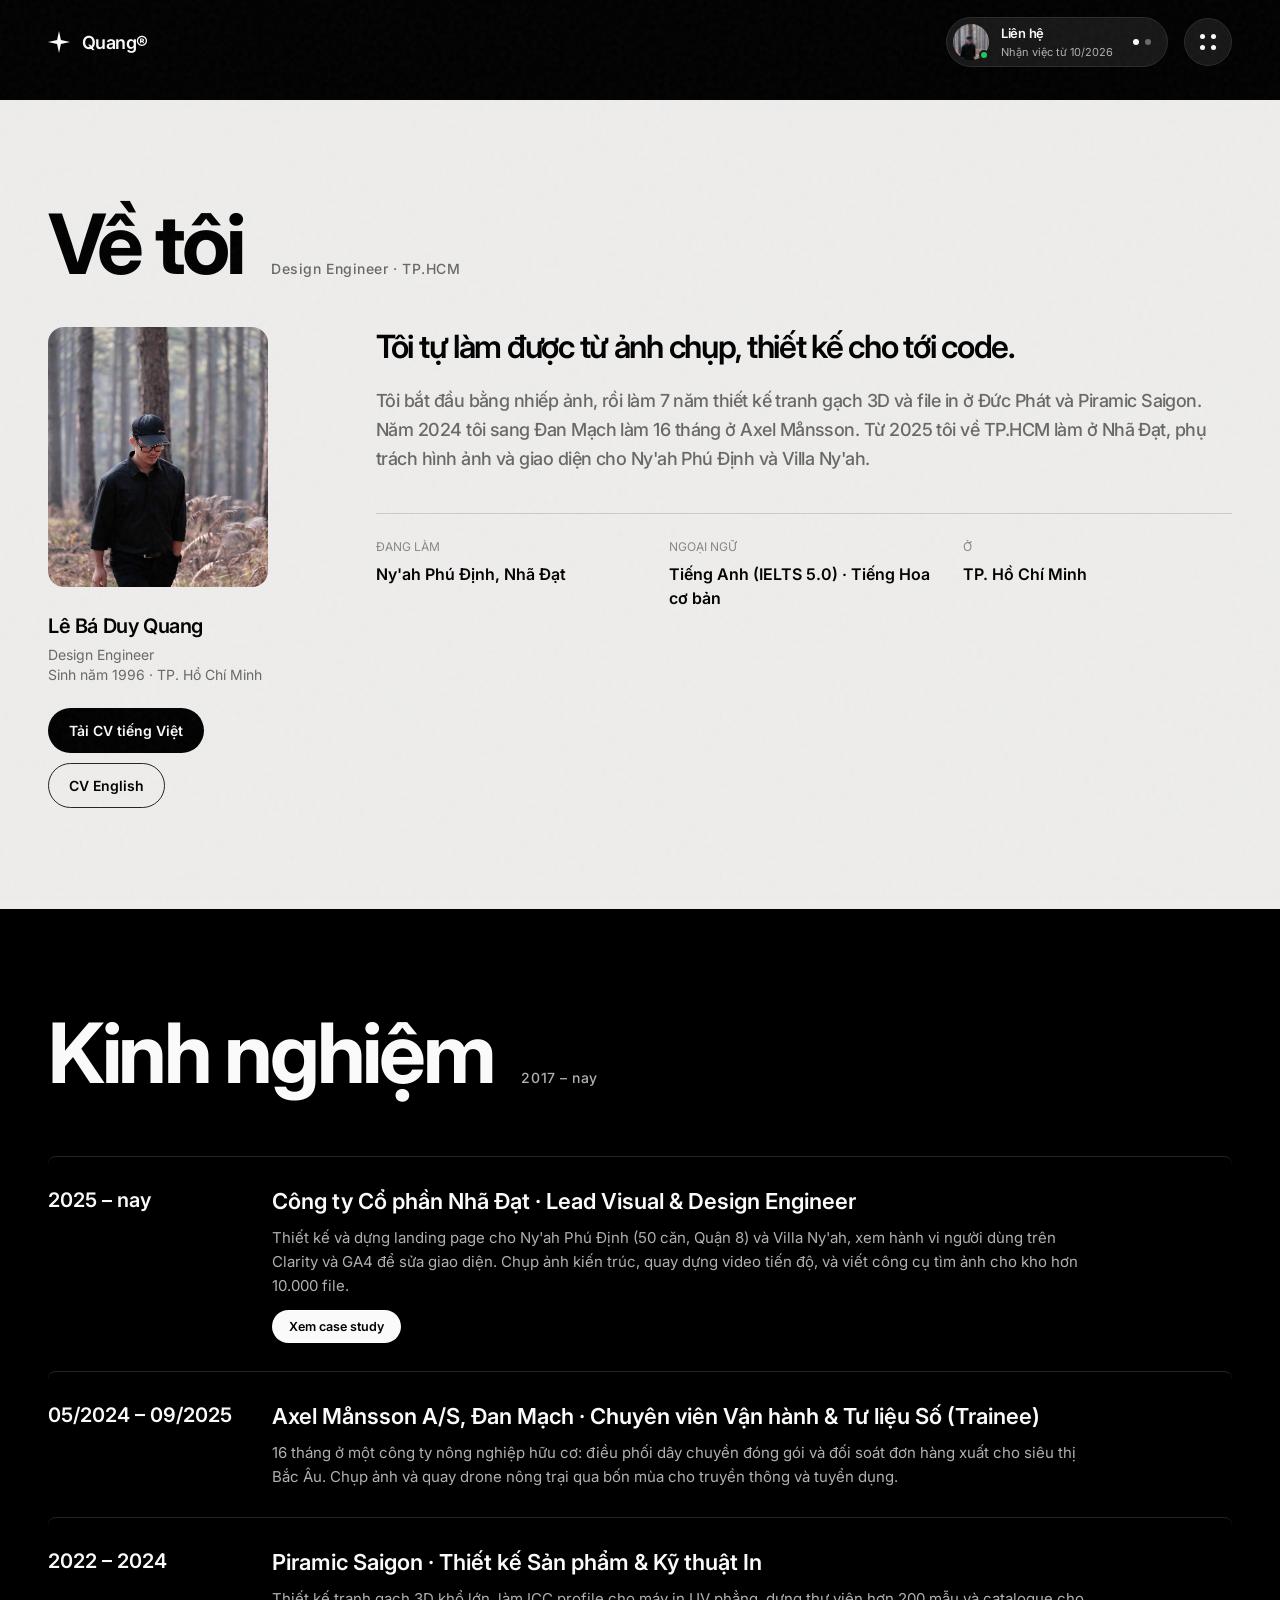
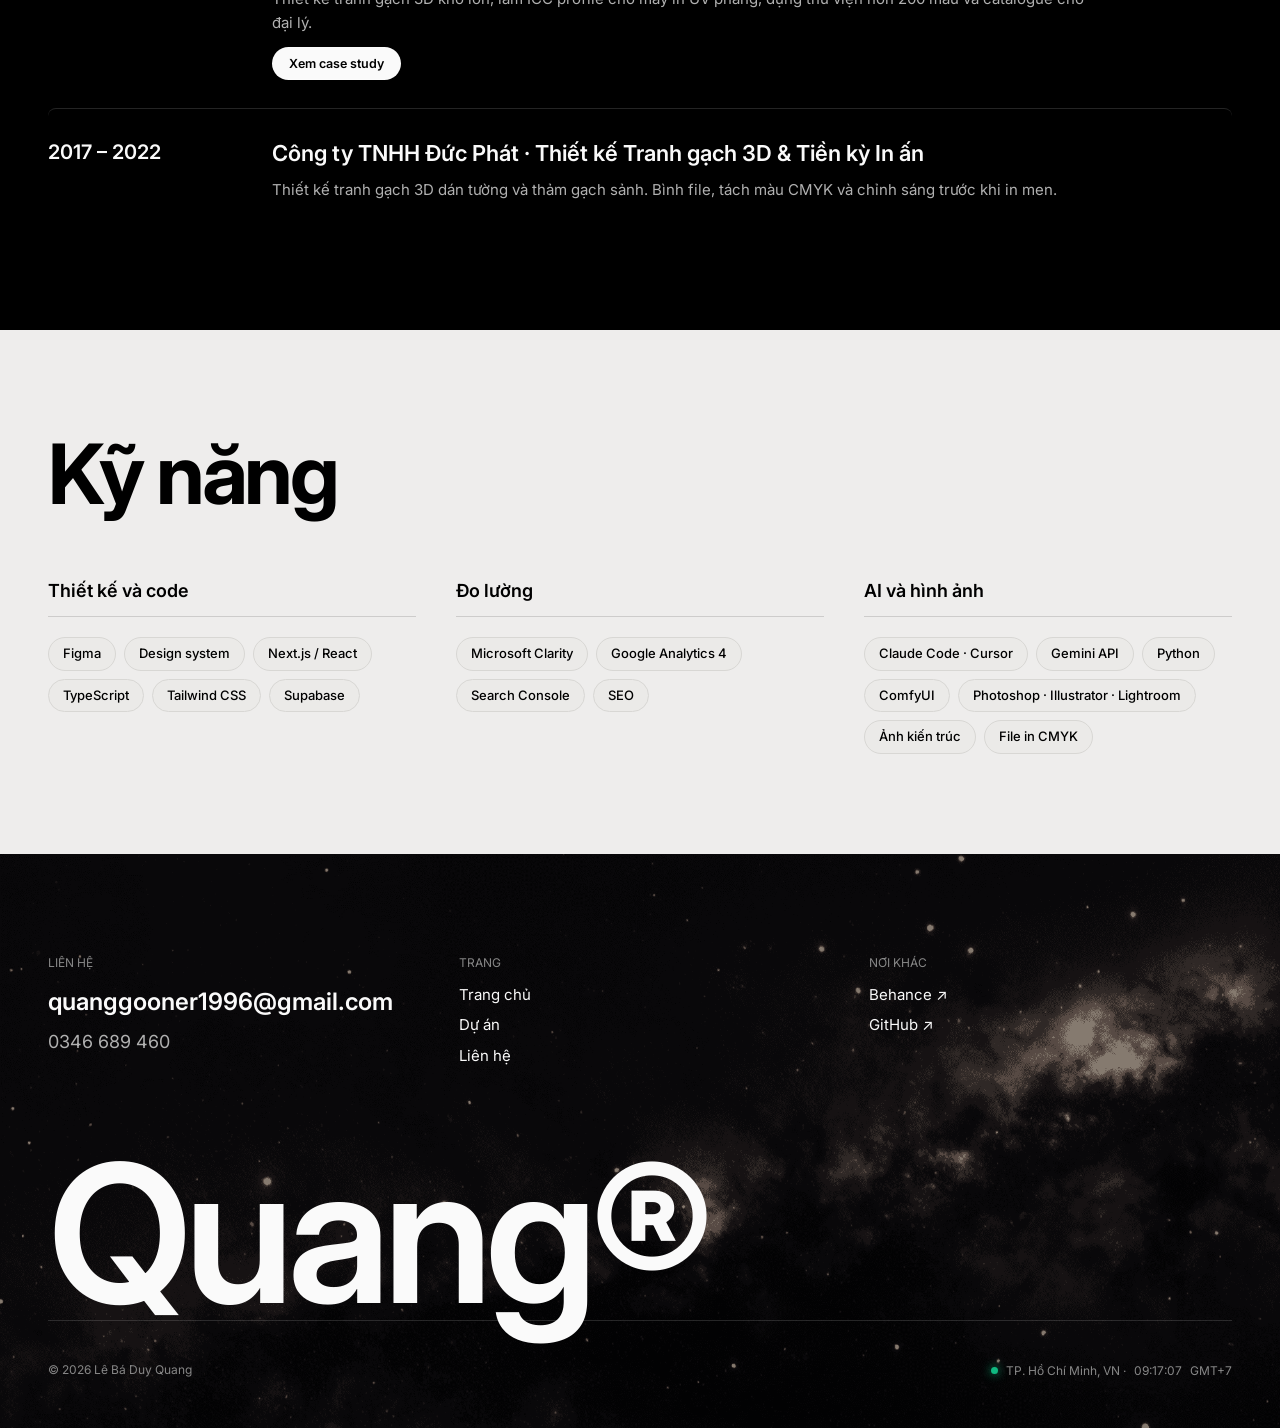
==== commit 29446691: "Cut home and About copy for recruiters, add VSLV, rewrite case studies Home: 8 sections down to 5 (h" ====
--- a/about.html
+++ b/about.html
@@ -3,15 +3,15 @@
 <head>
   <meta charset="UTF-8">
   <meta name="viewport" content="width=device-width, initial-scale=1.0">
-  <title>Về tôi · Lê Bá Duy Quang® | Design Engineer (UI/UX, Frontend &amp; AI Workflows)</title>
-  <meta name="description" content="Lê Bá Duy Quang · Design Engineer kết hợp 8+ năm kinh nghiệm thị giác, in ấn và nhiếp ảnh kiến trúc với năng lực thiết kế hệ thống UI/UX Figma, lập trình Next.js, tối ưu SEO/CRO và xây dựng ứng dụng AI thực chiến.">
+  <title>Về tôi · Lê Bá Duy Quang</title>
+  <meta name="description" content="Lê Bá Duy Quang, Design Engineer ở TP.HCM. Kinh nghiệm, kỹ năng và CV.">
   <meta name="author" content="Lê Bá Duy Quang">
   <meta name="theme-color" content="#000000">
 
   <!-- Open Graph -->
   <meta property="og:type" content="website">
-  <meta property="og:title" content="Về tôi · Lê Bá Duy Quang® | Design Engineer">
-  <meta property="og:description" content="Hành trình nghề nghiệp, phương pháp tư duy sản phẩm và bộ kỹ năng Design Engineer của Lê Bá Duy Quang.">
+  <meta property="og:title" content="Về tôi · Lê Bá Duy Quang">
+  <meta property="og:description" content="Kinh nghiệm, kỹ năng và CV của Lê Bá Duy Quang.">
   <meta property="og:image" content="media/portrait.jpg">
   <meta property="og:locale" content="vi_VN">
 
@@ -24,7 +24,7 @@
   <link href="https://fonts.googleapis.com/css2?family=Inter:wght@300;400;500;600;700&display=swap" rel="stylesheet">
 
   <!-- Astra CSS -->
-  <link rel="stylesheet" href="assets/styles/astra.css?v=2.9">
+  <link rel="stylesheet" href="assets/styles/astra.css?v=3.4">
 </head>
 <body>
 
@@ -47,9 +47,8 @@
     <nav class="menu-overlay-nav">
       <a href="index.html">Trang chủ</a>
       <a href="about.html" class="active">Về tôi</a>
-      <a href="projects.html">Dự án chọn lọc</a>
-      <a href="index.html#services">Dịch vụ &amp; Quy trình</a>
-      <a href="contact.html">Liên hệ hợp tác</a>
+      <a href="projects.html">Dự án</a>
+      <a href="contact.html">Liên hệ</a>
     </nav>
 
     <div class="menu-overlay-footer">
@@ -69,7 +68,7 @@
     </div>
 
     <div class="header-center">
-      <span>Hồ sơ năng lực &amp; Phương pháp tư duy sản phẩm</span>
+      <span>Về tôi</span>
     </div>
 
     <div class="header-right">
@@ -96,155 +95,95 @@
   </header>
 
   <main style="padding-top: 100px;">
-    <!-- Section 1: Editorial Introduction -->
+    <!-- Giới thiệu -->
     <section class="section-paper">
       <div class="paper-grid">
         <div class="services-head" style="margin-bottom: 40px;">
           <h1 class="section-big-title">Về tôi</h1>
-          <div class="section-count-tag">/ DESIGN ENGINEER · UI/UX, FRONTEND &amp; AI WORKFLOWS</div>
+          <div class="section-count-tag">Design Engineer · TP.HCM</div>
         </div>
 
         <div class="founder-editorial-row" style="align-items: start;">
-          <!-- Portrait Card -->
           <div class="founder-bio-card">
             <img src="media/portrait.jpg" alt="Lê Bá Duy Quang" class="founder-portrait-img" style="width: 220px; height: 260px; border-radius: 16px;">
             <div class="founder-name" style="font-size: 20px; margin-top: 8px;">Lê Bá Duy Quang</div>
-            <div class="founder-role" style="font-size: 14px; margin-top: 4px;">Design Engineer (UI/UX, Frontend &amp; AI)<br>Sinh năm 1996 · TP. Hồ Chí Minh</div>
-            <div style="margin-top: 24px; display: flex; flex-direction: column; gap: 8px;">
-              <a href="assets/docs/Quang's CV.pdf" target="_blank" rel="noopener" class="pricing-btn" style="padding: 10px 20px; font-size: 13px;">Tải CV tiếng Việt (PDF)</a>
-              <a href="assets/docs/Quang's CV English.pdf" target="_blank" rel="noopener" class="pricing-btn" style="background:#E5E4E2; padding: 10px 20px; font-size: 13px;">Download English CV</a>
-            </div>
-          </div>
-
-          <!-- Editorial Detail -->
+            <div class="founder-role" style="font-size: 14px; margin-top: 4px;">Design Engineer<br>Sinh năm 1996 · TP. Hồ Chí Minh</div>
+            <div class="statement-actions" style="margin-top: 24px;">
+              <a href="assets/docs/Quang's CV.pdf" target="_blank" rel="noopener" class="hero-intro-btn primary">Tải CV tiếng Việt</a>
+              <a href="assets/docs/Quang's CV English.pdf" target="_blank" rel="noopener" class="hero-intro-btn">CV English</a>
+            </div>
+          </div>
+
           <div class="editorial-statement-block" style="grid-column: span 2;">
-            <h2 class="statement-main">Giao sản phẩm chạy thật — từ hệ thống Figma đến code Next.js, AI và dữ liệu SEO/CRO.</h2>
-            <p class="statement-muted" style="font-size: 18px; line-height: 1.6;">Tôi khởi đầu từ nhiếp ảnh và dành 7 năm chuyên sâu thiết kế tranh gạch 3D khổ lớn cùng kỹ thuật tiền kỳ in ấn tại Đức Phát và Piramic Saigon. Việc trực tiếp sáng tạo các bộ sưu tập tranh gạch 3D dẫn dắt thị hiếu thị trường, giúp nhà máy mở rộng mạng lưới đại lý và tăng trưởng doanh thu đã rèn cho tôi tư duy làm sản phẩm gắn chặt với hiệu quả thương mại.</p>
-            <p class="statement-muted" style="font-size: 18px; line-height: 1.6;">Giai đoạn 2024 – 2025, tôi làm việc trực tiếp 16 tháng tại Đan Mạch (Axel Månsson A/S), tiếp cận quy trình vận hành chuẩn Bắc Âu và thực hiện tư liệu hình ảnh, drone cho truyền thông doanh nghiệp. Trở về TP.HCM từ 2025, tôi đảm nhận vai trò Lead Visual &amp; Design Engineer tại Công ty Cổ phần Nhã Đạt cho hai dự án trọng điểm: Compound Ny'ah Phú Định (Quận 8) và Villa Ny'ah Ven Sông.</p>
-            <p class="statement-muted" style="font-size: 18px; line-height: 1.6;">Điểm mạnh cốt lõi của tôi là khả năng khép kín toàn bộ quy trình: tự chụp ảnh kiến trúc HDR nguồn, thiết kế UI/UX &amp; Design System trên Figma, lập trình trực tiếp thành ứng dụng Next.js / TypeScript có tích hợp AI (Gemini RAG, tìm kiếm thị giác CLIP/FAISS), sau đó đo lường và tối ưu chuyển đổi bằng Microsoft Clarity, Google Analytics 4 (GA4) và Google Search Console (GSC).</p>
-          </div>
-        </div>
-
-        <div class="paper-divider" style="margin-top: 60px;"></div>
-
-        <!-- Quick Facts Grid -->
-        <div style="display: grid; grid-template-columns: repeat(4, 1fr); gap: 24px; margin-top: 40px;">
-          <div>
-            <div style="font-size: 12px; color: var(--text-dark-subtle); margin-bottom: 6px;">ĐỊA BÀN HOẠT ĐỘNG</div>
-            <div style="font-size: 16px; font-weight: 600;">TP.HCM · Việt Nam</div>
-          </div>
-          <div>
-            <div style="font-size: 12px; color: var(--text-dark-subtle); margin-bottom: 6px;">ĐỊNH VỊ CHUYÊN MÔN</div>
-            <div style="font-size: 16px; font-weight: 600;">Design Engineer (UI/UX &amp; AI)</div>
-          </div>
-          <div>
-            <div style="font-size: 12px; color: var(--text-dark-subtle); margin-bottom: 6px;">NGOẠI NGỮ</div>
-            <div style="font-size: 16px; font-weight: 600;">Tiếng Anh (IELTS 5.0) · Hoa cơ bản</div>
-          </div>
-          <div>
-            <div style="font-size: 12px; color: var(--text-dark-subtle); margin-bottom: 6px;">DỰ ÁN HIỆN TẠI</div>
-            <div style="font-size: 16px; font-weight: 600;">Compound Ny'ah Phú Định</div>
+            <h2 class="statement-main">Tôi tự làm được từ ảnh chụp, thiết kế cho tới code.</h2>
+            <p class="statement-muted" style="font-size: 18px; line-height: 1.6;">Tôi bắt đầu bằng nhiếp ảnh, rồi làm 7 năm thiết kế tranh gạch 3D và file in ở Đức Phát và Piramic Saigon. Năm 2024 tôi sang Đan Mạch làm 16 tháng ở Axel Månsson. Từ 2025 tôi về TP.HCM làm ở Nhã Đạt, phụ trách hình ảnh và giao diện cho Ny'ah Phú Định và Villa Ny'ah.</p>
+
+            <div style="display: grid; grid-template-columns: repeat(auto-fit, minmax(180px, 1fr)); gap: 24px; margin-top: 20px; padding-top: 24px; border-top: 1px solid var(--border-dark);">
+              <div>
+                <div style="font-size: 12px; color: var(--text-dark-subtle); margin-bottom: 6px;">ĐANG LÀM</div>
+                <div style="font-size: 16px; font-weight: 600;">Ny'ah Phú Định, Nhã Đạt</div>
+              </div>
+              <div>
+                <div style="font-size: 12px; color: var(--text-dark-subtle); margin-bottom: 6px;">NGOẠI NGỮ</div>
+                <div style="font-size: 16px; font-weight: 600;">Tiếng Anh (IELTS 5.0) · Tiếng Hoa cơ bản</div>
+              </div>
+              <div>
+                <div style="font-size: 12px; color: var(--text-dark-subtle); margin-bottom: 6px;">Ở</div>
+                <div style="font-size: 16px; font-weight: 600;">TP. Hồ Chí Minh</div>
+              </div>
+            </div>
           </div>
         </div>
       </div>
     </section>
 
-    <!-- Section 1.5: Product & Design Thinking Methodology -->
-    <section class="section-paper" style="padding-top: 0;">
-      <div class="paper-grid">
-        <div class="paper-divider" style="margin-bottom: 60px;"></div>
-        <div class="services-head" style="margin-bottom: 36px;">
-          <h2 class="section-big-title">Tư duy Thiết kế</h2>
-          <div class="section-count-tag">/ 4 BƯỚC TỪ NGHIÊN CỨU HÀNH VI ĐẾN SẢN PHẨM CHẠY THẬT</div>
-        </div>
-
-        <div style="display: grid; grid-template-columns: repeat(4, 1fr); gap: 20px;">
-          <div class="cs-mini-card" style="padding: 24px;">
-            <div style="font-size: 12px; font-weight: 700; color: var(--text-dark-subtle); margin-bottom: 8px;">01 · PROBLEM &amp; BEHAVIOR</div>
-            <h3 style="font-size: 18px; font-weight: 700; margin-bottom: 10px;">Bóc tách Điểm đau bằng Dữ liệu</h3>
-            <p style="font-size: 14px; line-height: 1.6; color: var(--text-dark-muted);">
-              Không đoán mò cảm tính. Tôi quan sát trực tiếp hành vi người dùng qua bản đồ nhiệt (heatmap), bản ghi phiên truy cập trên <strong>Microsoft Clarity</strong>, luồng sự kiện <strong>GA4</strong> và từ khóa thực tế từ <strong>Google Search Console</strong> để xác định đúng điểm rơi khách hàng.
-            </p>
-          </div>
-
-          <div class="cs-mini-card" style="padding: 24px;">
-            <div style="font-size: 12px; font-weight: 700; color: var(--text-dark-subtle); margin-bottom: 8px;">02 · HOOK MODEL &amp; USER FLOW</div>
-            <h3 style="font-size: 18px; font-weight: 700; margin-bottom: 10px;">Tâm lý học Hành vi &amp; Luồng Mạch lạc</h3>
-            <p style="font-size: 14px; line-height: 1.6; color: var(--text-dark-muted);">
-              Ứng dụng mô hình <strong>Hook Model</strong> (Trigger → Action → Variable Reward → Investment) và thiết kế lại <strong>Information Architecture (IA)</strong> giúp giảm tải nhận thức, xóa bỏ ma sát ở các bước điền form hoặc tra cứu báo giá.
-            </p>
-          </div>
-
-          <div class="cs-mini-card" style="padding: 24px;">
-            <div style="font-size: 12px; font-weight: 700; color: var(--text-dark-subtle); margin-bottom: 8px;">03 · SYSTEM &amp; FRONTEND CODE</div>
-            <h3 style="font-size: 18px; font-weight: 700; margin-bottom: 10px;">Từ Figma sang Code 1:1</h3>
-            <p style="font-size: 14px; line-height: 1.6; color: var(--text-dark-muted);">
-              Xây dựng <strong>Design Tokens</strong>, Component Library trên Figma và tự tay lập trình thành giao diện <strong>Next.js / TypeScript</strong> chuẩn mượt trên di động, kết hợp ảnh chụp kiến trúc HDR hoặc sản phẩm thật 100% do chính mình bấm máy.
-            </p>
-          </div>
-
-          <div class="cs-mini-card" style="padding: 24px;">
-            <div style="font-size: 12px; font-weight: 700; color: var(--text-dark-subtle); margin-bottom: 8px;">04 · AI WORKFLOW &amp; IMPACT</div>
-            <h3 style="font-size: 18px; font-weight: 700; margin-bottom: 10px;">Tự động hóa bằng AI &amp; Đo lường</h3>
-            <p style="font-size: 14px; line-height: 1.6; color: var(--text-dark-muted);">
-              Đưa AI vào giải quyết các tác vụ nặng: Chatbot tư vấn chống ảo giác (<strong>Gemini RAG</strong>), công cụ tìm kiếm kho 10.000+ ảnh bằng ngữ nghĩa (<strong>CLIP/FAISS</strong>) và bot tính giá bao bì tự động, gắn liền với tăng trưởng doanh thu thực tế.
-            </p>
-          </div>
-        </div>
-      </div>
-    </section>
-
-    <!-- Section 2: Detailed Experience Timeline -->
+    <!-- Kinh nghiệm -->
     <section class="section-experience" style="padding: 100px 48px;">
       <div class="paper-grid">
         <div class="services-head">
           <h2 class="section-big-title">Kinh nghiệm</h2>
-          <div class="section-count-tag">/ QUÁ TRÌNH LÀM NGHỀ TỪ 2017</div>
+          <div class="section-count-tag">2017 – nay</div>
         </div>
 
         <div class="stages-list" style="margin-top: 40px;">
-          <!-- Stage 1 -->
-          <div class="stage-item active" style="align-items: start; padding: 28px 0;">
-            <div style="width: 200px; font-size: 20px; font-weight: 600;">2025 - Nay</div>
+          <div class="stage-item" style="align-items: start; padding: 28px 0;">
+            <div style="width: 200px; font-size: 20px; font-weight: 600;">2025 – nay</div>
             <div style="flex: 1;">
               <h3 style="font-size: 22px; font-weight: 600; margin-bottom: 8px;">Công ty Cổ phần Nhã Đạt · Lead Visual &amp; Design Engineer</h3>
               <p style="font-size: 15px; color: var(--text-light-muted); line-height: 1.6; max-width: 820px; margin-bottom: 12px;">
-                Phân tích User Journey và thiết kế hệ thống UI/UX trên Figma cho chiến dịch mở bán Compound Ny'ah Phú Định (50 căn tại Quận 8) và Villa Ny'ah Ven Sông; trực tiếp lập trình landing page, tích hợp chatbot tư vấn AI và đo lường hành vi người dùng bằng Microsoft Clarity (heatmap, session recording), Google Analytics 4 (GA4) và Google Search Console (GSC) để tối ưu SEO &amp; tỷ lệ chuyển đổi (CRO). Đồng thời trực tiếp chụp kiến trúc HDR, quay dựng video tiến độ và xây dựng công cụ AI tìm kiếm bằng ngữ nghĩa (CLIP + FAISS) giúp tra cứu kho 10.000+ ảnh dự án dưới 2 giây.
-              </p>
-              <button type="button" class="cs-trigger-btn light" onclick="openCaseStudy('nyah')">Đọc Case Study Ny'ah &amp; SEO/CRO ↗</button>
-            </div>
-          </div>
-
-          <!-- Stage 2 -->
-          <div class="stage-item" style="align-items: start; padding: 28px 0;">
-            <div style="width: 200px; font-size: 20px; font-weight: 600;">05/2024 - 09/2025</div>
-            <div style="flex: 1;">
-              <h3 style="font-size: 22px; font-weight: 600; margin-bottom: 8px;">Axel Månsson A/S (Brande, Đan Mạch) · Chuyên viên Vận hành &amp; Tư liệu Số (Trainee)</h3>
+                Thiết kế và dựng landing page cho Ny'ah Phú Định (50 căn, Quận 8) và Villa Ny'ah, xem hành vi người dùng trên Clarity và GA4 để sửa giao diện. Chụp ảnh kiến trúc, quay dựng video tiến độ, và viết công cụ tìm ảnh cho kho hơn 10.000 file.
+              </p>
+              <button type="button" class="cs-trigger-btn light" onclick="openCaseStudy('nyah')">Xem case study</button>
+            </div>
+          </div>
+
+          <div class="stage-item" style="align-items: start; padding: 28px 0;">
+            <div style="width: 200px; font-size: 20px; font-weight: 600;">05/2024 – 09/2025</div>
+            <div style="flex: 1;">
+              <h3 style="font-size: 22px; font-weight: 600; margin-bottom: 8px;">Axel Månsson A/S, Đan Mạch · Chuyên viên Vận hành &amp; Tư liệu Số (Trainee)</h3>
               <p style="font-size: 15px; color: var(--text-light-muted); line-height: 1.6; max-width: 820px;">
-                Làm việc trực tiếp 16 tháng tại tập đoàn nông nghiệp hữu cơ hàng đầu Đan Mạch: điều phối dây chuyền đóng gói tự động và đối soát dữ liệu đơn hàng xuất khẩu cho hệ thống siêu thị Bắc Âu với tỷ lệ chính xác 99,5%. Trực tiếp thực hiện bộ ảnh tư liệu và quay flycam (drone) bốn mùa nông trại phục vụ truyền thông thương hiệu và tuyển dụng quốc tế.
-              </p>
-            </div>
-          </div>
-
-          <!-- Stage 3 -->
-          <div class="stage-item" style="align-items: start; padding: 28px 0;">
-            <div style="width: 200px; font-size: 20px; font-weight: 600;">2022 - 2024</div>
-            <div style="flex: 1;">
-              <h3 style="font-size: 22px; font-weight: 600; margin-bottom: 8px;">Piramic Saigon · Chuyên viên Thiết kế Sản phẩm &amp; Kỹ thuật In</h3>
+                16 tháng ở một công ty nông nghiệp hữu cơ: điều phối dây chuyền đóng gói và đối soát đơn hàng xuất cho siêu thị Bắc Âu. Chụp ảnh và quay drone nông trại qua bốn mùa cho truyền thông và tuyển dụng.
+              </p>
+            </div>
+          </div>
+
+          <div class="stage-item" style="align-items: start; padding: 28px 0;">
+            <div style="width: 200px; font-size: 20px; font-weight: 600;">2022 – 2024</div>
+            <div style="flex: 1;">
+              <h3 style="font-size: 22px; font-weight: 600; margin-bottom: 8px;">Piramic Saigon · Thiết kế Sản phẩm &amp; Kỹ thuật In</h3>
               <p style="font-size: 15px; color: var(--text-light-muted); line-height: 1.6; max-width: 820px; margin-bottom: 12px;">
-                Nghiên cứu thị hiếu nội thất và thiết kế các dòng tranh gạch 3D khổ lớn độc đáo dẫn dắt xu hướng thị trường, đóng vai trò sản phẩm mũi nhọn giúp nhà máy mở rộng mạng lưới đại lý phân phối mới và tăng trưởng doanh thu bán sỉ. Chuẩn hóa quy trình quản trị màu sắc ICC Profile trên hệ thống máy in UV phẳng công nghiệp và xây dựng thư viện hơn 200 mẫu thiết kế độc quyền kèm catalogue số hóa, rút ngắn 40% thời gian chốt đơn tại đại lý.
-              </p>
-              <button type="button" class="cs-trigger-btn light" onclick="openCaseStudy('tiles')">Đọc Case Study Tranh gạch 3D &amp; Mở rộng Đại lý ↗</button>
-            </div>
-          </div>
-
-          <!-- Stage 4 -->
-          <div class="stage-item" style="align-items: start; padding: 28px 0;">
-            <div style="width: 200px; font-size: 20px; font-weight: 600;">2017 - 2022</div>
-            <div style="flex: 1;">
-              <h3 style="font-size: 22px; font-weight: 600; margin-bottom: 8px;">Công ty TNHH Đức Phát · Chuyên viên Thiết kế Tranh gạch 3D &amp; Tiền kỳ In ấn</h3>
+                Thiết kế tranh gạch 3D khổ lớn, làm ICC profile cho máy in UV phẳng, dựng thư viện hơn 200 mẫu và catalogue cho đại lý.
+              </p>
+              <button type="button" class="cs-trigger-btn light" onclick="openCaseStudy('tiles')">Xem case study</button>
+            </div>
+          </div>
+
+          <div class="stage-item" style="align-items: start; padding: 28px 0;">
+            <div style="width: 200px; font-size: 20px; font-weight: 600;">2017 – 2022</div>
+            <div style="flex: 1;">
+              <h3 style="font-size: 22px; font-weight: 600; margin-bottom: 8px;">Công ty TNHH Đức Phát · Thiết kế Tranh gạch 3D &amp; Tiền kỳ In ấn</h3>
               <p style="font-size: 15px; color: var(--text-light-muted); line-height: 1.6; max-width: 820px;">
-                Phát triển các bộ sưu tập tranh gạch 3D dán tường và thảm gạch trang trí sảnh biệt thự có tính thương mại cao, thu hút hệ thống cửa hàng vật liệu xây dựng tại nhiều tỉnh thành nhập hàng và thúc đẩy doanh số xưởng sản xuất. Kiểm soát toàn bộ khâu bình file, tách lớp màu CMYK và hiệu chỉnh ánh sáng trước khi đưa vào dây chuyền in men nhiệt độ cao.
+                Thiết kế tranh gạch 3D dán tường và thảm gạch sảnh. Bình file, tách màu CMYK và chỉnh sáng trước khi in men.
               </p>
             </div>
           </div>
@@ -252,54 +191,46 @@
       </div>
     </section>
 
-    <!-- Section 3: Skill & Tools Matrix -->
+    <!-- Kỹ năng -->
     <section class="section-paper" style="padding: 100px 48px;">
       <div class="paper-grid">
         <div class="services-head">
-          <h2 class="section-big-title">Năng lực</h2>
-          <div class="section-count-tag">/ 3 NHÓM KỸ NĂNG CỐT LÕI CỦA DESIGN ENGINEER</div>
-        </div>
-
-        <div style="display: grid; grid-template-columns: repeat(3, 1fr); gap: 40px; margin-top: 50px;">
-          <!-- Column 1 -->
+          <h2 class="section-big-title">Kỹ năng</h2>
+        </div>
+
+        <div style="display: grid; grid-template-columns: repeat(auto-fit, minmax(260px, 1fr)); gap: 40px; margin-top: 50px;">
           <div>
-            <h3 style="font-size: 18px; font-weight: 600; margin-bottom: 20px; border-bottom: 1px solid var(--border-dark); padding-bottom: 12px;">01 · Research, SEO &amp; Analytics</h3>
+            <h3 style="font-size: 18px; font-weight: 600; margin-bottom: 20px; border-bottom: 1px solid var(--border-dark); padding-bottom: 12px;">Thiết kế và code</h3>
             <div style="display: flex; flex-wrap: wrap; gap: 8px;">
-              <span class="role-badge" style="background:#EBEAE8; color:#000; border-color:#D8D7D4;">User Journey Mapping</span>
-              <span class="role-badge" style="background:#EBEAE8; color:#000; border-color:#D8D7D4;">User Flow &amp; IA</span>
+              <span class="role-badge" style="background:#EBEAE8; color:#000; border-color:#D8D7D4;">Figma</span>
+              <span class="role-badge" style="background:#EBEAE8; color:#000; border-color:#D8D7D4;">Design system</span>
+              <span class="role-badge" style="background:#EBEAE8; color:#000; border-color:#D8D7D4;">Next.js / React</span>
+              <span class="role-badge" style="background:#EBEAE8; color:#000; border-color:#D8D7D4;">TypeScript</span>
+              <span class="role-badge" style="background:#EBEAE8; color:#000; border-color:#D8D7D4;">Tailwind CSS</span>
+              <span class="role-badge" style="background:#EBEAE8; color:#000; border-color:#D8D7D4;">Supabase</span>
+            </div>
+          </div>
+
+          <div>
+            <h3 style="font-size: 18px; font-weight: 600; margin-bottom: 20px; border-bottom: 1px solid var(--border-dark); padding-bottom: 12px;">Đo lường</h3>
+            <div style="display: flex; flex-wrap: wrap; gap: 8px;">
               <span class="role-badge" style="background:#EBEAE8; color:#000; border-color:#D8D7D4;">Microsoft Clarity</span>
-              <span class="role-badge" style="background:#EBEAE8; color:#000; border-color:#D8D7D4;">Google Analytics 4 (GA4)</span>
-              <span class="role-badge" style="background:#EBEAE8; color:#000; border-color:#D8D7D4;">Google Search Console (GSC)</span>
-              <span class="role-badge" style="background:#EBEAE8; color:#000; border-color:#D8D7D4;">Technical SEO &amp; CRO</span>
-              <span class="role-badge" style="background:#EBEAE8; color:#000; border-color:#D8D7D4;">Usability Testing</span>
-            </div>
-          </div>
-
-          <!-- Column 2 -->
+              <span class="role-badge" style="background:#EBEAE8; color:#000; border-color:#D8D7D4;">Google Analytics 4</span>
+              <span class="role-badge" style="background:#EBEAE8; color:#000; border-color:#D8D7D4;">Search Console</span>
+              <span class="role-badge" style="background:#EBEAE8; color:#000; border-color:#D8D7D4;">SEO</span>
+            </div>
+          </div>
+
           <div>
-            <h3 style="font-size: 18px; font-weight: 600; margin-bottom: 20px; border-bottom: 1px solid var(--border-dark); padding-bottom: 12px;">02 · UI/UX &amp; Frontend Engineering</h3>
+            <h3 style="font-size: 18px; font-weight: 600; margin-bottom: 20px; border-bottom: 1px solid var(--border-dark); padding-bottom: 12px;">AI và hình ảnh</h3>
             <div style="display: flex; flex-wrap: wrap; gap: 8px;">
-              <span class="role-badge" style="background:#EBEAE8; color:#000; border-color:#D8D7D4;">Figma Design Systems</span>
-              <span class="role-badge" style="background:#EBEAE8; color:#000; border-color:#D8D7D4;">Design Tokens &amp; Auto Layout</span>
-              <span class="role-badge" style="background:#EBEAE8; color:#000; border-color:#D8D7D4;">Interactive Prototyping</span>
-              <span class="role-badge" style="background:#EBEAE8; color:#000; border-color:#D8D7D4;">Next.js 15 / React</span>
-              <span class="role-badge" style="background:#EBEAE8; color:#000; border-color:#D8D7D4;">TypeScript / JavaScript</span>
-              <span class="role-badge" style="background:#EBEAE8; color:#000; border-color:#D8D7D4;">HTML5 / CSS3 / Tailwind</span>
-              <span class="role-badge" style="background:#EBEAE8; color:#000; border-color:#D8D7D4;">Supabase (PostGIS · pgvector)</span>
-            </div>
-          </div>
-
-          <!-- Column 3 -->
-          <div>
-            <h3 style="font-size: 18px; font-weight: 600; margin-bottom: 20px; border-bottom: 1px solid var(--border-dark); padding-bottom: 12px;">03 · AI Workflows &amp; Visual Production</h3>
-            <div style="display: flex; flex-wrap: wrap; gap: 8px;">
-              <span class="role-badge" style="background:#EBEAE8; color:#000; border-color:#D8D7D4;">AI Coding (Cursor · Claude Code)</span>
-              <span class="role-badge" style="background:#EBEAE8; color:#000; border-color:#D8D7D4;">Gemini API &amp; RAG Pipeline</span>
-              <span class="role-badge" style="background:#EBEAE8; color:#000; border-color:#D8D7D4;">Python · CLIP · FAISS · ONNX</span>
-              <span class="role-badge" style="background:#EBEAE8; color:#000; border-color:#D8D7D4;">ComfyUI · Flow (Veo) · Seedance</span>
+              <span class="role-badge" style="background:#EBEAE8; color:#000; border-color:#D8D7D4;">Claude Code · Cursor</span>
+              <span class="role-badge" style="background:#EBEAE8; color:#000; border-color:#D8D7D4;">Gemini API</span>
+              <span class="role-badge" style="background:#EBEAE8; color:#000; border-color:#D8D7D4;">Python</span>
+              <span class="role-badge" style="background:#EBEAE8; color:#000; border-color:#D8D7D4;">ComfyUI</span>
               <span class="role-badge" style="background:#EBEAE8; color:#000; border-color:#D8D7D4;">Photoshop · Illustrator · Lightroom</span>
-              <span class="role-badge" style="background:#EBEAE8; color:#000; border-color:#D8D7D4;">Nhiếp ảnh Kiến trúc HDR</span>
-              <span class="role-badge" style="background:#EBEAE8; color:#000; border-color:#D8D7D4;">Quản trị màu in CMYK &amp; Dieline</span>
+              <span class="role-badge" style="background:#EBEAE8; color:#000; border-color:#D8D7D4;">Ảnh kiến trúc</span>
+              <span class="role-badge" style="background:#EBEAE8; color:#000; border-color:#D8D7D4;">File in CMYK</span>
             </div>
           </div>
         </div>
@@ -313,7 +244,7 @@
     <div class="footer-content">
       <div class="footer-top-grid">
         <div>
-          <div style="font-size: 12px; color: var(--text-light-subtle); margin-bottom: 12px;">KẾT NỐI TRỰC TIẾP</div>
+          <div style="font-size: 12px; color: var(--text-light-subtle); margin-bottom: 12px;">LIÊN HỆ</div>
           <div style="font-size: 24px; font-weight: 600; margin-bottom: 8px;">
             <a href="mailto:quanggooner1996@gmail.com">quanggooner1996@gmail.com</a>
           </div>
@@ -322,29 +253,29 @@
           </div>
         </div>
         <div>
-          <div style="font-size: 12px; color: var(--text-light-subtle); margin-bottom: 12px;">ĐIỀU HƯỚNG NHANH</div>
+          <div style="font-size: 12px; color: var(--text-light-subtle); margin-bottom: 12px;">TRANG</div>
           <div style="display: flex; flex-direction: column; gap: 8px; font-size: 15px;">
             <a href="index.html">Trang chủ</a>
-            <a href="projects.html">Dự án chọn lọc</a>
-            <a href="contact.html">Liên hệ &amp; Báo giá</a>
+            <a href="projects.html">Dự án</a>
+            <a href="contact.html">Liên hệ</a>
           </div>
         </div>
         <div>
-          <div style="font-size: 12px; color: var(--text-light-subtle); margin-bottom: 12px;">HỒ SƠ NĂNG LỰC</div>
+          <div style="font-size: 12px; color: var(--text-light-subtle); margin-bottom: 12px;">NƠI KHÁC</div>
           <div style="display: flex; flex-direction: column; gap: 8px; font-size: 15px;">
-            <a href="https://www.behance.net/quanglee1996" target="_blank" rel="noopener">Behance Portfolio ↗</a>
-            <a href="https://github.com/quang507" target="_blank" rel="noopener">GitHub (14 Repositories) ↗</a>
+            <a href="https://www.behance.net/quanglee1996" target="_blank" rel="noopener">Behance ↗</a>
+            <a href="https://github.com/quang507" target="_blank" rel="noopener">GitHub ↗</a>
           </div>
         </div>
       </div>
       <div class="footer-giant-brand">Quang®</div>
       <div class="footer-bottom-bar">
-        <div>© 2026 Lê Bá Duy Quang. All rights reserved.</div>
+        <div>© 2026 Lê Bá Duy Quang</div>
         <div>TP. Hồ Chí Minh, Việt Nam · GMT+7</div>
       </div>
     </div>
   </footer>
 
-  <script src="assets/astra.js?v=2.9"></script>
+  <script src="assets/astra.js?v=3.3"></script>
 </body>
 </html>
--- a/assets/styles/astra.css
+++ b/assets/styles/astra.css
@@ -1894,27 +1894,53 @@
   display: flex;
   justify-content: space-between;
   align-items: center;
+  gap: 24px;
   padding: 18px 16px;
   border-top: 1px solid var(--border-light);
-  cursor: pointer !important;
   border-radius: 8px;
   transition: background 0.25s ease, border-top-color 0.25s ease, transform 0.25s ease;
-  user-select: none;
-}
-.stage-item:hover {
-  background: rgba(255, 255, 255, 0.05);
-  border-top-color: rgba(255, 255, 255, 0.4);
+}
+/* Chỉ dòng nào dẫn đi đâu đó mới có dáng nút */
+.stage-item.is-link {
+  width: 100%;
+  font: inherit;
+  color: inherit;
+  text-align: left;
+  text-decoration: none;
+  background: none;
+  border-right: 0;
+  border-bottom: 0;
+  border-left: 0;
+  cursor: pointer;
+}
+.stage-item.is-link:hover,
+.stage-item.is-link:focus-visible {
+  background: rgba(255, 255, 255, 0.07);
+  border-top-color: rgba(255, 255, 255, 0.6);
   transform: translateX(8px);
-}
-.stage-item.active {
-  background: rgba(255, 255, 255, 0.08);
-  border-top-color: #FAFAFA !important;
-  transform: translateX(12px);
-}
-.stage-item.active .stage-name {
-  color: #FFFFFF !important;
-  font-weight: 600;
-}
+  outline: none;
+}
+.stage-sub {
+  font-size: 13px;
+  color: var(--text-light-subtle);
+  margin-top: 4px;
+}
+.stage-side {
+  font-size: 14px;
+  font-weight: 500;
+  text-align: right;
+  white-space: nowrap;
+}
+.stage-hint {
+  font-size: 12px;
+  font-weight: 500;
+  color: var(--text-light-subtle);
+  margin-top: 4px;
+}
+.stage-item.is-link:hover .stage-hint { color: #FAFAFA; }
+
+.planets-arc-wrap a { display: block; border-radius: 50%; flex-shrink: 0; }
+.planets-arc-wrap a:focus-visible { outline: 2px solid #FAFAFA; outline-offset: 4px; }
 
 .planets-arc-wrap img {
   cursor: pointer !important;
@@ -2518,3 +2544,152 @@
     gap: 16px;
   }
 }
+
+/* ===== Tools popover (+14) ===== */
+.tools-stack-block { position: relative; }
+.tool-badge-more { cursor: pointer; user-select: none; }
+.tool-badge-more:focus-visible { outline: 2px solid #111; outline-offset: 2px; }
+.tools-popover {
+  position: absolute; left: 0; top: 100%; margin-top: 12px; z-index: 50;
+  width: min(360px, 90vw); padding: 16px 18px; background: #fff; color: #111;
+  border: 1px solid rgba(0,0,0,.1); border-radius: 14px; box-shadow: 0 12px 32px rgba(0,0,0,.16);
+  opacity: 0; visibility: hidden; transform: translateY(-6px); pointer-events: none;
+  transition: opacity .2s ease, transform .2s ease, visibility .2s;
+}
+.tools-popover.open { opacity: 1; visibility: visible; transform: none; pointer-events: auto; }
+.tools-popover-title { font-size: 13px; font-weight: 600; margin-bottom: 10px; }
+.tools-popover-tags { display: flex; flex-wrap: wrap; gap: 6px; }
+.tools-popover-tags span { font-size: 12px; padding: 5px 10px; border-radius: 999px; background: #f1f0ee; white-space: nowrap; }
+
+/* ===== Hero intro + nút CV (thay danh sách dịch vụ) ===== */
+.hero-intro-text {
+  font-size: 16px;
+  font-weight: 500;
+  letter-spacing: -0.02em;
+  line-height: 1.4;
+  color: var(--text-dark-primary);
+  margin-bottom: 18px;
+}
+.hero-intro-actions,
+.statement-actions {
+  display: flex;
+  flex-wrap: wrap;
+  gap: 10px;
+}
+.statement-actions { margin-top: 12px; }
+.hero-intro-btn {
+  display: inline-flex;
+  align-items: center;
+  padding: 11px 20px;
+  border: 1px solid rgba(0, 0, 0, 0.85);
+  border-radius: var(--radius-pill);
+  font-size: 14px;
+  font-weight: 600;
+  color: #000000;
+  text-decoration: none;
+  transition: background 0.2s ease, color 0.2s ease;
+}
+.hero-intro-btn.primary,
+.hero-intro-btn:hover {
+  background: #000000;
+  color: #FAFAFA;
+}
+.hero-intro-btn:focus-visible { outline: 2px solid #000000; outline-offset: 2px; }
+
+/* ===== Hero trên màn hình hẹp: kéo tên vào trong khung nhìn ===== */
+@media (max-width: 1024px) {
+  .hero-title-wrap { left: 24px; top: 300px; }
+  .hero-display-title { font-size: clamp(72px, 24vw, 160px); }
+  .hero-brand-descriptor { left: 4px; transform: none; text-align: left; }
+  .hero-services-list { left: 24px; right: 24px; width: auto; max-width: 360px; }
+}
+
+/* ===== Case study: danh sách bước "Cách làm" ===== */
+.cs-steps {
+  list-style: none;
+  counter-reset: cs-step;
+  display: grid;
+  gap: 20px;
+  margin: 0;
+  padding: 0;
+}
+.cs-steps li {
+  counter-increment: cs-step;
+  display: grid;
+  grid-template-columns: 28px 1fr;
+  gap: 12px;
+}
+.cs-steps li::before {
+  content: counter(cs-step);
+  font-size: 13px;
+  font-weight: 700;
+  color: var(--text-dark-subtle);
+  padding-top: 3px;
+}
+.cs-steps h4 { font-size: 16px; font-weight: 700; margin-bottom: 4px; color: #000000; }
+.cs-steps p { font-size: 15px; line-height: 1.6; color: #262625; }
+
+/* ===== Mặt trăng tối bay quanh quả cầu ở hero =====
+   Quỹ đạo elip nghiêng: X và Y cùng dao động hình sin, lệch nhau 1/4 chu kỳ.
+   Nửa chu kỳ đầu mặt trăng ở phía trước quả cầu, nửa sau vòng ra phía sau. */
+.hero-moon-path {
+  position: absolute;
+  inset: 0;
+  transform: rotate(-18deg);
+  z-index: 2;
+  animation: heroMoonDepth 14s steps(1, end) infinite;
+}
+.hero-moon-x {
+  position: absolute;
+  top: 50%;
+  left: 50%;
+  width: 0;
+  height: 0;
+  animation: heroMoonX 7s cubic-bezier(0.37, 0, 0.63, 1) infinite alternate;
+}
+.hero-moon {
+  position: absolute;
+  top: -8px;
+  left: -8px;
+  width: 16px;
+  height: 16px;
+  border-radius: 50%;
+  background: radial-gradient(circle at 34% 32%, #4a4b4d 0%, #2b2c2e 35%, #121313 75%, #030303 100%);
+  box-shadow: 5px 7px 12px rgba(0, 0, 0, 0.28),
+              inset 1px 1px 1px rgba(255, 255, 255, 0.14);
+  animation: heroMoonY 7s cubic-bezier(0.37, 0, 0.63, 1) -3.5s infinite alternate;
+}
+@keyframes heroMoonX {
+  from { transform: translateX(-82px); }
+  to   { transform: translateX(82px); }
+}
+@keyframes heroMoonY {
+  from { transform: translateY(-20px) scale(0.78); }
+  to   { transform: translateY(20px) scale(1.12); }
+}
+@keyframes heroMoonDepth {
+  0%   { z-index: 2; }
+  50%  { z-index: -1; }
+}
+@media (prefers-reduced-motion: reduce) {
+  .hero-moon-path, .hero-moon-x, .hero-moon { animation: none; }
+  .hero-moon-x { transform: translateX(70px); }
+  .hero-moon { transform: translateY(12px); }
+}
+
+/* ===== Huy hiệu công cụ là nút bấm (mở danh sách đầy đủ) ===== */
+button.tool-badge {
+  font-family: inherit;
+  padding: 0;
+  cursor: pointer;
+}
+button.tool-badge:focus-visible { outline: 2px solid #111; outline-offset: 2px; }
+
+/* ===== Dãy ảnh tròn ở Kinh nghiệm trên màn hình hẹp ===== */
+@media (max-width: 640px) {
+  .planets-arc-wrap { gap: 12px; flex-wrap: wrap; }
+  .planets-arc-wrap .planet-item-portrait { width: 100px; height: 100px; }
+  .planets-arc-wrap a:nth-child(2) img { width: 80px !important; height: 80px !important; }
+  .planets-arc-wrap a:nth-child(3) img { width: 58px !important; height: 58px !important; }
+  .planets-arc-wrap a:nth-child(4) img { width: 42px !important; height: 42px !important; }
+}
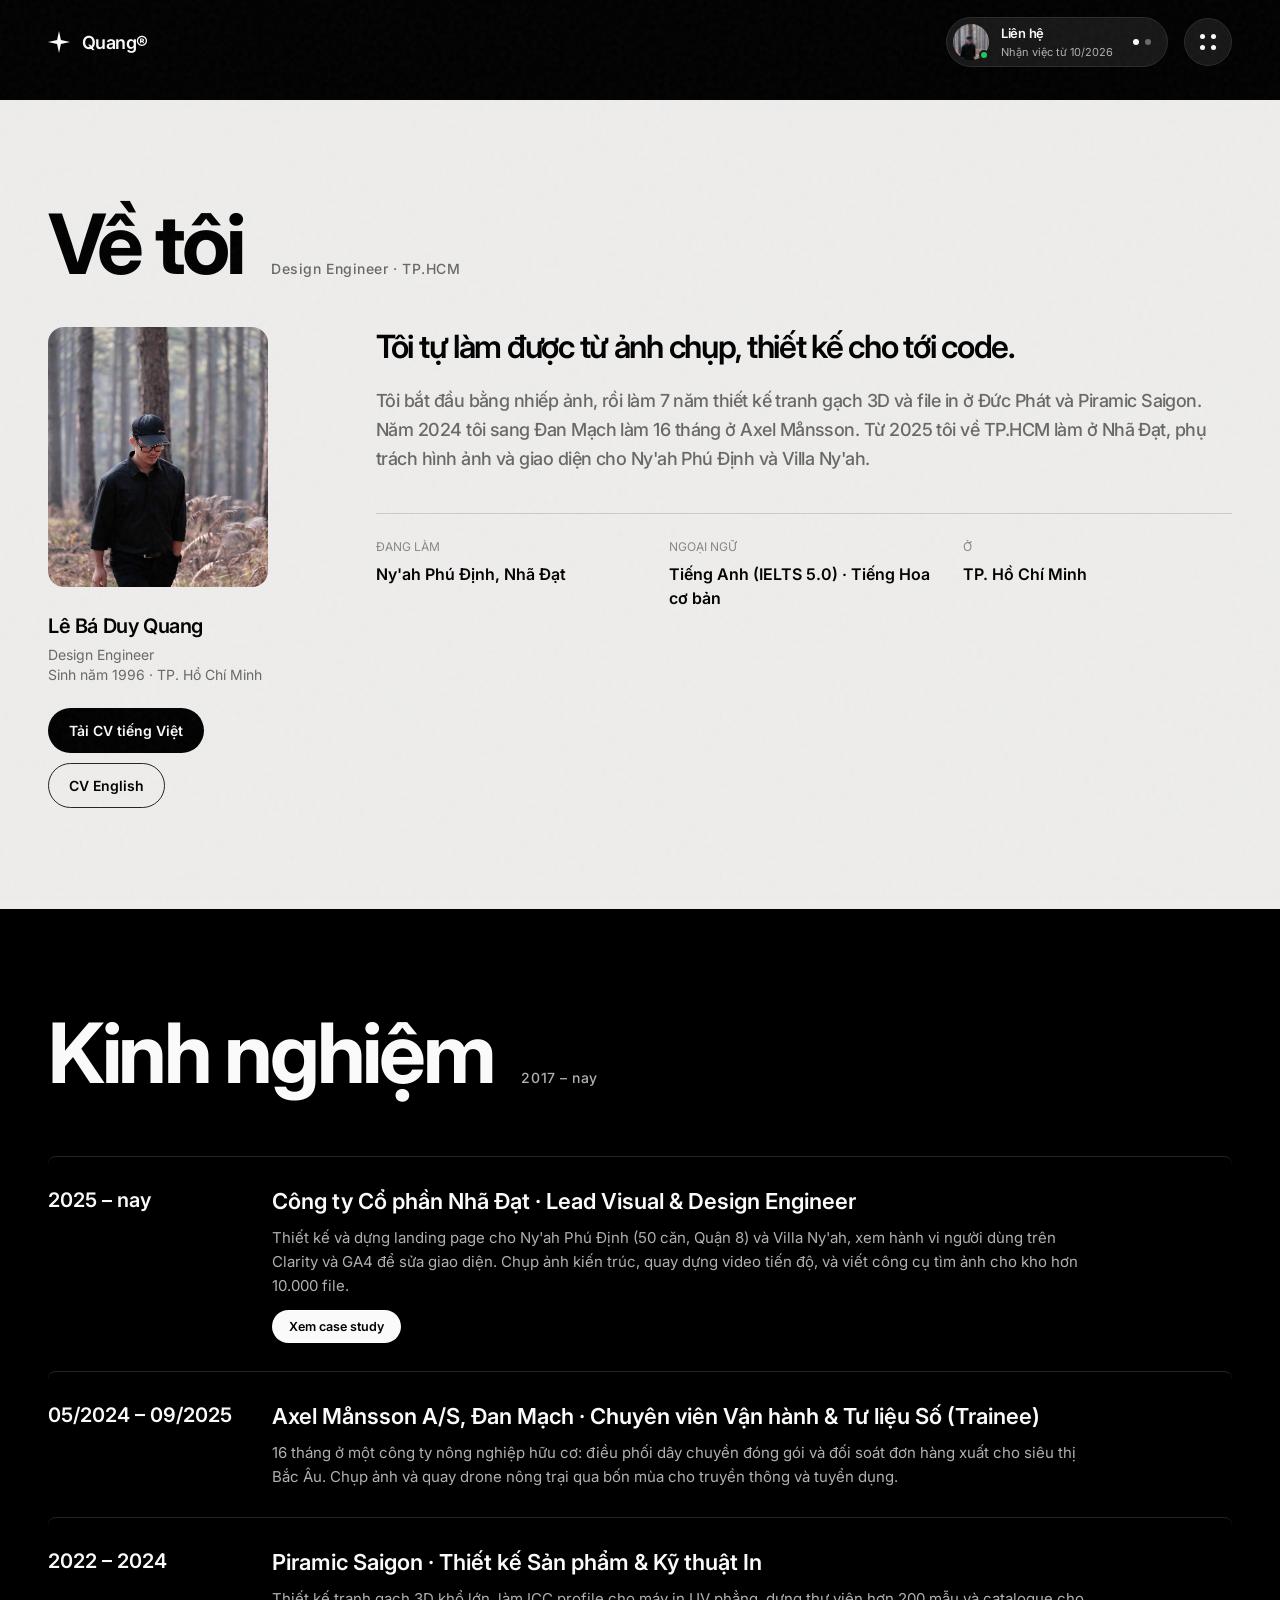
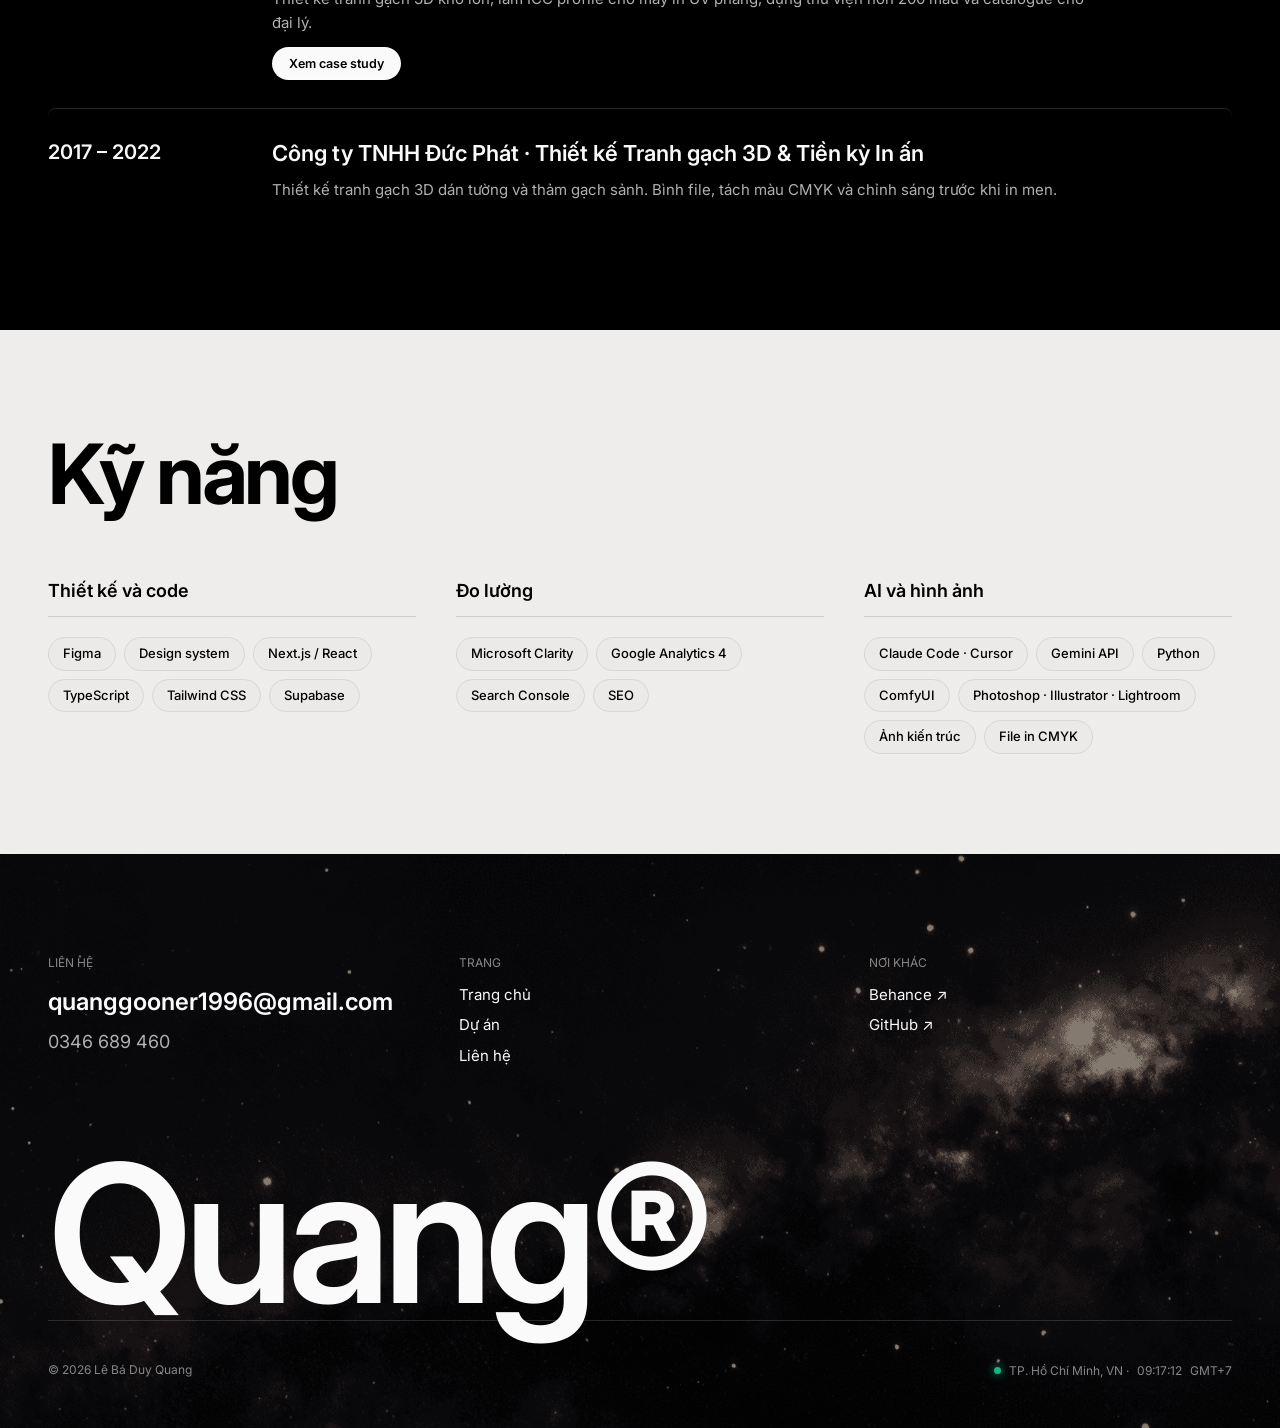
==== commit 1a911834: "Shorten Projects and Contact pages, compress background videos Projects: plain one-or-two-sentence c" ====
--- a/about.html
+++ b/about.html
@@ -24,7 +24,7 @@
   <link href="https://fonts.googleapis.com/css2?family=Inter:wght@300;400;500;600;700&display=swap" rel="stylesheet">
 
   <!-- Astra CSS -->
-  <link rel="stylesheet" href="assets/styles/astra.css?v=3.4">
+  <link rel="stylesheet" href="assets/styles/astra.css?v=3.5">
 </head>
 <body>
 
@@ -276,6 +276,6 @@
     </div>
   </footer>
 
-  <script src="assets/astra.js?v=3.3"></script>
+  <script src="assets/astra.js?v=3.4"></script>
 </body>
 </html>
--- a/assets/styles/astra.css
+++ b/assets/styles/astra.css
@@ -1,6 +1,6 @@
 /* ==========================================================================
-   ASTRA DESIGN SYSTEM · LÊ BÁ DUY QUANG PORTFOLIO
-   Extracted & Transformed from Figma: Portfolio_Quang
+   PORTFOLIO LÊ BÁ DUY QUANG
+   Thiết kế từ file Figma Portfolio_Quang
    Tokens, Typography, Modular Layouts & Responsive Fluid Grid
    ========================================================================== */
 
@@ -258,7 +258,7 @@
 }
 
 /* ==========================================================================
-   MENU TRIGGER & FULL-SCREEN OVERLAY (Astra Genuine Fluid Reveal)
+   NÚT MENU VÀ MENU TOÀN MÀN HÌNH
    ========================================================================== */
 .menu-trigger-btn {
   width: 48px;
@@ -1606,7 +1606,7 @@
 
 
 /* ==========================================================================
-   AUTHENTIC ASTRA MOTION & INTERACTION ENGINE (Framer 1:1)
+   CHUYỂN ĐỘNG VÀ TƯƠNG TÁC
    ========================================================================== */
 
 /* 1. Continuous Marquee Ticker */
@@ -1761,8 +1761,7 @@
 
 
 /* ==========================================================================
-   AUTHENTIC FRAMER ASTRA APPEAR ANIMATION SPEC
-   Extracted from __framer__appearAnimationsContent on astralab.framer.website
+   HIỆN DẦN KHI CUỘN TỚI
    ========================================================================== */
 
 .framer-appear {
@@ -1803,7 +1802,7 @@
 
 
 /* ==========================================================================
-   ASTRA CINEMATIC FILM GRAIN (Authentic Analog Atmosphere)
+   LỚP HẠT PHIM
    ========================================================================== */
 .grain-overlay {
   position: fixed;
@@ -1825,7 +1824,7 @@
 }
 
 /* ==========================================================================
-   INFINITE MARQUEE TICKER (Astra Genuine Tech & Craft Marquee)
+   BĂNG CHỮ CHẠY
    ========================================================================== */
 .astra-marquee-wrap {
   position: relative;
@@ -2033,7 +2032,7 @@
 
 
 /* ==========================================================================
-   FRAMER ASTRA 1:1 HERO LIQUID ENTRANCE ENGINE (Spring Physics)
+   HERO: HIỆU ỨNG VÀO TRANG
    ========================================================================== */
 
 /* 1. Header slide-down */
@@ -2241,8 +2240,7 @@
 
 
 /* ==========================================================================
-   09_UX_CASE_STUDY_DRAWER (Deep-Dive Product & Design Engineering Thinking)
-   Inspired by Framer Case Study Architecture (CGV Hook Model & OneSeat UX)
+   POPUP CASE STUDY
    ========================================================================== */
 .cs-modal {
   position: fixed;
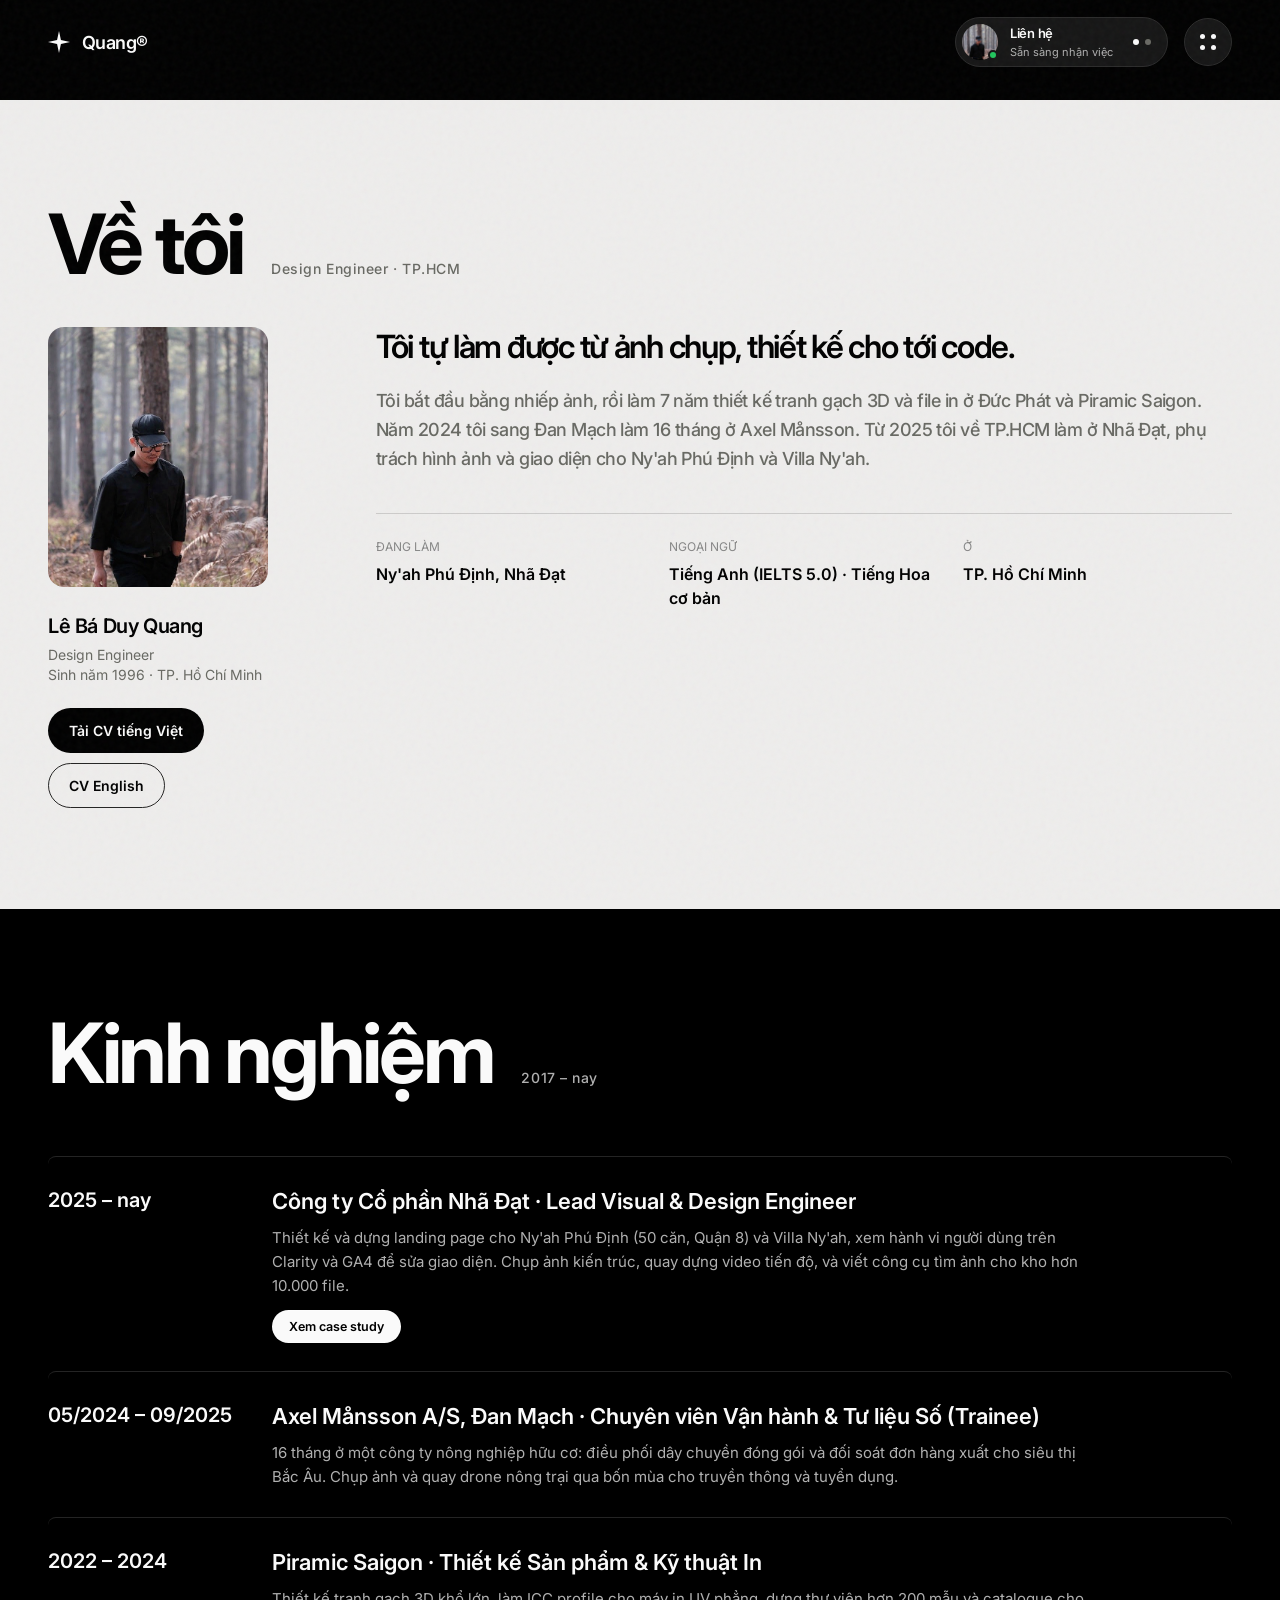
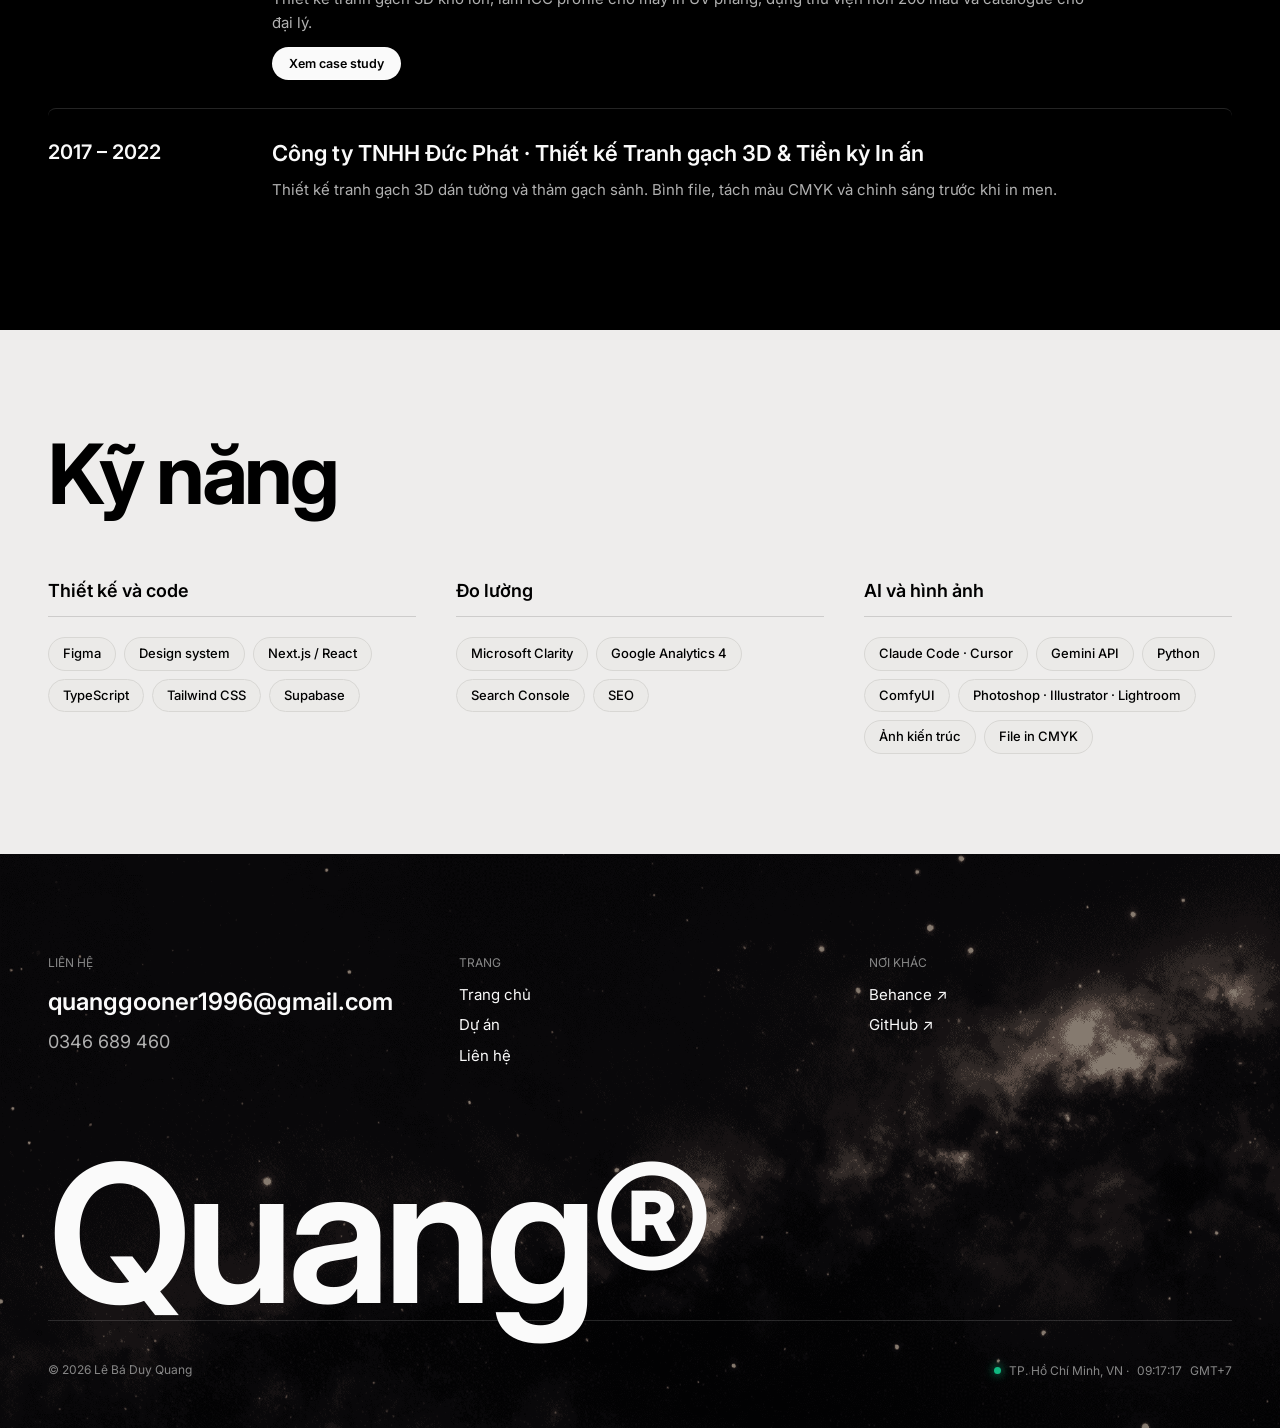
==== commit ceb48eda: "Update availability text on the Contact button "Nhan viec tu 10/2026" was out of date; now reads "Sa" ====
--- a/about.html
+++ b/about.html
@@ -79,7 +79,7 @@
         </div>
         <div class="contact-pill-text">
           <div class="contact-pill-title">Liên hệ</div>
-          <div class="contact-pill-sub">Nhận việc từ 10/2026</div>
+          <div class="contact-pill-sub">Sẵn sàng nhận việc</div>
         </div>
         <div class="contact-pill-dots">
           <span></span><span></span>
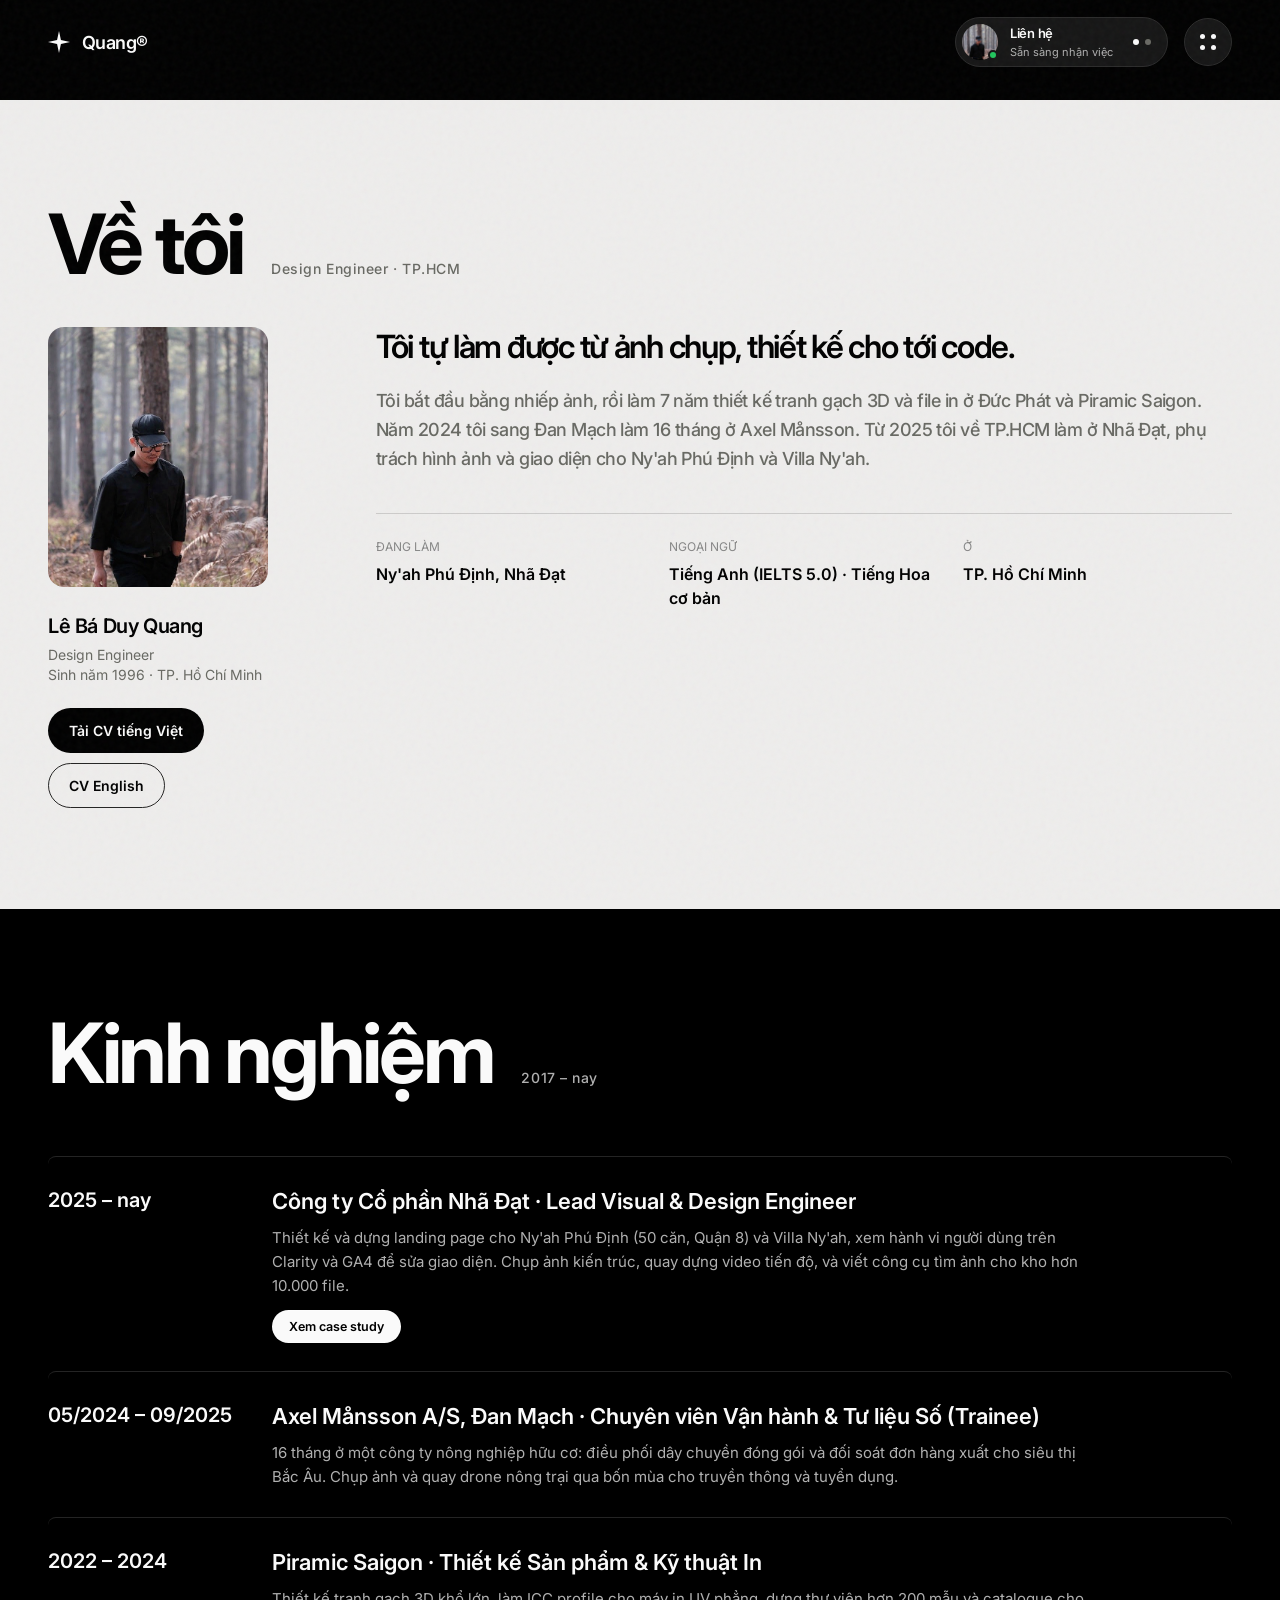
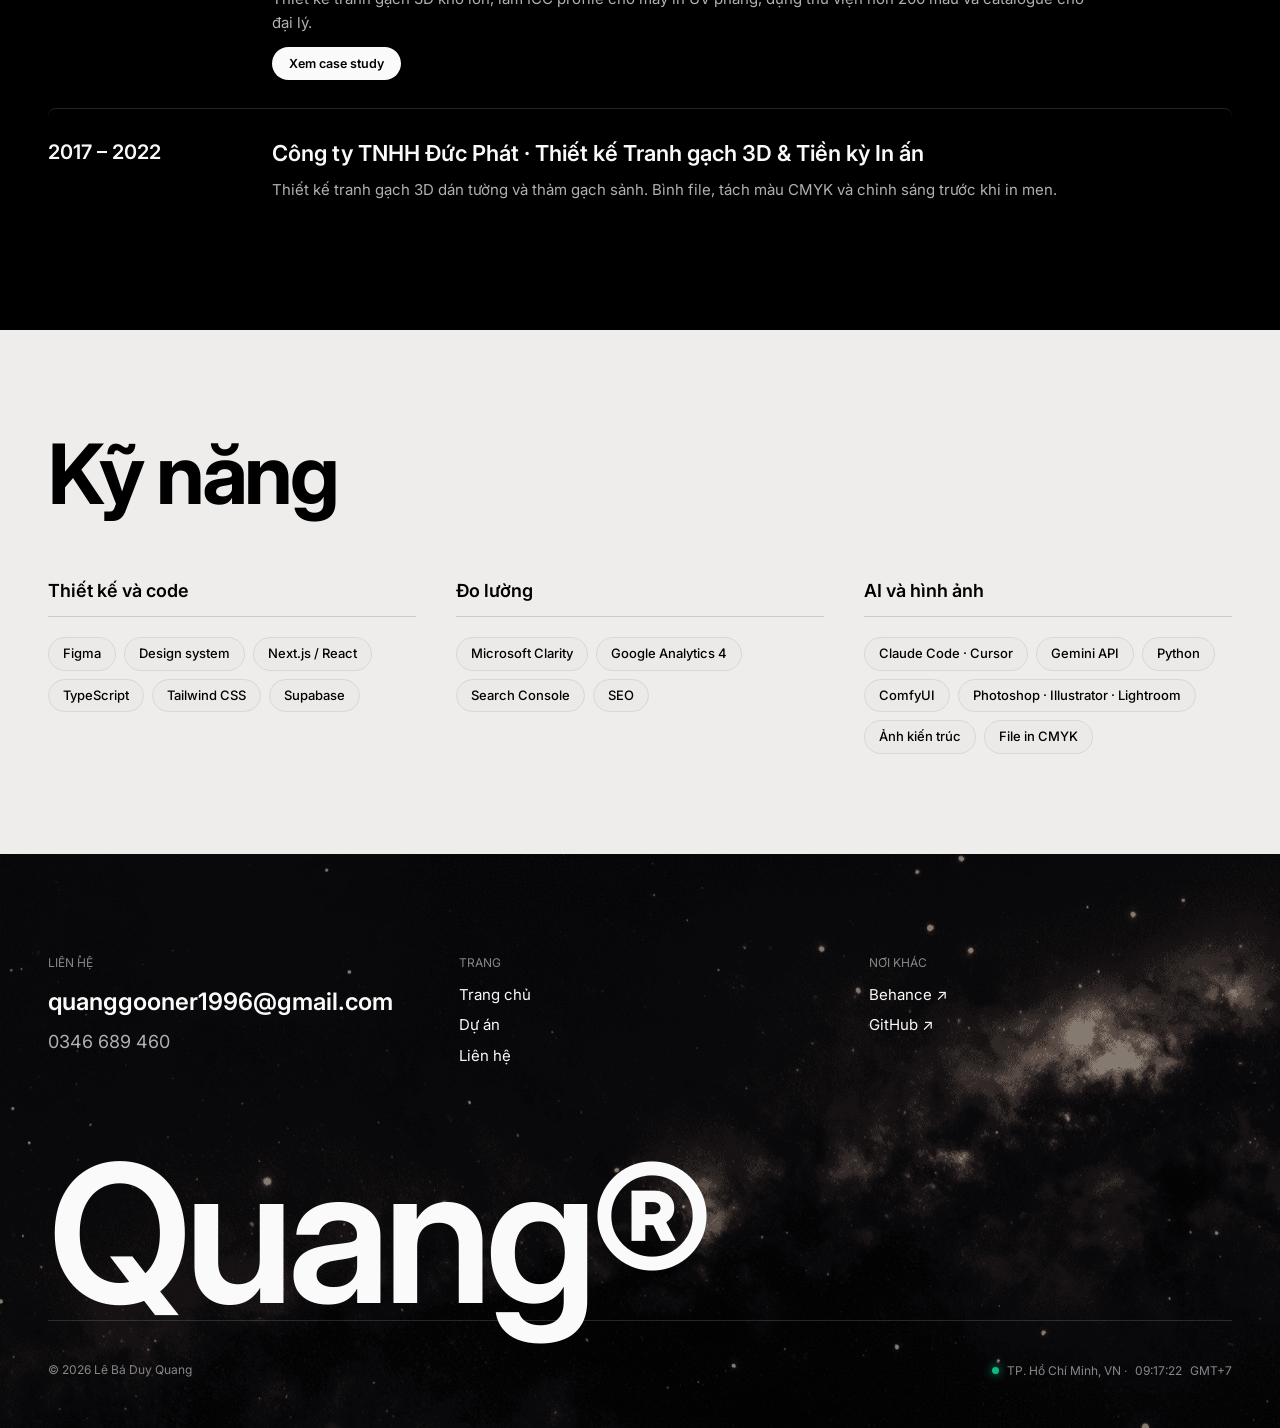
==== commit 15186e02: "Add design process to NhaDat Radar case study, 404 page, link previews NhaDat Radar case study now c" ====
--- a/about.html
+++ b/about.html
@@ -12,7 +12,11 @@
   <meta property="og:type" content="website">
   <meta property="og:title" content="Về tôi · Lê Bá Duy Quang">
   <meta property="og:description" content="Kinh nghiệm, kỹ năng và CV của Lê Bá Duy Quang.">
-  <meta property="og:image" content="media/portrait.jpg">
+  <meta property="og:image" content="https://quang507.github.io/Porfolio/media/og-cover.jpg">
+  <meta property="og:image:width" content="1200">
+  <meta property="og:image:height" content="630">
+  <meta property="og:url" content="https://quang507.github.io/Porfolio/about.html">
+  <meta name="twitter:card" content="summary_large_image">
   <meta property="og:locale" content="vi_VN">
 
   <!-- Favicon -->
@@ -276,6 +280,6 @@
     </div>
   </footer>
 
-  <script src="assets/astra.js?v=3.4"></script>
+  <script src="assets/astra.js?v=3.5"></script>
 </body>
 </html>
